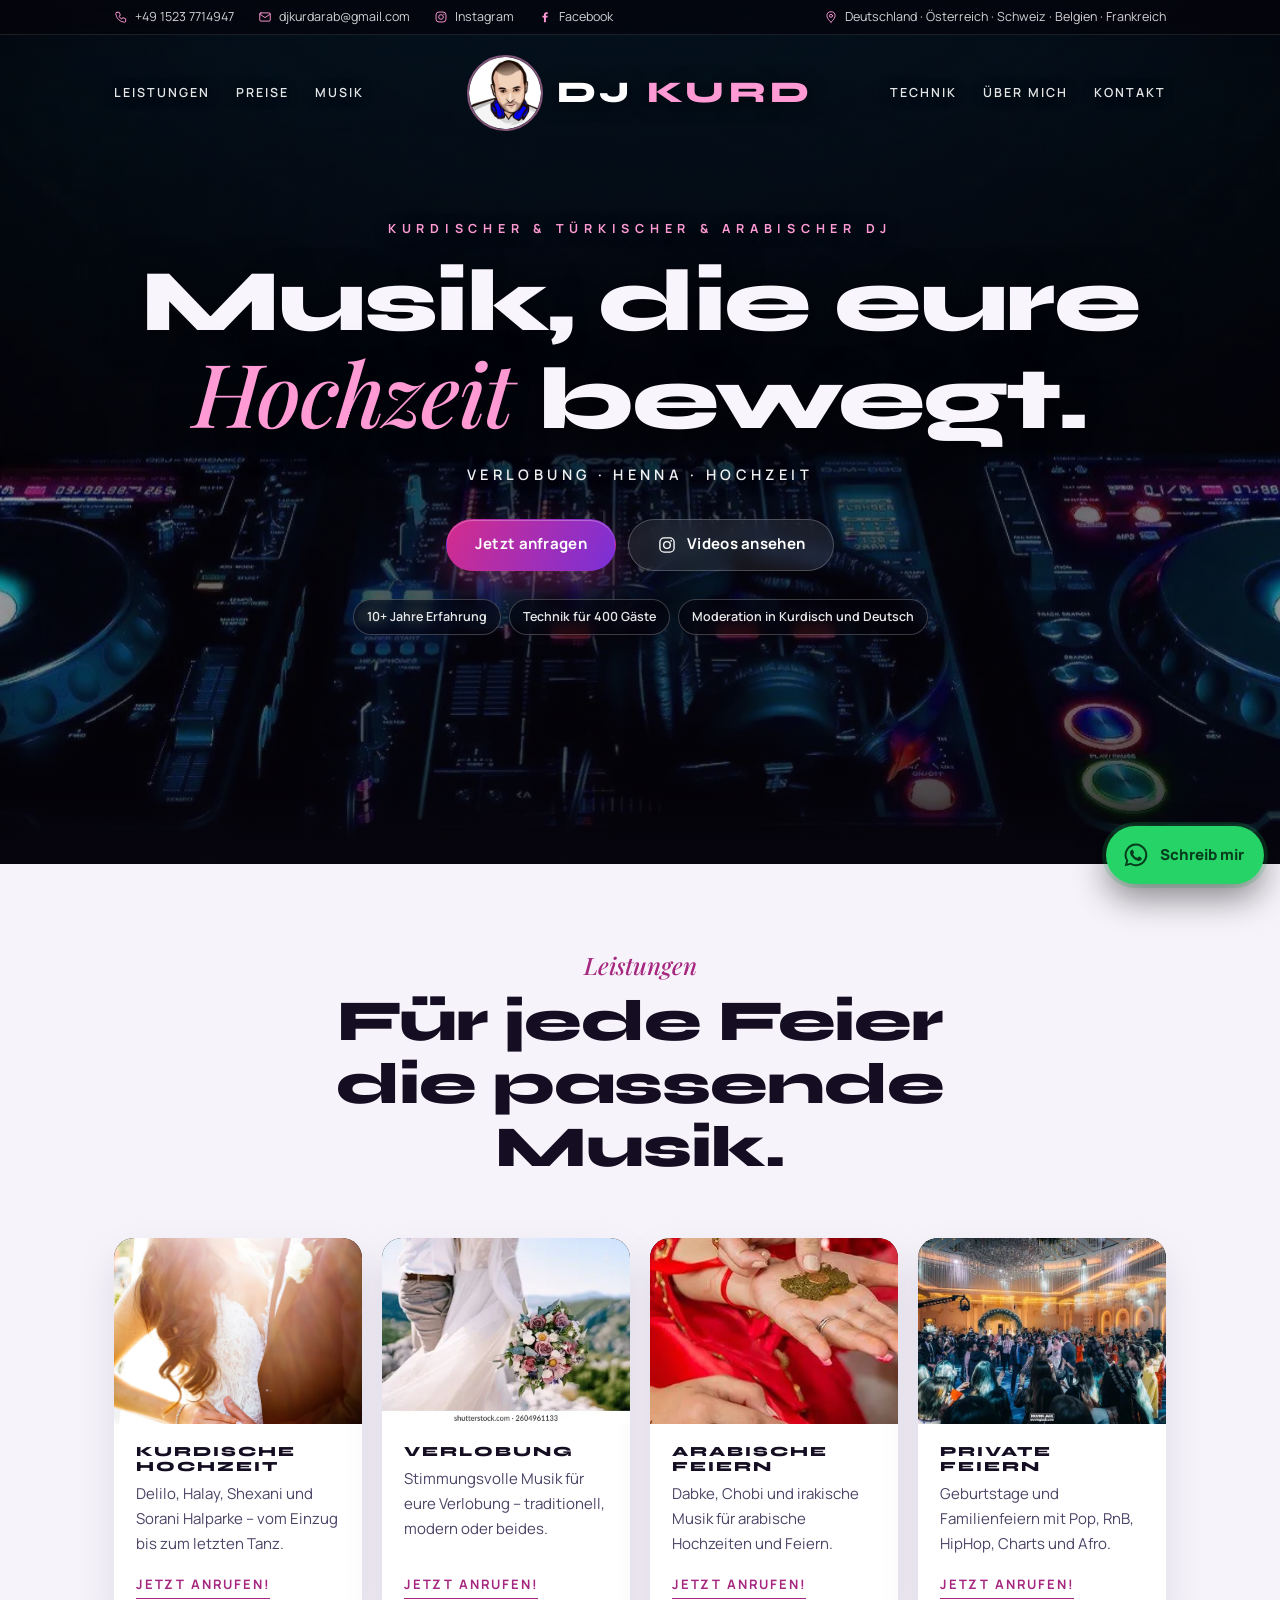
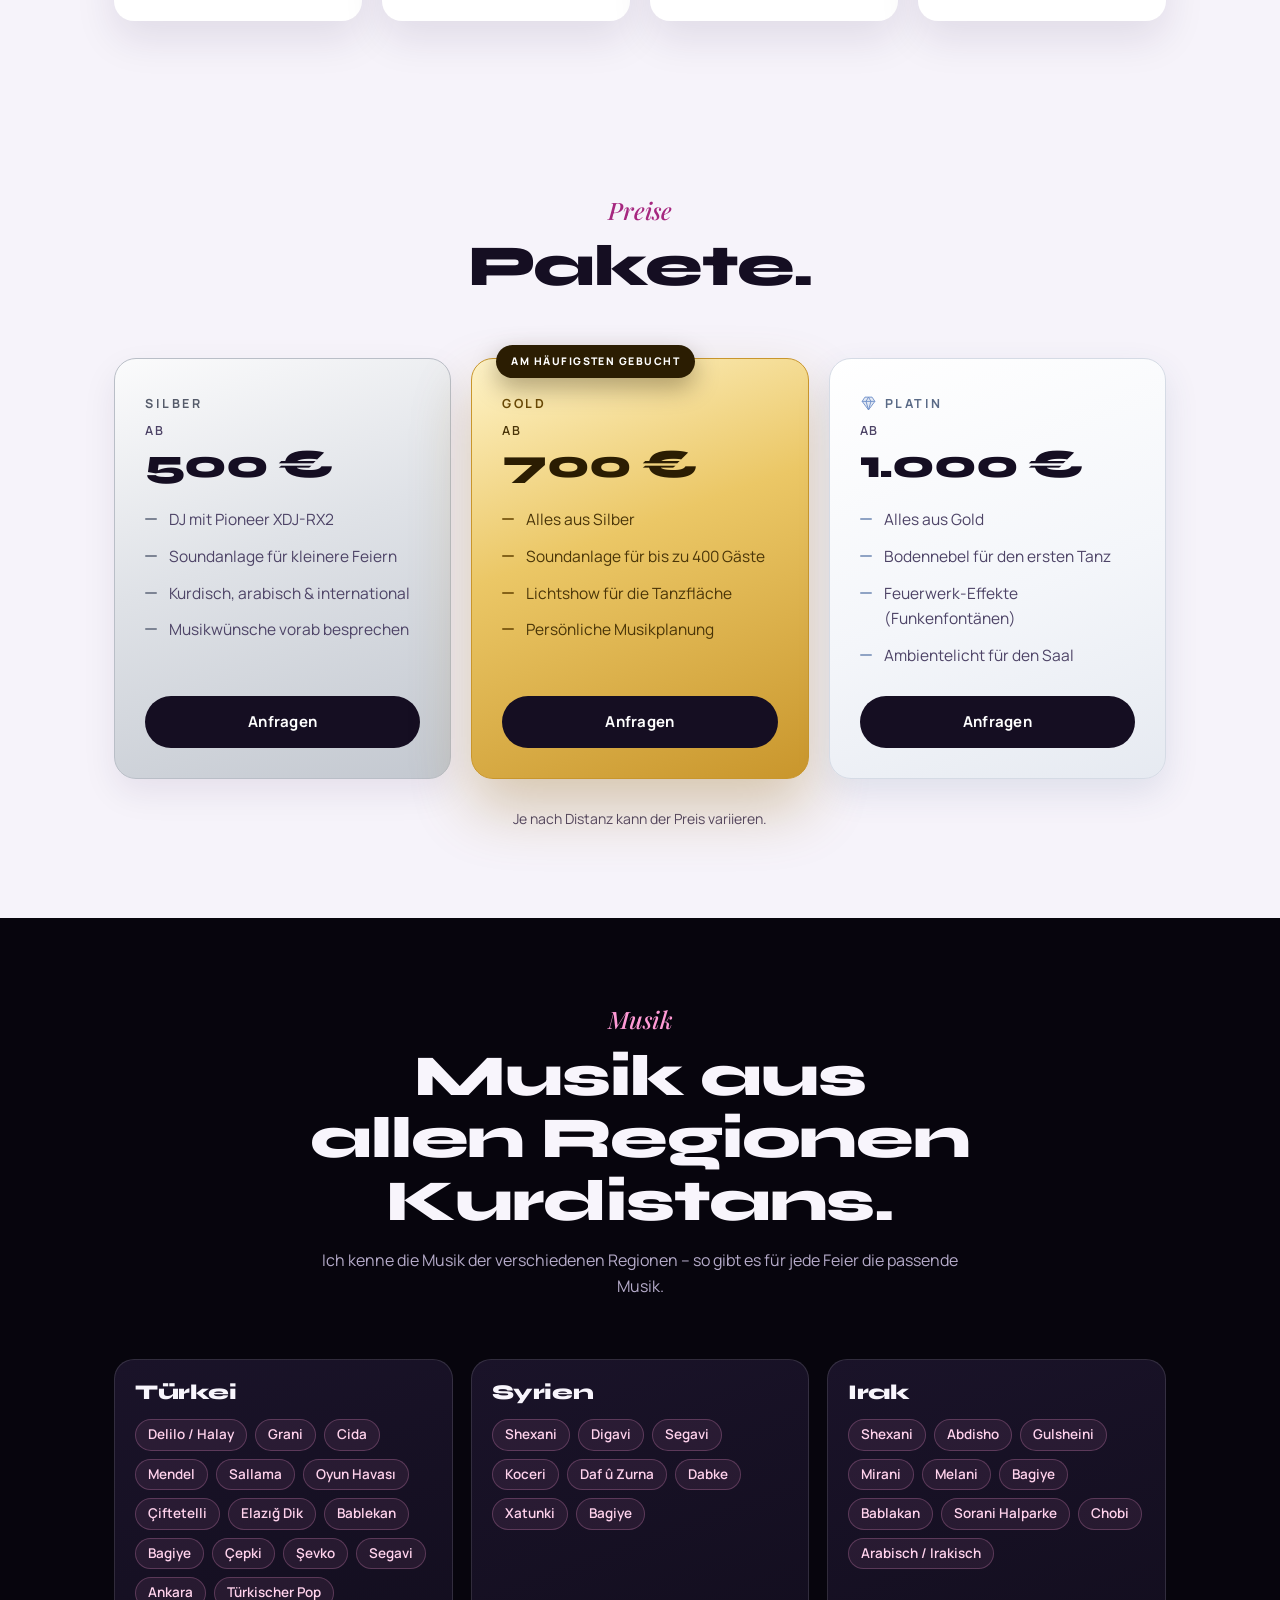
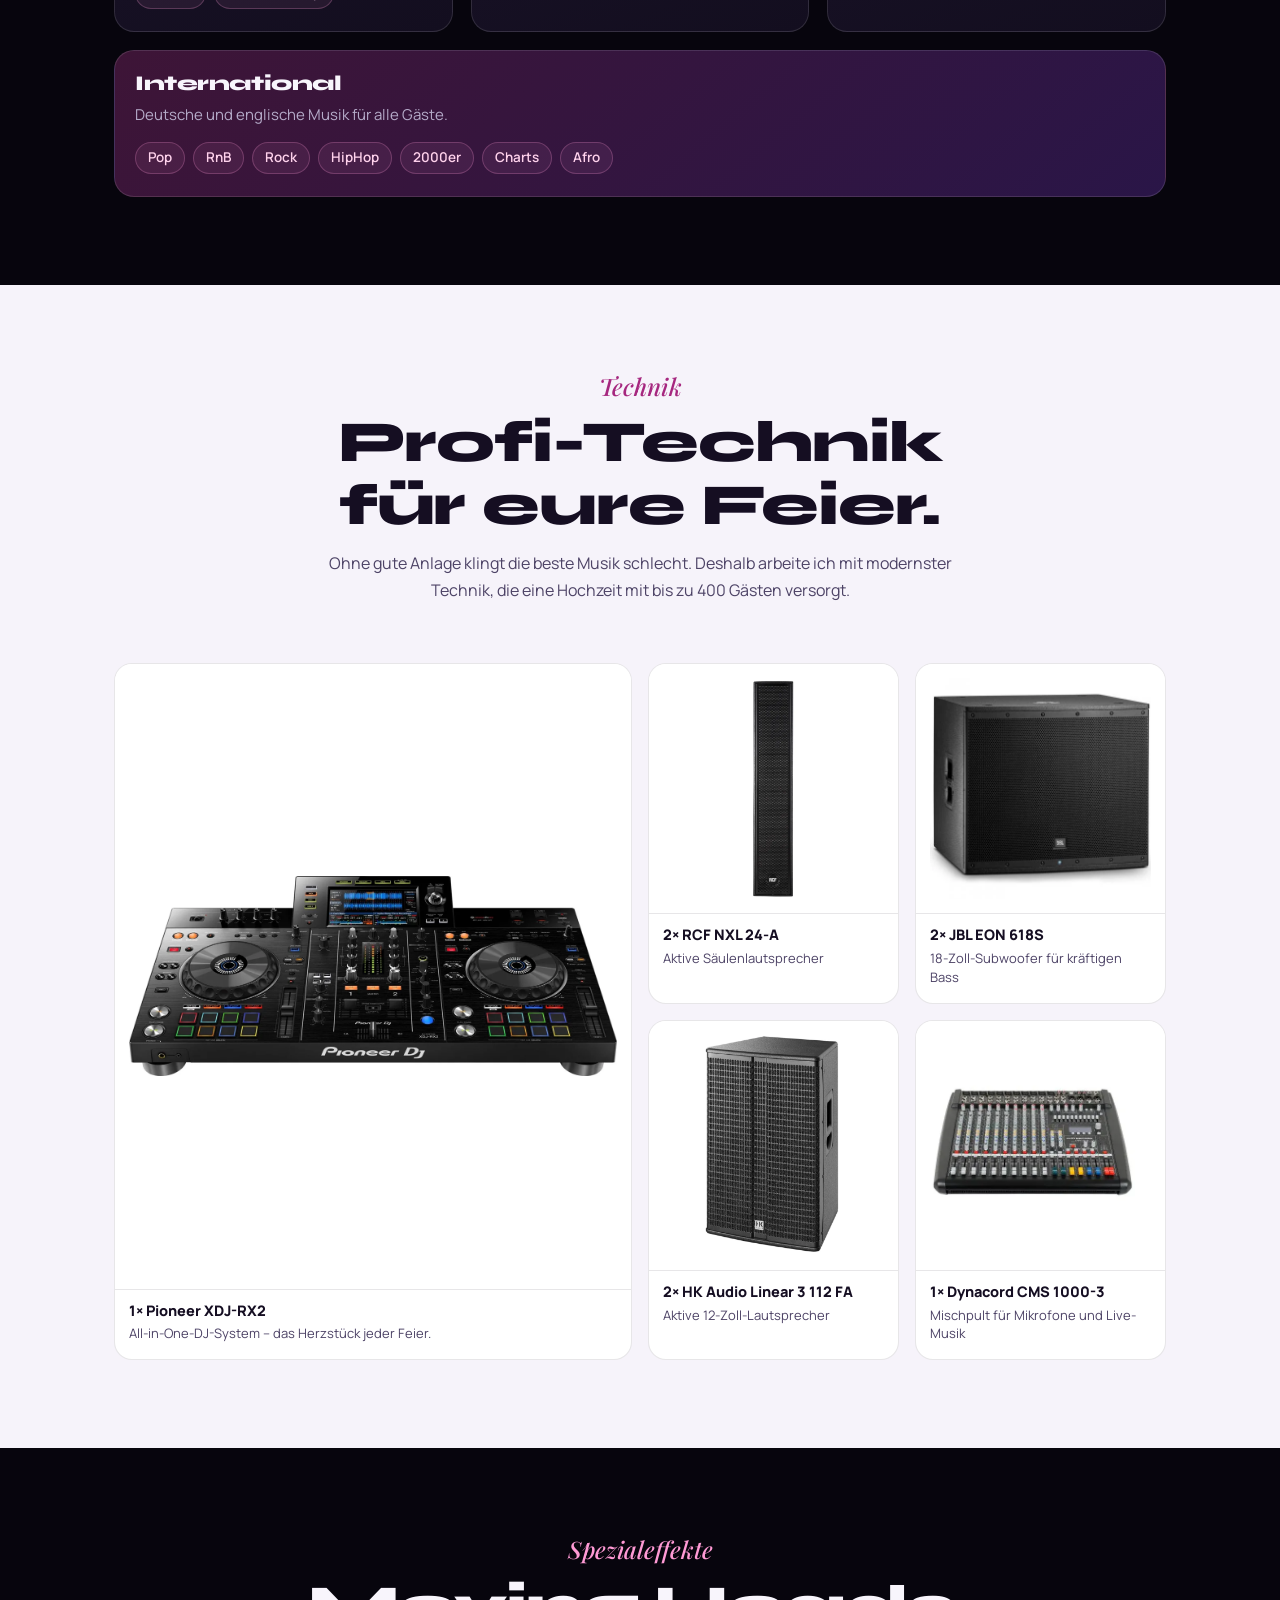
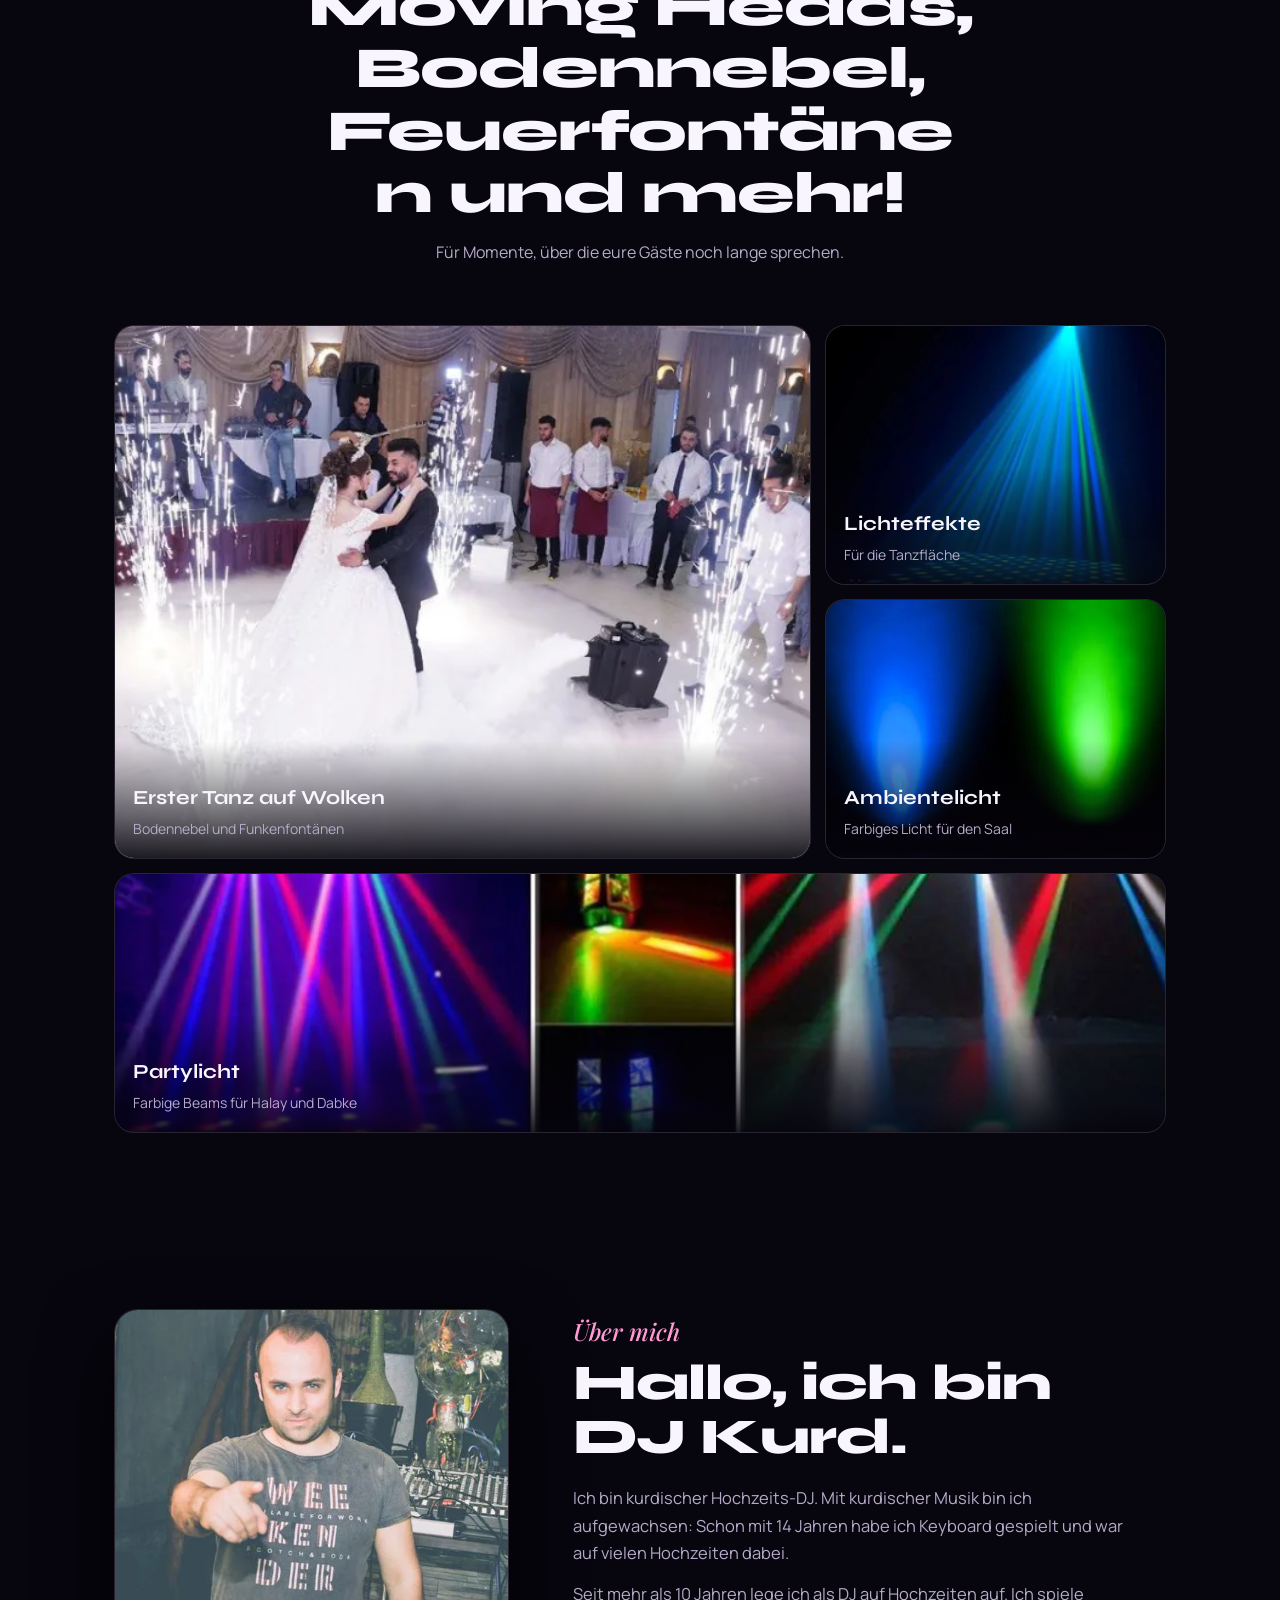
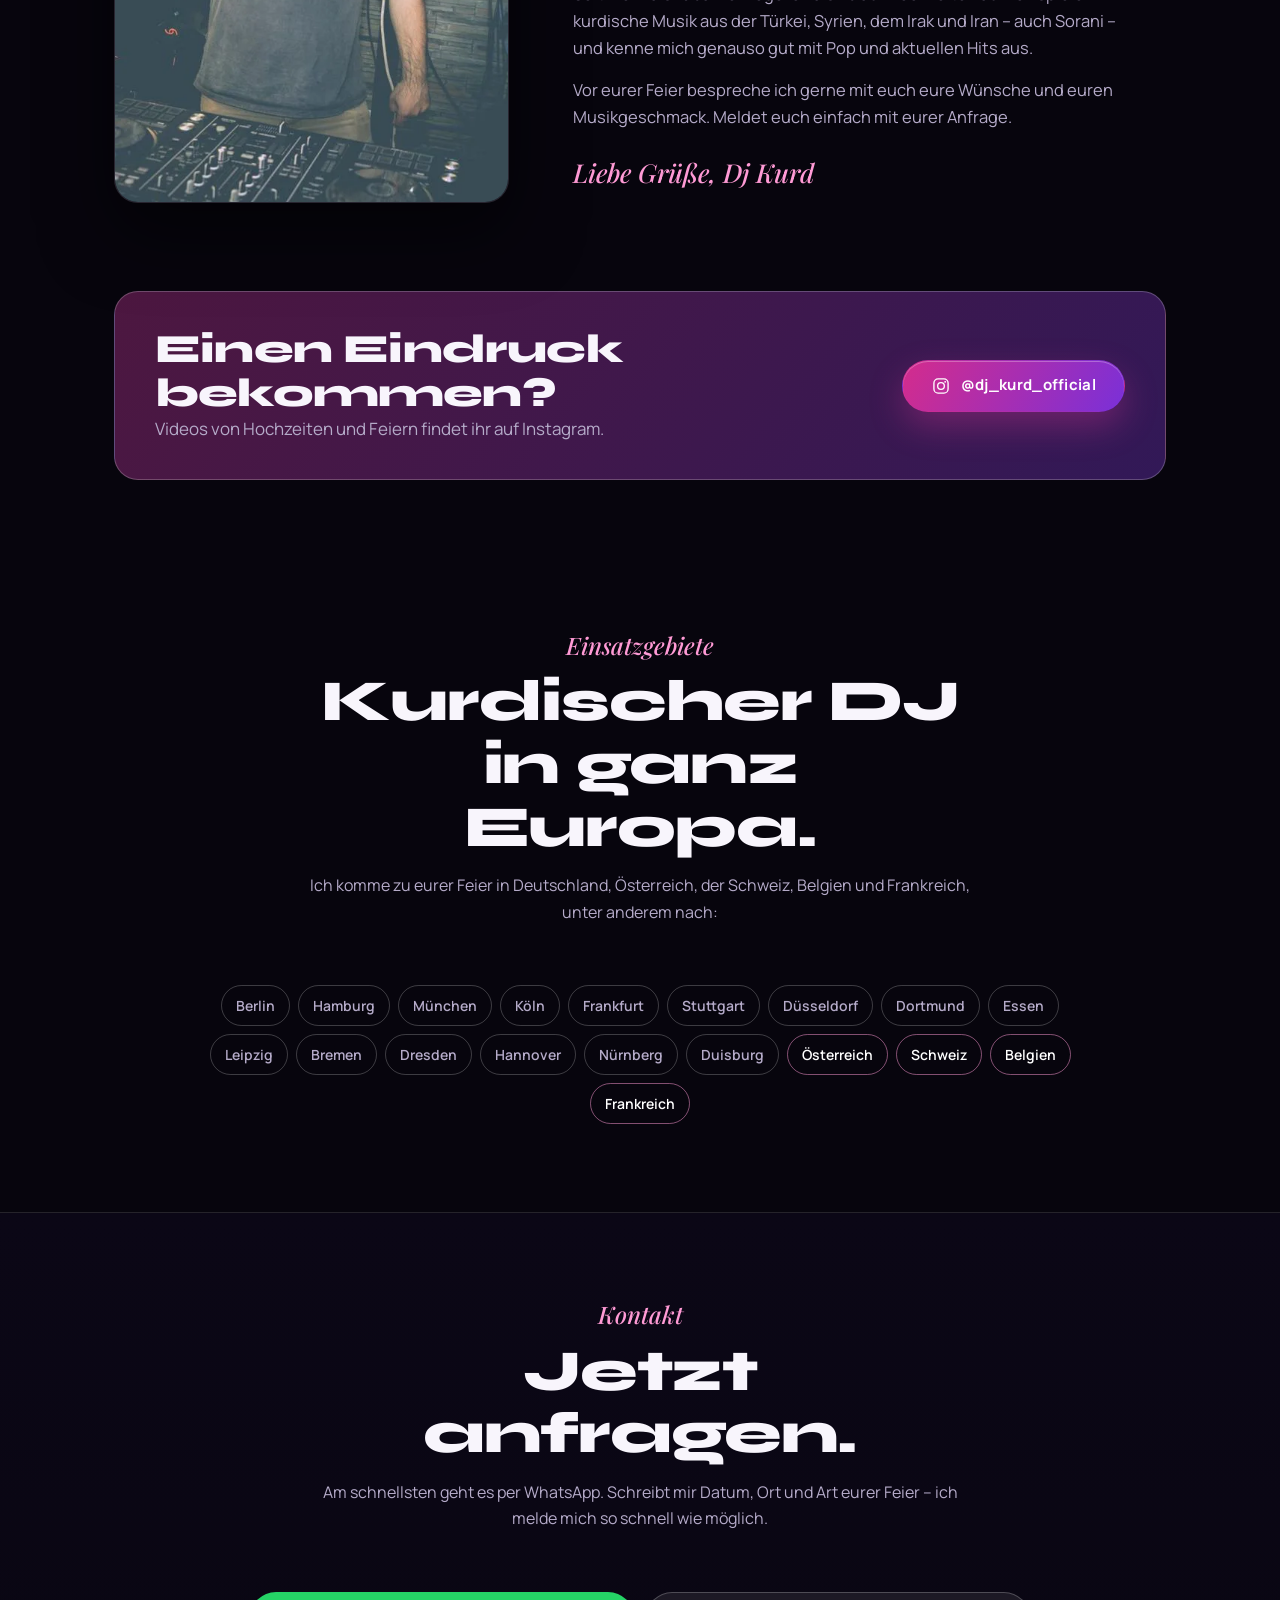
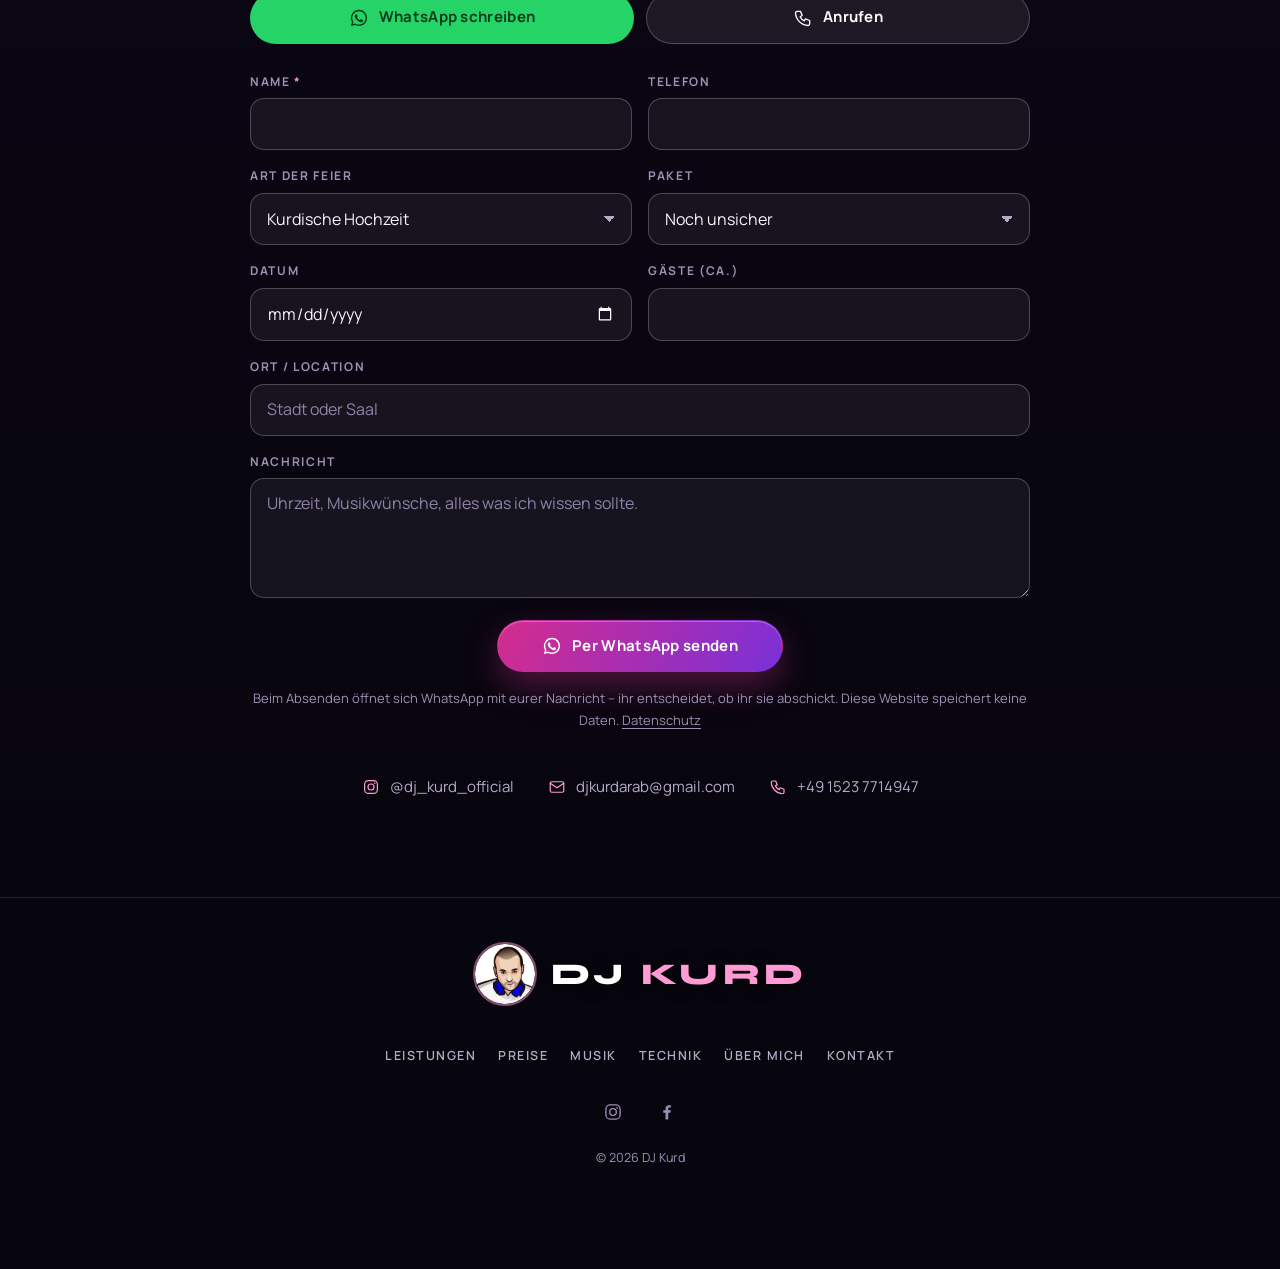
==== index.html @ 434867f6 "Apply client feedback: new images, texts, package tiers - Hero: new DJ photo, bigger logo/header, Tü" ====
<!DOCTYPE html>
<html lang="de" dir="ltr">
<head>
<meta charset="utf-8">
<meta name="viewport" content="width=device-width, initial-scale=1, viewport-fit=cover">
<!-- PREVIEW: vor dem Livegang entfernen -->
<meta name="robots" content="noindex, nofollow">
<title>Kurdischer, Türkischer &amp; Arabischer DJ – DJ Kurd | Verlobung, Henna &amp; Hochzeit</title>
<meta name="description" content="DJ Kurd – kurdischer, türkischer und arabischer Hochzeits-DJ. Über 10 Jahre Erfahrung, Moderation in Kurdisch und Deutsch, Moving Heads, Bodennebel und Feuerfontänen. Deutschland, Österreich, Schweiz, Belgien und Frankreich.">
<link rel="canonical" href="https://www.djkurd.de/">
<!-- Weitere Sprachen: einkommentieren, sobald /tr/ und /ar/ online sind.
<link rel="alternate" hreflang="de" href="https://www.djkurd.de/">
<link rel="alternate" hreflang="tr" href="https://www.djkurd.de/tr/">
<link rel="alternate" hreflang="ar" href="https://www.djkurd.de/ar/">
<link rel="alternate" hreflang="x-default" href="https://www.djkurd.de/">
-->
<meta property="og:title" content="DJ Kurd – Kurdischer, Türkischer &amp; Arabischer Hochzeits-DJ">
<meta property="og:description" content="Verlobung, Henna und Hochzeit in Deutschland, Österreich, der Schweiz, Belgien und Frankreich.">
<meta property="og:type" content="website">
<meta property="og:locale" content="de_DE">
<meta property="og:url" content="https://www.djkurd.de/">
<meta property="og:image" content="https://www.djkurd.de/assets/img/og-image.jpg">
<meta name="theme-color" content="#07050d">
<link rel="icon" href="favicon.ico" sizes="any">
<link rel="apple-touch-icon" href="apple-touch-icon.png">
<link rel="preload" href="assets/fonts/syne-latin.woff2" as="font" type="font/woff2" crossorigin>
<link rel="preload" href="assets/fonts/manrope-latin.woff2" as="font" type="font/woff2" crossorigin>
<link rel="stylesheet" href="assets/site.css">
<script type="application/ld+json">
{"@context":"https://schema.org","@type":"EntertainmentBusiness","name":"DJ Kurd","alternateName":"Kurdischer DJ","description":"Kurdischer, türkischer und arabischer Hochzeits-DJ","url":"https://www.djkurd.de/","image":"https://www.djkurd.de/assets/img/og-image.jpg","logo":"https://www.djkurd.de/assets/img/icon-512.png","telephone":"+4915237714947","email":"djkurdarab@gmail.com","address":{"@type":"PostalAddress","addressCountry":"DE"},"areaServed":[{"@type":"Country","name":"Deutschland"},{"@type":"Country","name":"Österreich"},{"@type":"Country","name":"Schweiz"},{"@type":"Country","name":"Belgien"},{"@type":"Country","name":"Frankreich"}],"knowsLanguage":["de","ku","ar","tr"],"sameAs":["https://www.instagram.com/dj_kurd_official","https://www.facebook.com/DJKURDIM"]}
</script>
</head>
<body>
<a class="skip" href="#main">Zum Inhalt springen</a>
<svg style="display:none" aria-hidden="true">
  <symbol id="i-ig" viewBox="0 0 24 24"><g fill="none" stroke="currentColor" stroke-width="1.6"><rect x="3.5" y="3.5" width="17" height="17" rx="5"/><circle cx="12" cy="12" r="4"/><circle cx="17" cy="7" r="1.1" fill="currentColor" stroke="none"/></g></symbol>
  <symbol id="i-fb" viewBox="0 0 24 24"><path fill="currentColor" d="M13.5 21v-8h2.7l.4-3h-3.1V8.2c0-.9.3-1.5 1.5-1.5h1.7V4c-.3 0-1.3-.1-2.4-.1-2.4 0-4.1 1.5-4.1 4.2V10H7.5v3h2.7v8z"/></symbol>
  <symbol id="i-phone" viewBox="0 0 24 24"><path fill="none" stroke="currentColor" stroke-width="1.6" stroke-linecap="round" stroke-linejoin="round" d="M5 4h4l2 5-2.5 1.5a11 11 0 0 0 5 5L15 13l5 2v4a2 2 0 0 1-2 2A16 16 0 0 1 3 6a2 2 0 0 1 2-2z"/></symbol>
  <symbol id="i-mail" viewBox="0 0 24 24"><g fill="none" stroke="currentColor" stroke-width="1.6" stroke-linecap="round" stroke-linejoin="round"><rect x="3" y="5" width="18" height="14" rx="2"/><path d="M3 7l9 6 9-6"/></g></symbol>
  <symbol id="i-pin" viewBox="0 0 24 24"><g fill="none" stroke="currentColor" stroke-width="1.6" stroke-linecap="round" stroke-linejoin="round"><path d="M12 21s7-6.3 7-11a7 7 0 1 0-14 0c0 4.7 7 11 7 11z"/><circle cx="12" cy="10" r="2.6"/></g></symbol>
  <symbol id="i-wa" viewBox="0 0 24 24"><path fill="currentColor" d="M12 2.2A9.7 9.7 0 0 0 3.6 16.8L2.3 21.7l5-1.3A9.7 9.7 0 1 0 12 2.2zm0 17.7c-1.5 0-2.9-.4-4.1-1.1l-.3-.2-3 .8.8-2.9-.2-.3A8 8 0 1 1 12 19.9z"/><path fill="currentColor" d="M16.4 14.1c-.2-.1-1.4-.7-1.7-.8-.2-.1-.4-.1-.5.1l-.8.9c-.1.2-.3.2-.5.1a6.6 6.6 0 0 1-3.3-2.9c-.2-.4.2-.4.7-1.3.1-.2 0-.3 0-.4l-.8-1.8c-.2-.5-.4-.4-.5-.4h-.5a.9.9 0 0 0-.7.3 2.8 2.8 0 0 0-.9 2.1c0 1.2.9 2.4 1 2.6.1.2 1.8 2.7 4.3 3.8 1.6.7 2.2.7 3 .6.5-.1 1.4-.6 1.6-1.1.2-.6.2-1 .1-1.1l-.5-.3z"/></symbol>
  <symbol id="i-ms" viewBox="0 0 24 24"><path fill="currentColor" d="M12 2.2C6.5 2.2 2.2 6.3 2.2 11.7c0 2.8 1.2 5.3 3.1 7v3.1l2.9-1.6c1.2.3 2.4.5 3.8.5 5.5 0 9.8-4.1 9.8-9.5S17.5 2.2 12 2.2zm1 12.8-2.5-2.7-4.9 2.7 5.4-5.7 2.6 2.7 4.8-2.7L13 15z"/></symbol>
  <symbol id="i-x" viewBox="0 0 24 24"><path fill="none" stroke="currentColor" stroke-width="2.2" stroke-linecap="round" d="M6 6l12 12M18 6L6 18"/></symbol>
</svg>

<div class="top">
  <div class="topbar">
    <div class="wrap">
      <a href="tel:+4915237714947"><svg><use href="#i-phone"/></svg>+49 1523 7714947</a>
      <a href="mailto:djkurdarab@gmail.com"><svg><use href="#i-mail"/></svg>djkurdarab@gmail.com</a>
      <a href="https://www.instagram.com/dj_kurd_official" rel="noopener" target="_blank"><svg><use href="#i-ig"/></svg>Instagram</a>
      <a href="https://www.facebook.com/DJKURDIM" rel="noopener" target="_blank"><svg><use href="#i-fb"/></svg>Facebook</a>
      <span class="end"><svg><use href="#i-pin"/></svg>Deutschland · Österreich · Schweiz · Belgien · Frankreich</span>
    </div>
  </div>
  <header class="nav">
    <div class="wrap">
      <a class="brand" href="#start" aria-label="DJ Kurd, Startseite"><img src="apple-touch-icon.png" alt="" width="64" height="64">DJ <b>KURD</b></a>
      <input type="checkbox" id="menu" class="menu-check" aria-label="Menü öffnen">
      <div class="nav-end">
        <a class="icon-btn" href="tel:+4915237714947" aria-label="Anrufen"><svg><use href="#i-phone"/></svg></a>
        <label for="menu" class="icon-btn menu-btn" aria-hidden="true"><span></span><span></span></label>
      </div>
      <div class="nav-menu">
        <nav class="nav-start" aria-label="Hauptmenü">
          <a href="#leistungen">Leistungen</a>
          <a href="#preise">Preise</a>
          <a href="#musik">Musik</a>
        </nav>
        <nav class="nav-end-links" aria-label="Weitere Seiten">
          <a href="#technik">Technik</a>
          <a href="#ueber-mich">Über mich</a>
          <a href="#kontakt">Kontakt</a>
        </nav>
        <a class="btn btn-wa" href="https://wa.me/4915237714947?text=Hallo%20DJ%20Kurd%2C%20ich%20interessiere%20mich%20f%C3%BCr%20eine%20Buchung." rel="noopener" target="_blank"><svg><use href="#i-wa"/></svg>WhatsApp schreiben</a>
        <!-- Sprachwahl: "hidden" entfernen, sobald weitere Sprachen online sind -->
        <div class="lang" hidden>
          <a href="/" hreflang="de" lang="de" aria-current="true">DE</a>
          <a href="/tr/" hreflang="tr" lang="tr">TR</a>
          <a href="/ar/" hreflang="ar" lang="ar">AR</a>
        </div>
      </div>
    </div>
  </header>
</div>

<main id="main">

<section class="hero" id="start" aria-labelledby="hero-h">
  <div class="hero-art" aria-hidden="true">
    <img class="stage" src="assets/img/hero-dj.webp" alt="" width="1259" height="736" fetchpriority="high">
  </div>
  <div class="wrap">
    <p class="eyebrow">Kurdischer &amp; Türkischer &amp; Arabischer DJ</p>
    <h1 id="hero-h">Musik, die eure <em>Hochzeit</em> bewegt.</h1>
    <p class="sub">Verlobung · Henna · Hochzeit</p>
    <div class="hero-actions">
      <a class="btn btn-pink" href="#kontakt">Jetzt anfragen</a>
      <a class="btn btn-ghost" href="https://www.instagram.com/dj_kurd_official" rel="noopener" target="_blank"><svg><use href="#i-ig"/></svg>Videos ansehen</a>
    </div>
    <ul class="trust">
      <li>10+ Jahre Erfahrung</li>
      <li>Technik für 400 Gäste</li>
      <li>Moderation in Kurdisch und Deutsch</li>
    </ul>
  </div>
</section>

<section class="sec paper services" id="leistungen" aria-labelledby="leistungen-h">
  <div class="wrap">
    <div class="head">
      <h2 id="leistungen-h"><span class="script">Leistungen</span>Für jede Feier die passende Musik.</h2>
    </div>
    <div class="svc-grid">
      <article class="svc">
        <div class="shot"><img src="assets/img/svc-hochzeit.webp" alt="Brautpaar Hand in Hand im Gegenlicht" width="1000" height="1500" loading="lazy"></div>
        <div class="body">
          <h3>Kurdische Hochzeit</h3>
          <p>Delilo, Halay, Shexani und Sorani Halparke – vom Einzug bis zum letzten Tanz.</p>
          <a class="link" href="tel:+4915237714947"><span>Jetzt anrufen!</span></a>
        </div>
      </article>
      <article class="svc">
        <div class="shot"><img src="assets/img/svc-verlobung.webp" alt="Brautpaar mit Blumenstrauß" width="390" height="280" loading="lazy"></div>
        <div class="body">
          <h3>Verlobung</h3>
          <p>Stimmungsvolle Musik für eure Verlobung – traditionell, modern oder beides.</p>
          <a class="link" href="tel:+4915237714947"><span>Jetzt anrufen!</span></a>
        </div>
      </article>
      <article class="svc">
        <div class="shot"><img src="assets/img/svc-henna.webp" alt="Henna-Zeremonie mit rotem Kleid" width="330" height="440" loading="lazy"></div>
        <div class="body">
          <h3>Arabische Feiern</h3>
          <p>Dabke, Chobi und irakische Musik für arabische Hochzeiten und Feiern.</p>
          <a class="link" href="tel:+4915237714947"><span>Jetzt anrufen!</span></a>
        </div>
      </article>
      <article class="svc">
        <div class="shot"><img src="assets/img/svc-feier.webp" alt="Gäste tanzen im festlichen Saal" width="640" height="480" loading="lazy"></div>
        <div class="body">
          <h3>Private Feiern</h3>
          <p>Geburtstage und Familienfeiern mit Pop, RnB, HipHop, Charts und Afro.</p>
          <a class="link" href="tel:+4915237714947"><span>Jetzt anrufen!</span></a>
        </div>
      </article>
    </div>
  </div>
</section>

<section class="sec paper pricing" id="preise" aria-labelledby="preise-h">
  <div class="wrap">
    <div class="head">
      <h2 id="preise-h"><span class="script">Preise</span>Pakete.</h2>
    </div>
    <div class="price-grid">
      <article class="pk silver">
        <h3>Silber</h3>
        <p class="amount"><small>ab</small>500 €</p>
        <ul>
          <li>DJ mit Pioneer XDJ-RX2</li>
          <li>Soundanlage für kleinere Feiern</li>
          <li>Kurdisch, arabisch &amp; international</li>
          <li>Musikwünsche vorab besprechen</li>
        </ul>
        <a class="btn btn-ink" href="#kontakt" data-paket="Silber">Anfragen</a>
      </article>
      <article class="pk gold featured">
        <span class="badge">Am häufigsten gebucht</span>
        <h3>Gold</h3>
        <p class="amount"><small>ab</small>700 €</p>
        <ul>
          <li>Alles aus Silber</li>
          <li>Soundanlage für bis zu 400 Gäste</li>
          <li>Lichtshow für die Tanzfläche</li>
          <li>Persönliche Musikplanung</li>
        </ul>
        <a class="btn btn-ink" href="#kontakt" data-paket="Gold">Anfragen</a>
      </article>
      <article class="pk platinum">
        <h3><svg class="gem" viewBox="0 0 24 24" aria-hidden="true"><path d="M7 3h10l4 6-9 12L3 9z" fill="currentColor" fill-opacity=".18"/><path d="M7 3h10l4 6-9 12L3 9zM3 9h18M12 21 8.5 9 12 3l3.5 6L12 21" fill="none" stroke="currentColor" stroke-width="1.3" stroke-linejoin="round"/></svg>Platin</h3>
        <p class="amount"><small>ab</small>1.000 €</p>
        <ul>
          <li>Alles aus Gold</li>
          <li>Bodennebel für den ersten Tanz</li>
          <li>Feuerwerk-Effekte (Funkenfontänen)</li>
          <li>Ambientelicht für den Saal</li>
        </ul>
        <a class="btn btn-ink" href="#kontakt" data-paket="Platin">Anfragen</a>
      </article>
    </div>
    <p class="note">Je nach Distanz kann der Preis variieren.</p>
  </div>
</section>

<section class="sec" id="musik" aria-labelledby="musik-h">
  <div class="wrap">
    <div class="head">
      <h2 id="musik-h"><span class="script">Musik</span>Musik aus allen Regionen Kurdistans.</h2>
      <p>Ich kenne die Musik der verschiedenen Regionen – so gibt es für jede Feier die passende Musik.</p>
    </div>
    <div class="region-grid">
      <article class="region">
        <h3>Türkei</h3>
        <ul class="chips">
          <li>Delilo / Halay</li><li>Grani</li><li>Cida</li><li>Mendel</li><li>Sallama</li><li>Oyun Havası</li><li>Çiftetelli</li><li>Elazığ Dik</li><li>Bablekan</li><li>Bagiye</li><li>Çepki</li><li>Şevko</li><li>Segavi</li><li>Ankara</li><li>Türkischer Pop</li>
        </ul>
      </article>
      <article class="region">
        <h3>Syrien</h3>
        <ul class="chips">
          <li>Shexani</li><li>Digavi</li><li>Segavi</li><li>Koceri</li><li>Daf û Zurna</li><li>Dabke</li><li>Xatunki</li><li>Bagiye</li>
        </ul>
      </article>
      <article class="region">
        <h3>Irak</h3>
        <ul class="chips">
          <li>Shexani</li><li>Abdisho</li><li>Gulsheini</li><li>Mirani</li><li>Melani</li><li>Bagiye</li><li>Bablakan</li><li>Sorani Halparke</li><li>Chobi</li><li>Arabisch / Irakisch</li>
        </ul>
      </article>
      <article class="region wide">
        <h3>International</h3>
        <p>Deutsche und englische Musik für alle Gäste.</p>
        <ul class="chips">
          <li>Pop</li><li>RnB</li><li>Rock</li><li>HipHop</li><li>2000er</li><li>Charts</li><li>Afro</li>
        </ul>
      </article>
    </div>
  </div>
</section>

<section class="sec paper" id="technik" aria-labelledby="technik-h">
  <div class="wrap">
    <div class="head">
      <h2 id="technik-h"><span class="script">Technik</span>Profi-Technik für eure Feier.</h2>
      <p>Ohne gute Anlage klingt die beste Musik schlecht. Deshalb arbeite ich mit modernster Technik, die eine Hochzeit mit bis zu 400 Gästen versorgt.</p>
    </div>
    <div class="gear-grid">
      <article class="gear lead">
        <div class="pic"><img src="assets/img/pioneer-xdj-rx2.webp" alt="Pioneer XDJ-RX2 DJ-System" width="1200" height="491" loading="lazy"></div>
        <div class="body"><h3>1× Pioneer XDJ-RX2</h3><p>All-in-One-DJ-System – das Herzstück jeder Feier.</p></div>
      </article>
      <article class="gear">
        <div class="pic"><img src="assets/img/lautsprecher.webp" alt="RCF NXL 24-A Säulenlautsprecher" width="182" height="811" loading="lazy"></div>
        <div class="body"><h3>2× RCF NXL 24-A</h3><p>Aktive Säulenlautsprecher</p></div>
      </article>
      <article class="gear">
        <div class="pic"><img src="assets/img/subwoofer.webp" alt="JBL EON 618S Subwoofer" width="450" height="450" loading="lazy"></div>
        <div class="body"><h3>2× JBL EON 618S</h3><p>18-Zoll-Subwoofer für kräftigen Bass</p></div>
      </article>
      <article class="gear">
        <div class="pic"><img src="assets/img/monitore.webp" alt="HK Audio Linear 3 112 FA Lautsprecher" width="549" height="760" loading="lazy"></div>
        <div class="body"><h3>2× HK Audio Linear 3 112 FA</h3><p>Aktive 12-Zoll-Lautsprecher</p></div>
      </article>
      <article class="gear">
        <div class="pic"><img src="assets/img/mixer.webp" alt="Dynacord CMS 1000-3 Mischpult" width="466" height="329" loading="lazy"></div>
        <div class="body"><h3>1× Dynacord CMS 1000-3</h3><p>Mischpult für Mikrofone und Live-Musik</p></div>
      </article>
    </div>
  </div>
</section>

<section class="sec" id="effekte" aria-labelledby="effekte-h">
  <div class="wrap">
    <div class="head">
      <h2 id="effekte-h"><span class="script">Spezialeffekte</span>Moving Heads, Bodennebel, Feuerfontänen und mehr!</h2>
      <p>Für Momente, über die eure Gäste noch lange sprechen.</p>
    </div>
    <div class="fx-grid">
      <figure class="fx hero-fx">
        <img src="assets/img/bodennebel.webp" alt="Brautpaar beim ersten Tanz mit Bodennebel und Funkenfontänen" width="583" height="439" loading="lazy">
        <figcaption><b>Erster Tanz auf Wolken</b><span>Bodennebel und Funkenfontänen</span></figcaption>
      </figure>
      <figure class="fx">
        <img src="assets/img/licht-1.webp" alt="Lichteffekt mit Lichtpunkten auf der Tanzfläche" width="402" height="400" loading="lazy">
        <figcaption><b>Lichteffekte</b><span>Für die Tanzfläche</span></figcaption>
      </figure>
      <figure class="fx">
        <img src="assets/img/licht-3.webp" alt="Blaues und grünes Ambientelicht" width="550" height="400" loading="lazy">
        <figcaption><b>Ambientelicht</b><span>Farbiges Licht für den Saal</span></figcaption>
      </figure>
      <figure class="fx wide">
        <img src="assets/img/licht-2.webp" alt="Bunte Lichtstrahlen einer Partylichtanlage" width="1009" height="400" loading="lazy">
        <figcaption><b>Partylicht</b><span>Farbige Beams für Halay und Dabke</span></figcaption>
      </figure>
    </div>
  </div>
</section>

<section class="sec about" id="ueber-mich" aria-labelledby="about-h">
  <div class="wrap about-wrap">
    <div class="portrait"><img src="assets/img/dj-kurd-portrait.webp" alt="DJ Kurd am DJ-Pult" width="526" height="789" loading="lazy"></div>
    <div>
      <h2 id="about-h"><span class="script">Über mich</span>Hallo, ich bin DJ Kurd.</h2>
      <p>Ich bin kurdischer Hochzeits-DJ. Mit kurdischer Musik bin ich aufgewachsen: Schon mit 14 Jahren habe ich Keyboard gespielt und war auf vielen Hochzeiten dabei.</p>
      <p>Seit mehr als 10 Jahren lege ich als DJ auf Hochzeiten auf. Ich spiele kurdische Musik aus der Türkei, Syrien, dem Irak und Iran – auch Sorani – und kenne mich genauso gut mit Pop und aktuellen Hits aus.</p>
      <p>Vor eurer Feier bespreche ich gerne mit euch eure Wünsche und euren Musikgeschmack. Meldet euch einfach mit eurer Anfrage.</p>
      <p class="sign">Liebe Grüße, Dj Kurd</p>
    </div>
  </div>
</section>

<section class="insta" aria-labelledby="insta-h">
  <div class="wrap">
    <div class="insta-card">
      <div>
        <h2 id="insta-h">Einen Eindruck bekommen?</h2>
        <p>Videos von Hochzeiten und Feiern findet ihr auf Instagram.</p>
      </div>
      <a class="btn btn-pink" href="https://www.instagram.com/dj_kurd_official" rel="noopener" target="_blank"><svg><use href="#i-ig"/></svg>@dj_kurd_official</a>
    </div>
  </div>
</section>

<section class="sec areas" id="einsatzgebiete" aria-labelledby="areas-h">
  <div class="wrap">
    <div class="head">
      <h2 id="areas-h"><span class="script">Einsatzgebiete</span>Kurdischer DJ in ganz Europa.</h2>
      <p>Ich komme zu eurer Feier in Deutschland, Österreich, der Schweiz, Belgien und Frankreich, unter anderem nach:</p>
    </div>
    <ul class="city-list">
      <li>Berlin</li><li>Hamburg</li><li>München</li><li>Köln</li><li>Frankfurt</li><li>Stuttgart</li><li>Düsseldorf</li><li>Dortmund</li><li>Essen</li><li>Leipzig</li><li>Bremen</li><li>Dresden</li><li>Hannover</li><li>Nürnberg</li><li>Duisburg</li><li class="country">Österreich</li><li class="country">Schweiz</li><li class="country">Belgien</li><li class="country">Frankreich</li>
    </ul>
  </div>
</section>

<section class="sec contact" id="kontakt" aria-labelledby="kontakt-h">
  <div class="wrap">
    <div class="head">
      <h2 id="kontakt-h"><span class="script">Kontakt</span>Jetzt anfragen.</h2>
      <p>Am schnellsten geht es per WhatsApp. Schreibt mir Datum, Ort und Art eurer Feier – ich melde mich so schnell wie möglich.</p>
    </div>
    <div class="quick">
      <a class="btn btn-wa" href="https://wa.me/4915237714947?text=Hallo%20DJ%20Kurd%2C%20ich%20interessiere%20mich%20f%C3%BCr%20eine%20Buchung." rel="noopener" target="_blank"><svg><use href="#i-wa"/></svg>WhatsApp schreiben</a>
      <a class="btn btn-ghost" href="tel:+4915237714947"><svg><use href="#i-phone"/></svg>Anrufen</a>
    </div>
    <form class="form" id="booking-form" novalidate>
      <div class="field"><label for="f-name">Name <i>*</i></label><input id="f-name" name="Name" autocomplete="name" required></div>
      <div class="field"><label for="f-phone">Telefon</label><input id="f-phone" name="Telefon" type="tel" autocomplete="tel" inputmode="tel"></div>
      <div class="field"><label for="f-type">Art der Feier</label>
        <select id="f-type" name="Art der Feier">
          <option>Kurdische Hochzeit</option><option>Arabische Hochzeit / Feier</option><option>Verlobung</option><option>Geburtstag / Private Feier</option><option>Sonstiges</option>
        </select>
      </div>
      <div class="field"><label for="f-pkg">Paket</label>
        <select id="f-pkg" name="Paket">
          <option>Noch unsicher</option><option>Silber</option><option>Gold</option><option>Platin</option>
        </select>
      </div>
      <div class="field"><label for="f-date">Datum</label><input id="f-date" name="Datum" type="date"></div>
      <div class="field"><label for="f-guests">Gäste (ca.)</label><input id="f-guests" name="Gäste" type="number" min="1" inputmode="numeric"></div>
      <div class="field full"><label for="f-loc">Ort / Location</label><input id="f-loc" name="Ort" placeholder="Stadt oder Saal"></div>
      <div class="field full"><label for="f-msg">Nachricht</label><textarea id="f-msg" name="Nachricht" placeholder="Uhrzeit, Musikwünsche, alles was ich wissen sollte."></textarea></div>
      <button class="btn btn-pink" type="submit"><svg><use href="#i-wa"/></svg>Per WhatsApp senden</button>
      <small>Beim Absenden öffnet sich WhatsApp mit eurer Nachricht – ihr entscheidet, ob ihr sie abschickt. Diese Website speichert keine Daten. <a href="datenschutz.html">Datenschutz</a></small>
      <p class="form-done" id="form-done" role="status" hidden>WhatsApp wurde geöffnet. Falls nicht, ruft mich an: <a href="tel:+4915237714947">+49 1523 7714947</a></p>
    </form>
    <div class="direct">
      <a href="https://www.instagram.com/dj_kurd_official" rel="noopener" target="_blank"><svg><use href="#i-ig"/></svg>@dj_kurd_official</a>
      <a href="mailto:djkurdarab@gmail.com"><svg><use href="#i-mail"/></svg>djkurdarab@gmail.com</a>
      <a href="tel:+4915237714947"><svg><use href="#i-phone"/></svg>+49 1523 7714947</a>
    </div>
  </div>
</section>

</main>

<footer class="site">
  <div class="wrap">
    <a class="brand" href="#start"><img src="apple-touch-icon.png" alt="" width="64" height="64">DJ <b>KURD</b></a>
    <nav aria-label="Footer">
      <a href="#leistungen">Leistungen</a>
      <a href="#preise">Preise</a>
      <a href="#musik">Musik</a>
      <a href="#technik">Technik</a>
      <a href="#ueber-mich">Über mich</a>
      <a href="#kontakt">Kontakt</a>
    </nav>
    <div class="social">
      <a href="https://www.instagram.com/dj_kurd_official" rel="noopener" target="_blank" aria-label="Instagram"><svg><use href="#i-ig"/></svg></a>
      <a href="https://www.facebook.com/DJKURDIM" rel="noopener" target="_blank" aria-label="Facebook"><svg><use href="#i-fb"/></svg></a>
    </div>
    <small>© 2026 DJ Kurd</small>
  </div>
</footer>

<details class="chat" id="chat">
  <summary aria-label="Chat öffnen"><svg class="open-ic"><use href="#i-wa"/></svg><svg class="x"><use href="#i-x"/></svg><span class="open-ic">Schreib mir</span></summary>
  <div class="chat-menu">
    <p><b>Hallo! 👋</b>Wie möchtet ihr mich erreichen?</p>
    <a class="wa" href="https://wa.me/4915237714947?text=Hallo%20DJ%20Kurd%2C%20ich%20interessiere%20mich%20f%C3%BCr%20eine%20Buchung." rel="noopener" target="_blank"><svg><use href="#i-wa"/></svg><span>WhatsApp<small>Meist schnellste Antwort</small></span></a>
    <a class="ms" href="https://m.me/DJKURDIM" rel="noopener" target="_blank"><svg><use href="#i-ms"/></svg><span>Messenger<small>Über Facebook</small></span></a>
  </div>
</details>

<script>
(function () {
  var WA = '4915237714947';
  var form = document.getElementById('booking-form');
  var menu = document.getElementById('menu');
  var chat = document.getElementById('chat');

  // Close the mobile menu after choosing a link.
  document.querySelectorAll('.nav-menu a').forEach(function (a) {
    a.addEventListener('click', function () { menu.checked = false; });
  });

  // "Anfragen" buttons preselect the event type or package in the form.
  document.querySelectorAll('[data-typ],[data-paket]').forEach(function (a) {
    a.addEventListener('click', function () {
      if (a.dataset.typ) form.elements['Art der Feier'].value = a.dataset.typ;
      if (a.dataset.paket) form.elements['Paket'].value = a.dataset.paket;
    });
  });

  // Close the chat popup when tapping elsewhere or pressing Escape.
  document.addEventListener('click', function (e) { if (chat.open && !chat.contains(e.target)) chat.open = false; });
  document.addEventListener('keydown', function (e) { if (e.key === 'Escape') chat.open = false; });

  // The form has no server: it opens WhatsApp with the request pre-filled.
  form.addEventListener('submit', function (e) {
    e.preventDefault();
    if (!form.checkValidity()) { form.reportValidity(); return; }
    var lines = ['Hallo DJ Kurd, ich habe eine Anfrage:', ''];
    Array.prototype.forEach.call(form.elements, function (el) {
      if (!el.name || !el.value.trim()) return;
      var v = el.value.trim();
      if (el.type === 'date') v = v.split('-').reverse().join('.');
      lines.push(el.name === 'Nachricht' ? '\n' + v : el.name + ': ' + v);
    });
    var url = 'https://wa.me/' + WA + '?text=' + encodeURIComponent(lines.join('\n'));
    var w = window.open(url, '_blank');
    if (w) w.opener = null; else location.href = url;
    document.getElementById('form-done').hidden = false;
  });
})();
</script>
</body>
</html>
---- assets/site.css ----
/* DJ Kurd — shared styles. Mobile-first: base = phones, min-width queries enhance.
   Logical properties (inline/block) are used so an RTL copy (dir="rtl") works unchanged. */
@import url("fonts.css");

:root{
  --bg:#07050d;--surface:#130e1f;--surface-2:#1a1329;--steel:#9a8fb4;
  --text:#f8f5fc;--muted:#b5abc9;--dim:#9d92b6;
  --line:rgba(255,255,255,.12);--line-2:rgba(255,255,255,.22);
  --violet:#7b3fe4;--pink:#e5399b;--pink-2:#ff9ad5;--pink-ink:#a6277f;
  --paper:#f6f3fa;--ink:#150e22;--ink-2:#4d4366;--paper-line:rgba(21,14,34,.1);
  --wa:#25d366;--wa-ink:#063d1c;--ms:#0a7cff;
  --display:"Syne",sans-serif;--body:"Manrope",system-ui,sans-serif;--script:"Playfair Display",Georgia,serif;
  --grad:linear-gradient(120deg,#d42c8c,#7a30d8);
  --grad-badge:linear-gradient(120deg,#c02780,#6d2fc4);
  --pad:max(16px,env(safe-area-inset-left));--wrap:1180px;--head-h:78px;
  color-scheme:dark;
}
@media (prefers-color-scheme:dark){:root:not([data-theme="light"]){--bg:#07050d;--text:#f8f5fc;color-scheme:dark}}
:root[data-theme="dark"],:root[data-theme="light"]{--bg:#07050d;--text:#f8f5fc;color-scheme:dark}

*{box-sizing:border-box}
html{-webkit-text-size-adjust:100%;scroll-behavior:smooth;scroll-padding-top:calc(var(--head-h) + 12px)}
body{margin:0;background:var(--bg);color:var(--text);font-family:var(--body);font-size:16px;line-height:1.65;-webkit-font-smoothing:antialiased;overflow-x:hidden}
img,svg{display:block;max-width:100%}
img{height:auto}
a{color:inherit;text-decoration:none}
p{margin:0}
ul{margin:0;padding:0;list-style:none}
h1,h2,h3{font-family:var(--display);font-weight:800;letter-spacing:-.02em;margin:0;line-height:1.08;overflow-wrap:break-word;hyphens:auto}
:focus-visible{outline:2px solid var(--pink-2);outline-offset:3px;border-radius:6px}
.skip{position:absolute;inset-inline-start:-999px;top:12px;background:var(--pink);color:#fff;padding:10px 16px;border-radius:999px;font-weight:700;z-index:200}
.skip:focus{inset-inline-start:12px}
.wrap{max-width:var(--wrap);margin:0 auto;padding-inline:var(--pad)}
.sec{padding:64px 0}
.todo{background:#ffe27a;color:#3b2a00;padding:0 .3em;border-radius:4px;font-weight:700}

/* Buttons */
.btn{display:inline-flex;align-items:center;justify-content:center;gap:10px;min-height:52px;padding:14px 28px;border-radius:999px;font-weight:700;font-size:15px;letter-spacing:.02em;line-height:1.1;border:1px solid transparent;cursor:pointer;font-family:inherit;text-align:center}
.btn svg{width:20px;height:20px;flex:none}
.btn-pink{background:var(--grad);color:#fff;box-shadow:0 14px 34px rgba(229,57,155,.32),inset 0 1px 0 rgba(255,255,255,.28)}
.btn-pink:hover{filter:brightness(1.1)}
.btn-ghost{background:rgba(255,255,255,.08);border-color:var(--line-2);color:#fff;backdrop-filter:blur(8px);-webkit-backdrop-filter:blur(8px)}
.btn-ghost:hover{background:rgba(255,255,255,.15);border-color:rgba(255,255,255,.4)}
.btn-ink{background:var(--ink);color:#fff}
.btn-ink:hover{background:#231738}
.btn-wa{background:var(--wa);color:var(--wa-ink)}
.btn-wa:hover{filter:brightness(1.06)}
.btn-block{width:100%}
.link{display:inline-flex;align-items:center;gap:8px;min-height:44px;font-weight:700;font-size:13px;letter-spacing:.14em;text-transform:uppercase;color:var(--pink-2)}
.link span{border-bottom:1px solid currentColor;padding-bottom:3px}
.link:hover{color:#fff}

/* Section headings */
.script{display:block;font-family:var(--script);font-style:italic;font-weight:500;font-size:21px;line-height:1.1;letter-spacing:0;color:var(--pink-2);margin-bottom:12px}
.head{text-align:center;max-width:680px;margin:0 auto 36px}
.head h2{font-size:clamp(30px,8vw,58px)}
.head p{color:var(--muted);font-size:16px;margin-top:14px}
.paper{background:var(--paper);color:var(--ink)}
.paper h2,.paper h3{color:var(--ink)}
.paper .head p{color:var(--ink-2)}
.paper .script{color:var(--pink-ink)}
.paper .link{color:var(--pink-ink)}
.paper .link:hover{color:var(--ink)}

/* Header — mobile: fixed compact bar; desktop: over the hero */
.top{position:fixed;inset-block-start:0;inset-inline:0;z-index:50}
.topbar{display:none}
.nav{background:rgba(7,5,13,.82);backdrop-filter:blur(12px);-webkit-backdrop-filter:blur(12px);border-bottom:1px solid var(--line);padding-top:env(safe-area-inset-top)}
.nav .wrap{position:relative;display:flex;align-items:center;justify-content:space-between;gap:16px;height:var(--head-h)}
.brand{display:inline-flex;align-items:center;gap:12px;font-family:var(--display);font-weight:800;font-size:22px;letter-spacing:.14em;color:#fff;white-space:nowrap}
.brand img{width:52px;height:52px;border-radius:50%;border:2px solid rgba(255,154,213,.5)}
.brand b{color:var(--pink-2);font-weight:800}
.nav-end{display:flex;align-items:center;gap:8px}
.icon-btn{display:inline-flex;align-items:center;justify-content:center;width:44px;height:44px;border-radius:999px;border:1px solid var(--line-2);background:rgba(255,255,255,.06);color:#fff}
.icon-btn svg{width:20px;height:20px}
.menu-check{position:absolute;opacity:0;width:1px;height:1px;pointer-events:none}
.menu-btn{display:flex;flex-direction:column;justify-content:center;align-items:center;gap:5px;cursor:pointer}
.menu-btn span{display:block;width:18px;height:2px;background:#fff;border-radius:2px;transition:transform .2s,opacity .2s}
.menu-check:checked ~ .nav-end .menu-btn span:first-child{transform:translateY(3.5px) rotate(45deg)}
.menu-check:checked ~ .nav-end .menu-btn span:last-child{transform:translateY(-3.5px) rotate(-45deg)}
.menu-check:focus-visible ~ .nav-end .menu-btn{outline:2px solid var(--pink-2);outline-offset:3px}
.nav-menu{display:none;position:absolute;inset-inline:0;top:var(--head-h);max-height:calc(100svh - var(--head-h));overflow-y:auto;padding:6px var(--pad) 24px;background:#0a0713;border-bottom:1px solid var(--line);box-shadow:0 26px 44px rgba(0,0,0,.6)}
.menu-check:checked ~ .nav-menu{display:block}
.nav-menu nav{display:flex;flex-direction:column;font-size:15px;font-weight:600;letter-spacing:.12em;text-transform:uppercase}
.nav-menu nav a{padding:14px 0;border-bottom:1px solid var(--line)}
.nav-menu nav a:hover{color:var(--pink-2)}
.nav-menu .btn{margin-top:18px;width:100%}
.lang{display:flex;gap:8px;margin-top:16px}
.lang[hidden]{display:none}
.lang a{min-width:44px;min-height:36px;display:inline-flex;align-items:center;justify-content:center;border:1px solid var(--line-2);border-radius:999px;font-size:12px;font-weight:700;letter-spacing:.1em}
.lang a[aria-current="true"]{background:#fff;color:var(--ink)}

/* Hero */
.hero{position:relative;overflow:hidden;min-height:100svh;display:flex;align-items:center;justify-content:center;text-align:center;padding:calc(var(--head-h) + 48px) 0 180px}
.hero-art{position:absolute;inset:0;z-index:0}
.hero-art .stage{position:absolute;inset:0;width:100%;height:100%;object-fit:cover;object-position:50% 100%}
.hero::before{content:"";position:absolute;inset:0;z-index:1;background:radial-gradient(ellipse 80% 55% at 50% 44%,rgba(5,3,11,.84),rgba(5,3,11,.4) 60%,rgba(5,3,11,0) 82%)}
.hero::after{content:"";position:absolute;inset:0;z-index:1;background:linear-gradient(180deg,rgba(5,3,11,.7) 0%,rgba(5,3,11,.25) 26%,rgba(5,3,11,.15) 56%,rgba(5,3,11,.72) 92%,#07050d 100%)}
.hero .wrap{position:relative;z-index:2}
.eyebrow{font-size:11.5px;font-weight:700;letter-spacing:.32em;text-transform:uppercase;color:var(--pink-2);text-shadow:0 2px 14px rgba(0,0,0,.6)}
.hero h1{font-size:clamp(38px,11vw,88px);line-height:1.02;margin:18px auto 18px;max-width:14ch;text-shadow:0 6px 40px rgba(0,0,0,.75);hyphens:manual}
.hero h1 em{font-family:var(--script);font-style:italic;font-weight:500;color:var(--pink-2)}
.hero .sub{color:rgba(255,255,255,.94);font-size:13px;font-weight:600;letter-spacing:.22em;text-transform:uppercase;text-shadow:0 2px 16px rgba(0,0,0,.7)}
.hero-actions{display:flex;flex-direction:column;gap:12px;margin:32px auto 0;max-width:340px}
.trust{display:flex;flex-wrap:wrap;justify-content:center;gap:8px;margin-top:28px}
.trust li{padding:7px 13px;border-radius:999px;background:rgba(5,3,11,.55);border:1px solid var(--line-2);font-size:12.5px;font-weight:600;color:rgba(255,255,255,.9);backdrop-filter:blur(6px);-webkit-backdrop-filter:blur(6px)}

/* Leistungen */
.services{padding-bottom:32px}
.svc-grid{display:grid;grid-template-columns:minmax(0,1fr);gap:16px}
.svc{background:#fff;border-radius:20px;overflow:hidden;box-shadow:0 18px 40px rgba(38,16,64,.10);display:flex;flex-direction:column}
.svc .shot{position:relative;aspect-ratio:2/1;background:#0a0713}
.svc .shot img{position:absolute;inset:0;width:100%;height:100%;object-fit:cover}
.svc .body{padding:20px 22px 12px;display:flex;flex-direction:column;gap:8px;flex:1}
.svc h3{font-size:14px;letter-spacing:.14em;text-transform:uppercase}
.svc p{font-size:15px;color:var(--ink-2);flex:1}
.svc .link{align-self:flex-start}

/* Preise */
.pricing{padding-top:32px}
.price-grid{display:grid;grid-template-columns:minmax(0,1fr);gap:28px;max-width:480px;margin:0 auto}
.pk{position:relative;padding:34px 24px 26px;border-radius:22px;background:#fff;border:1px solid var(--paper-line);display:flex;flex-direction:column;box-shadow:0 14px 34px rgba(38,16,64,.08)}
.pk h3{font-size:12.5px;letter-spacing:.2em;text-transform:uppercase;color:var(--ink-2);font-family:var(--body);font-weight:700}
.pk .amount{font-family:var(--display);font-weight:800;font-size:40px;letter-spacing:-.03em;line-height:1.05;margin:14px 0 22px;color:var(--ink)}
.pk .amount small{display:block;font-family:var(--body);font-size:12.5px;font-weight:600;letter-spacing:.14em;text-transform:uppercase;color:var(--ink-2);margin-bottom:6px}
.pk ul{display:grid;gap:11px;margin-bottom:28px;flex:1;align-content:start;font-size:15.5px;color:var(--ink-2)}
.pk li{padding-inline-start:24px;position:relative}
.pk li::before{content:"";position:absolute;inset-inline-start:0;top:11px;width:12px;height:2px;border-radius:2px;background:var(--pink-ink);opacity:.55}
.pk .btn{width:100%}
.pk.featured{background:linear-gradient(165deg,#241239,#100a1d);border-color:transparent;box-shadow:0 30px 60px rgba(38,16,64,.3)}
.pk.featured h3{color:var(--pink-2)}
.pk.featured .amount{color:#fff}
.pk.featured .amount small{color:rgba(255,255,255,.72)}
.pk.featured ul{color:rgba(255,255,255,.88)}
.pk.featured li::before{background:var(--pink-2);opacity:1}
.pk.silver{background:linear-gradient(160deg,#fbfbfc 0%,#dfe2e7 45%,#c3c8d0 100%);border-color:#b9bec7}
.pk.silver h3{color:#565c6b}
.pk.silver li::before{background:#7d8494;opacity:1}
.pk.gold{background:linear-gradient(160deg,#fff4c9 0%,#ebc766 42%,#c9962c 100%);border-color:#c9962c;box-shadow:0 30px 60px rgba(150,105,20,.32)}
.pk.gold h3{color:#6b4a06}
.pk.gold .amount{color:#2b1d02}
.pk.gold .amount small,.pk.gold ul{color:#4a3508}
.pk.gold li::before{background:#6b4a06;opacity:.8}
.pk.gold .badge{background:#2b1d02;box-shadow:0 10px 24px rgba(43,29,2,.35)}
.pk.platinum{background:linear-gradient(160deg,#ffffff 0%,#f4f6fa 55%,#e6eaf1 100%);border-color:#d5dbe5;box-shadow:0 14px 34px rgba(60,80,120,.12)}
.pk.platinum h3{color:#5a6a86;display:flex;align-items:center;gap:8px}
.pk.platinum li::before{background:#8fa3c4;opacity:1}
.gem{width:17px;height:17px;margin-block:-4px;color:#6f8fc9;flex:none}
.badge{position:absolute;top:-14px;inset-inline-start:24px;padding:8px 15px;border-radius:999px;background:var(--grad-badge);color:#fff;font-size:10.5px;font-weight:800;letter-spacing:.14em;text-transform:uppercase;box-shadow:0 10px 24px rgba(229,57,155,.4)}
.note{text-align:center;color:var(--ink-2);font-size:14px;margin:28px auto 0;max-width:560px}
.note a{text-decoration:underline;text-underline-offset:3px}

/* Musik */
.region-grid{display:grid;grid-template-columns:minmax(0,1fr);gap:14px}
.region{padding:22px 20px;border-radius:20px;background:linear-gradient(160deg,var(--surface-2),var(--surface));border:1px solid var(--line)}
.region h3{font-size:21px;display:flex;align-items:baseline;justify-content:space-between;gap:12px}
.region h3 small{font-family:var(--body);font-size:11.5px;font-weight:700;letter-spacing:.16em;text-transform:uppercase;color:var(--dim);white-space:nowrap}
.region p{color:var(--muted);font-size:15px;margin-top:8px}
.chips{display:flex;flex-wrap:wrap;gap:8px;margin-top:14px}
.chips li{padding:6px 12px;border-radius:999px;background:rgba(255,154,213,.08);border:1px solid rgba(255,154,213,.24);color:#ffd2ec;font-size:13.5px;font-weight:600;line-height:1.3}
.region.wide{background:linear-gradient(140deg,rgba(212,44,140,.22),rgba(122,48,216,.22)),var(--surface)}

/* Technik */
.stats{display:grid;grid-template-columns:repeat(2,minmax(0,1fr));gap:12px;margin:0 auto 28px;max-width:560px}
.stat{padding:18px 16px;border-radius:18px;background:#fff;border:1px solid var(--paper-line);text-align:center}
.stat b{display:block;font-family:var(--display);font-size:30px;line-height:1.1;color:var(--pink-ink)}
.stat span{font-size:13px;font-weight:600;color:var(--ink-2)}
.gear-grid{display:grid;grid-template-columns:repeat(2,minmax(0,1fr));gap:12px}
.gear{background:#fff;border-radius:18px;border:1px solid var(--paper-line);overflow:hidden;display:flex;flex-direction:column}
.gear .pic{position:relative;aspect-ratio:1;background:#fff}
.gear .pic img{position:absolute;inset:14px;width:calc(100% - 28px);height:calc(100% - 28px);object-fit:contain}
.gear .body{padding:12px 14px 16px;border-top:1px solid var(--paper-line)}
.gear h3{font-family:var(--body);font-size:14.5px;font-weight:800;letter-spacing:0;line-height:1.3}
.gear p{font-size:13px;color:var(--ink-2);margin-top:4px;line-height:1.45}
.gear.lead{grid-column:1/-1}
.gear.lead .pic{aspect-ratio:2/1}

/* Effekte */
.fx-grid{display:grid;grid-template-columns:minmax(0,1fr);gap:14px}
.fx{position:relative;border-radius:20px;overflow:hidden;background:#0a0713;border:1px solid var(--line);min-height:220px}
.fx img{position:absolute;inset:0;width:100%;height:100%;object-fit:cover}
.fx figcaption{position:absolute;inset-inline:0;bottom:0;padding:40px 18px 16px;background:linear-gradient(180deg,rgba(5,3,11,0),rgba(5,3,11,.9));}
.fx figcaption b{display:block;font-family:var(--display);font-size:20px}
.fx figcaption span{font-size:14px;color:var(--muted)}
.fx.hero-fx{min-height:340px}
.fx.hero-fx img{object-position:50% 70%}
figure{margin:0}

/* Über mich */
.about-wrap{display:grid;grid-template-columns:minmax(0,1fr);gap:32px;align-items:center}
.portrait{position:relative;aspect-ratio:4/5;border-radius:24px;overflow:hidden;background:#0a0713;border:1px solid var(--line);box-shadow:0 30px 70px rgba(0,0,0,.55);max-width:420px;width:100%;margin:0 auto}
.portrait img{position:absolute;inset:0;width:100%;height:100%;object-fit:cover;object-position:50% 20%}
.about h2{font-size:clamp(30px,8vw,50px);margin-bottom:20px}
.about p{color:var(--muted);max-width:56ch;font-size:16.5px}
.about p + p{margin-top:14px}
.about .sign{font-family:var(--script);font-style:italic;font-size:26px;color:var(--pink-2);margin-top:22px}

/* Instagram band */
.insta{padding:0 0 64px}
.insta-card{display:grid;gap:18px;padding:28px 22px;border-radius:24px;background:linear-gradient(130deg,rgba(212,44,140,.3),rgba(122,48,216,.3)),var(--surface);border:1px solid var(--line-2);text-align:center}
.insta-card h2{font-size:clamp(26px,7vw,40px)}
.insta-card p{color:var(--muted)}

/* Einsatzgebiete */
.areas{padding-top:0}
.city-list{display:flex;flex-wrap:wrap;justify-content:center;gap:8px;max-width:900px;margin:0 auto}
.city-list li{padding:8px 14px;border-radius:999px;border:1px solid var(--line-2);font-size:14px;font-weight:600;color:var(--muted)}
.city-list li.country{color:#fff;border-color:rgba(255,154,213,.5)}

/* Kontakt */
.contact{border-top:1px solid var(--line);background:linear-gradient(180deg,#0b0716,#07050d);padding-bottom:110px}
.quick{display:grid;gap:12px;max-width:780px;margin:0 auto 28px}
.divider{display:flex;align-items:center;gap:14px;max-width:780px;margin:0 auto 22px;color:var(--dim);font-size:13px;font-weight:600;letter-spacing:.12em;text-transform:uppercase}
.divider::before,.divider::after{content:"";flex:1;height:1px;background:var(--line)}
.form{display:grid;grid-template-columns:minmax(0,1fr);gap:14px;max-width:780px;margin:0 auto}
.field{display:grid;gap:7px}
.field label{font-size:12px;font-weight:700;letter-spacing:.14em;text-transform:uppercase;color:var(--dim)}
.field label i{font-style:normal;color:var(--pink-2)}
.field input,.field select,.field textarea{width:100%;min-height:52px;padding:14px 16px;background:rgba(255,255,255,.06);border:1px solid var(--line-2);border-radius:14px;color:var(--text);font:inherit;font-size:16px;line-height:1.3;-webkit-appearance:none;appearance:none}
.field select{background-image:linear-gradient(45deg,transparent 50%,var(--muted) 50%),linear-gradient(135deg,var(--muted) 50%,transparent 50%);background-position:calc(100% - 22px) 50%,calc(100% - 16px) 50%;background-size:6px 6px;background-repeat:no-repeat;padding-inline-end:40px}
[dir="rtl"] .field select{background-position:22px 50%,16px 50%}
.field select option{background:#130e1f;color:#fff}
.field input::placeholder,.field textarea::placeholder{color:#8f84a8}
.field input:focus,.field select:focus,.field textarea:focus{outline:2px solid var(--pink-2);border-color:transparent;background-color:rgba(255,255,255,.1)}
.field textarea{resize:vertical;min-height:120px}
.form .btn{margin-top:6px}
.form small{color:var(--dim);font-size:13px;text-align:center}
.form small a{text-decoration:underline;text-underline-offset:3px}
.form-done{padding:14px 16px;border-radius:14px;border:1px solid rgba(255,154,213,.5);background:rgba(229,57,155,.14);color:#ffd2ec;font-size:15px;text-align:center}
.direct{display:flex;flex-direction:column;align-items:center;gap:6px;margin-top:34px;font-size:15px;color:var(--muted)}
.direct a{display:inline-flex;align-items:center;gap:10px;min-height:44px}
.direct a:hover{color:#fff}
.direct svg{width:18px;height:18px;color:var(--pink-2)}

/* Footer */
.site{border-top:1px solid var(--line);padding:44px 0 calc(100px + env(safe-area-inset-bottom));text-align:center}
.site .brand{justify-content:center}
.site nav{display:flex;justify-content:center;gap:4px 22px;flex-wrap:wrap;margin:20px 0 12px;font-size:12.5px;font-weight:600;letter-spacing:.12em;text-transform:uppercase;color:var(--muted)}
.site nav a{min-height:44px;display:inline-flex;align-items:center}
.site nav a:hover{color:#fff}
.site .social{display:flex;justify-content:center;gap:10px;color:var(--steel)}
.site .social a{width:44px;height:44px;display:inline-flex;align-items:center;justify-content:center}
.site .social svg{width:20px;height:20px}
.site .social a:hover{color:var(--pink-2)}
.site .legal-links{font-size:13px;color:var(--dim);margin-top:10px;text-transform:none;letter-spacing:0;font-weight:500}
.site small{display:block;margin-top:14px;color:var(--dim);font-size:12.5px}

/* Chat button (WhatsApp / Messenger) */
.chat{position:fixed;inset-inline-end:max(16px,env(safe-area-inset-right));bottom:max(16px,env(safe-area-inset-bottom));z-index:90}
.chat summary{list-style:none;display:flex;align-items:center;gap:10px;height:58px;padding:0 20px 0 16px;border-radius:999px;background:var(--wa);color:var(--wa-ink);font-weight:800;font-size:15px;cursor:pointer;box-shadow:0 14px 34px rgba(0,0,0,.45),0 0 0 4px rgba(37,211,102,.18)}
.chat summary::-webkit-details-marker{display:none}
.chat summary svg{width:28px;height:28px;flex:none}
.chat summary .x{display:none}
.chat[open] summary{background:#fff;color:var(--ink);box-shadow:0 14px 34px rgba(0,0,0,.45)}
.chat[open] summary .open-ic{display:none}
.chat[open] summary .x{display:block;width:22px;height:22px}
.chat-menu{position:absolute;inset-inline-end:0;bottom:70px;width:min(300px,calc(100vw - 32px));padding:16px;border-radius:20px;background:#fff;color:var(--ink);box-shadow:0 24px 60px rgba(0,0,0,.55);transform-origin:100% 100%;animation:pop .18s ease-out}
.chat-menu p{font-size:14px;color:var(--ink-2);margin:0 4px 12px;line-height:1.45}
.chat-menu p b{display:block;color:var(--ink);font-size:16px}
.chat-menu a{display:flex;align-items:center;gap:12px;min-height:56px;padding:10px 14px;border-radius:14px;font-weight:700;font-size:15px;color:#fff}
.chat-menu a + a{margin-top:8px}
.chat-menu a svg{width:26px;height:26px;flex:none}
.chat-menu a small{display:block;font-weight:500;font-size:12.5px;opacity:.85}
.chat-menu .wa{background:var(--wa);color:var(--wa-ink)}
.chat-menu .ms{background:var(--ms)}
.chat-menu a:hover{filter:brightness(1.06)}
@keyframes pop{from{opacity:0;transform:scale(.92) translateY(8px)}to{opacity:1;transform:none}}

/* Legal pages */
.legal-page .top{position:sticky}
.legal-main{padding:48px 0 40px}
.legal-main .wrap{max-width:820px}
.legal-main h1{font-size:clamp(32px,8vw,52px);margin-bottom:28px}
.legal-main h2{font-size:21px;margin:34px 0 10px;letter-spacing:-.01em}
.legal-main h3{font-family:var(--body);font-size:16px;font-weight:800;letter-spacing:0;margin:22px 0 6px}
.legal-main p,.legal-main li{color:var(--muted);font-size:16px}
.legal-main p + p{margin-top:10px}
.legal-main ul{list-style:disc;padding-inline-start:22px;margin:10px 0}
.legal-main li + li{margin-top:6px}
.legal-main a{color:var(--pink-2);text-decoration:underline;text-underline-offset:3px}
.legal-main address{font-style:normal;color:var(--text);line-height:1.7}
.back{display:inline-flex;align-items:center;gap:8px;min-height:44px;color:var(--pink-2);font-weight:700;font-size:14px;margin-bottom:12px}

/* ≥620px: small tablets */
@media (min-width:620px){
  :root{--pad:clamp(24px,5vw,64px)}
  .sec{padding:88px 0}
  .script{font-size:24px}
  .hero-actions{flex-direction:row;justify-content:center;max-width:none}
  .svc-grid{grid-template-columns:repeat(2,minmax(0,1fr));gap:20px}
  .svc .shot{aspect-ratio:4/3}
  .region-grid{grid-template-columns:repeat(2,minmax(0,1fr))}
  .region.wide,.region:first-child{grid-column:1/-1}
  .stats{grid-template-columns:repeat(4,minmax(0,1fr));max-width:none}
  .gear-grid{grid-template-columns:repeat(4,minmax(0,1fr));gap:16px}
  .gear.lead{grid-column:span 4}
  .fx-grid{grid-template-columns:repeat(2,minmax(0,1fr))}
  .fx.hero-fx{grid-column:1/-1;min-height:420px}
  .fx.wide{grid-column:1/-1}
  .quick{grid-template-columns:repeat(2,minmax(0,1fr))}
  .form{grid-template-columns:repeat(2,minmax(0,1fr));gap:16px}
  .field.full,.form .btn,.form small,.form-done{grid-column:1/-1}
  .form .btn{justify-self:center;padding-inline:44px}
  .direct{flex-direction:row;justify-content:center;flex-wrap:wrap;gap:6px 34px}
  .insta-card{grid-template-columns:1fr auto;align-items:center;text-align:start;padding:36px 40px}
}

/* ≥860px: desktop header over the hero */
@media (min-width:860px){
  :root{--head-h:116px}
  html{scroll-padding-top:20px}
  body{font-size:17px}
  .top{position:absolute}
  .topbar{display:block;background:rgba(5,3,11,.68);border-bottom:1px solid rgba(255,255,255,.1);font-size:12.5px;color:rgba(255,255,255,.82);backdrop-filter:blur(10px);-webkit-backdrop-filter:blur(10px)}
  .topbar .wrap{display:flex;align-items:center;gap:6px 24px;min-height:34px;flex-wrap:wrap}
  .topbar a,.topbar span{display:inline-flex;align-items:center;gap:7px}
  .topbar a:hover{color:#fff}
  .topbar svg{width:14px;height:14px;color:var(--pink-2)}
  .topbar .end{margin-inline-start:auto}
  .nav{background:none;backdrop-filter:none;-webkit-backdrop-filter:none;border:0;padding-top:0}
  .nav .wrap{display:grid;grid-template-columns:minmax(0,1fr) auto minmax(0,1fr);height:var(--head-h)}
  .brand{grid-column:2;grid-row:1;justify-self:center;font-size:30px;gap:14px;text-shadow:0 2px 18px rgba(0,0,0,.6)}
  .nav-end{display:none}
  .nav-menu{display:contents}
  .nav-menu nav{flex-direction:row;align-items:center;gap:26px;font-size:12.5px;letter-spacing:.16em;grid-row:1;text-shadow:0 1px 12px rgba(0,0,0,.55)}
  .nav-menu nav a{padding:10px 0;border:0;color:rgba(255,255,255,.9)}
  .nav-menu .nav-start{grid-column:1}
  .nav-menu .nav-end-links{grid-column:3;justify-content:flex-end}
  .nav-menu .btn,.nav-menu .lang{display:none}
  .brand img{width:76px;height:76px}
  .site .brand img{width:64px;height:64px}
  .hero{min-height:min(96vh,940px);padding:190px 0 200px}
  .eyebrow{font-size:12.5px;letter-spacing:.46em}
  .hero .sub{font-size:14.5px;letter-spacing:.3em}
  .head{margin-bottom:60px}
  .svc-grid{grid-template-columns:repeat(4,minmax(0,1fr))}
  .price-grid{grid-template-columns:repeat(3,minmax(0,1fr));max-width:none;gap:20px}
  .pk{padding:38px 30px 30px}
  .region-grid{grid-template-columns:repeat(3,minmax(0,1fr));gap:18px}
  .region:first-child{grid-column:auto}
  .gear-grid{grid-template-columns:repeat(4,minmax(0,1fr))}
  .gear.lead{grid-column:span 2;grid-row:span 2}
  .gear.lead .pic{flex:1;aspect-ratio:auto;min-height:240px}
  .fx-grid{grid-template-columns:repeat(3,minmax(0,1fr));grid-auto-rows:260px}
  .fx.hero-fx{grid-column:span 2;grid-row:span 2;min-height:0}
  .fx.wide{grid-column:1/-1}
  .fx{min-height:0}
  .about-wrap{grid-template-columns:minmax(0,.8fr) minmax(0,1.2fr);gap:clamp(40px,5vw,72px)}
  .portrait{max-width:none}
  .legal-page .nav{background:rgba(7,5,13,.9)}
  .legal-page .nav .wrap{display:flex}
}

@media (prefers-reduced-motion:reduce){
  html{scroll-behavior:auto}
  *,*::before,*::after{animation:none!important;transition:none!important}
}
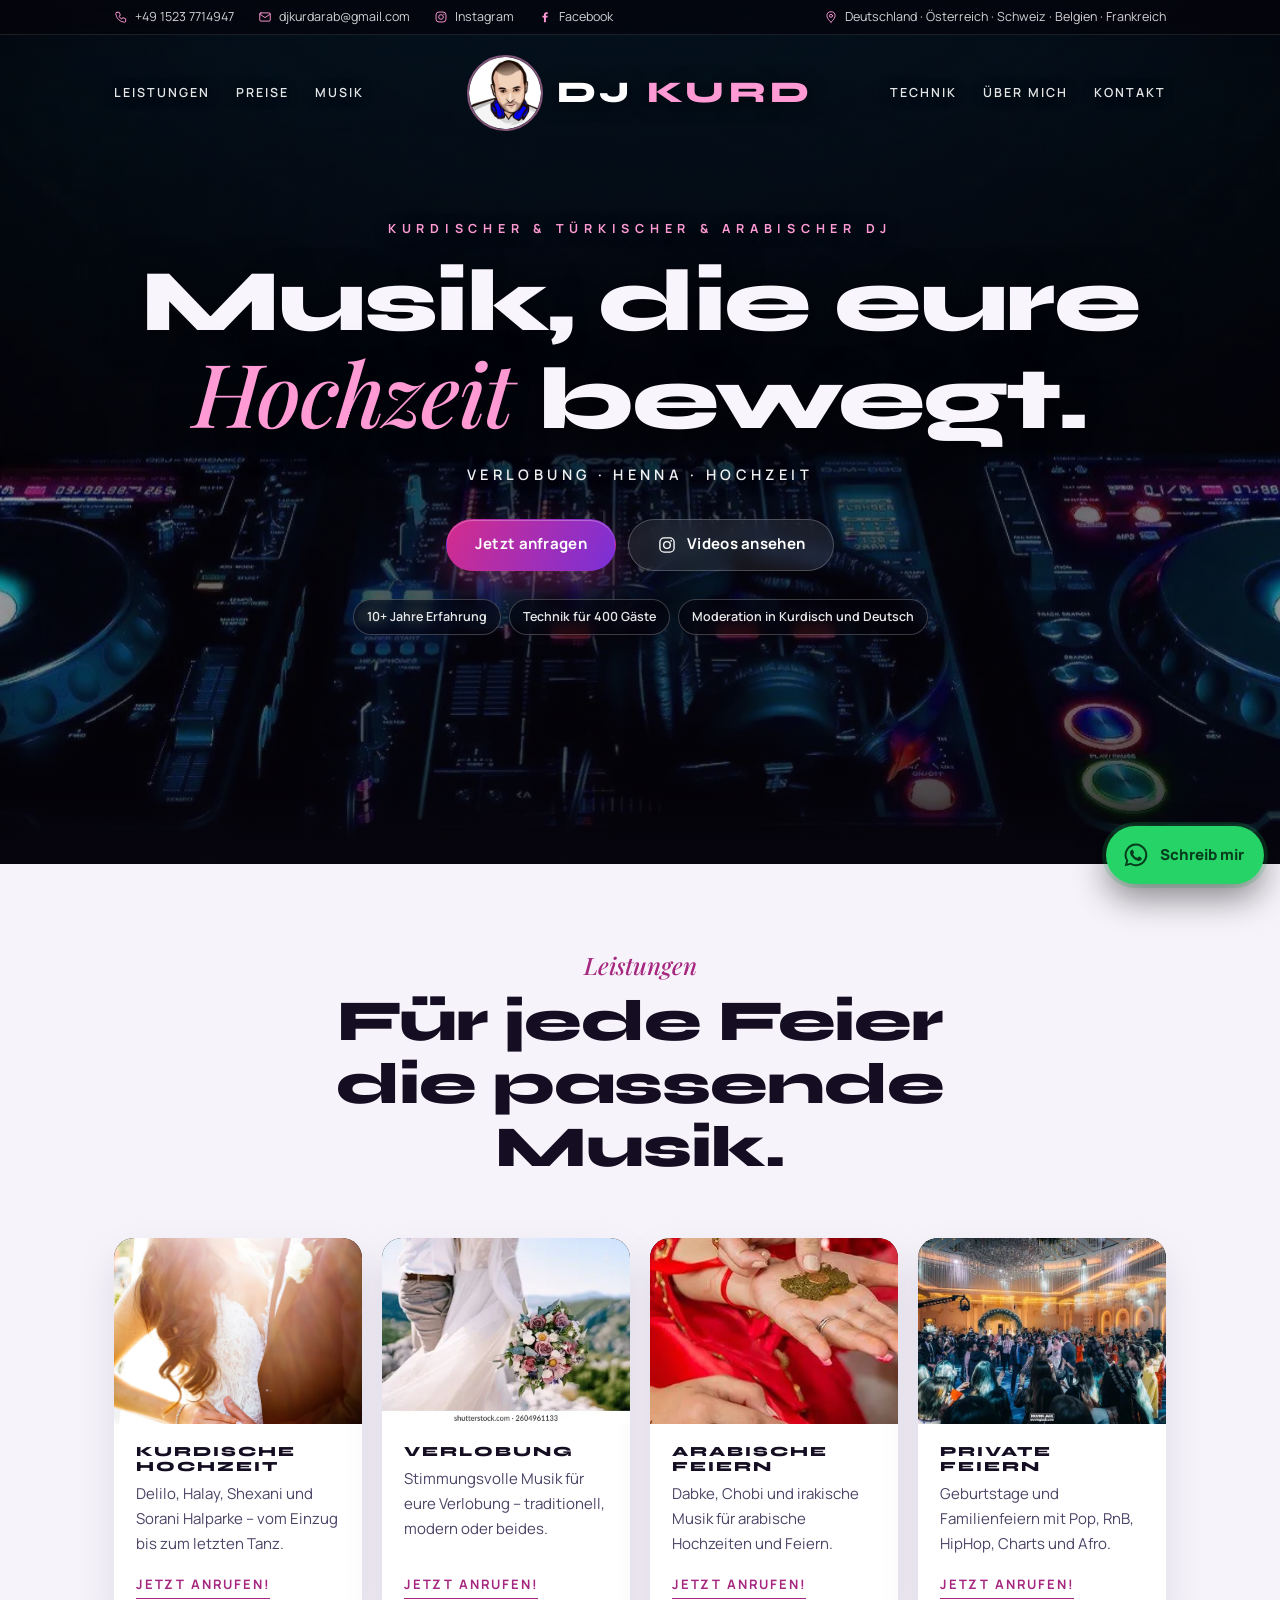
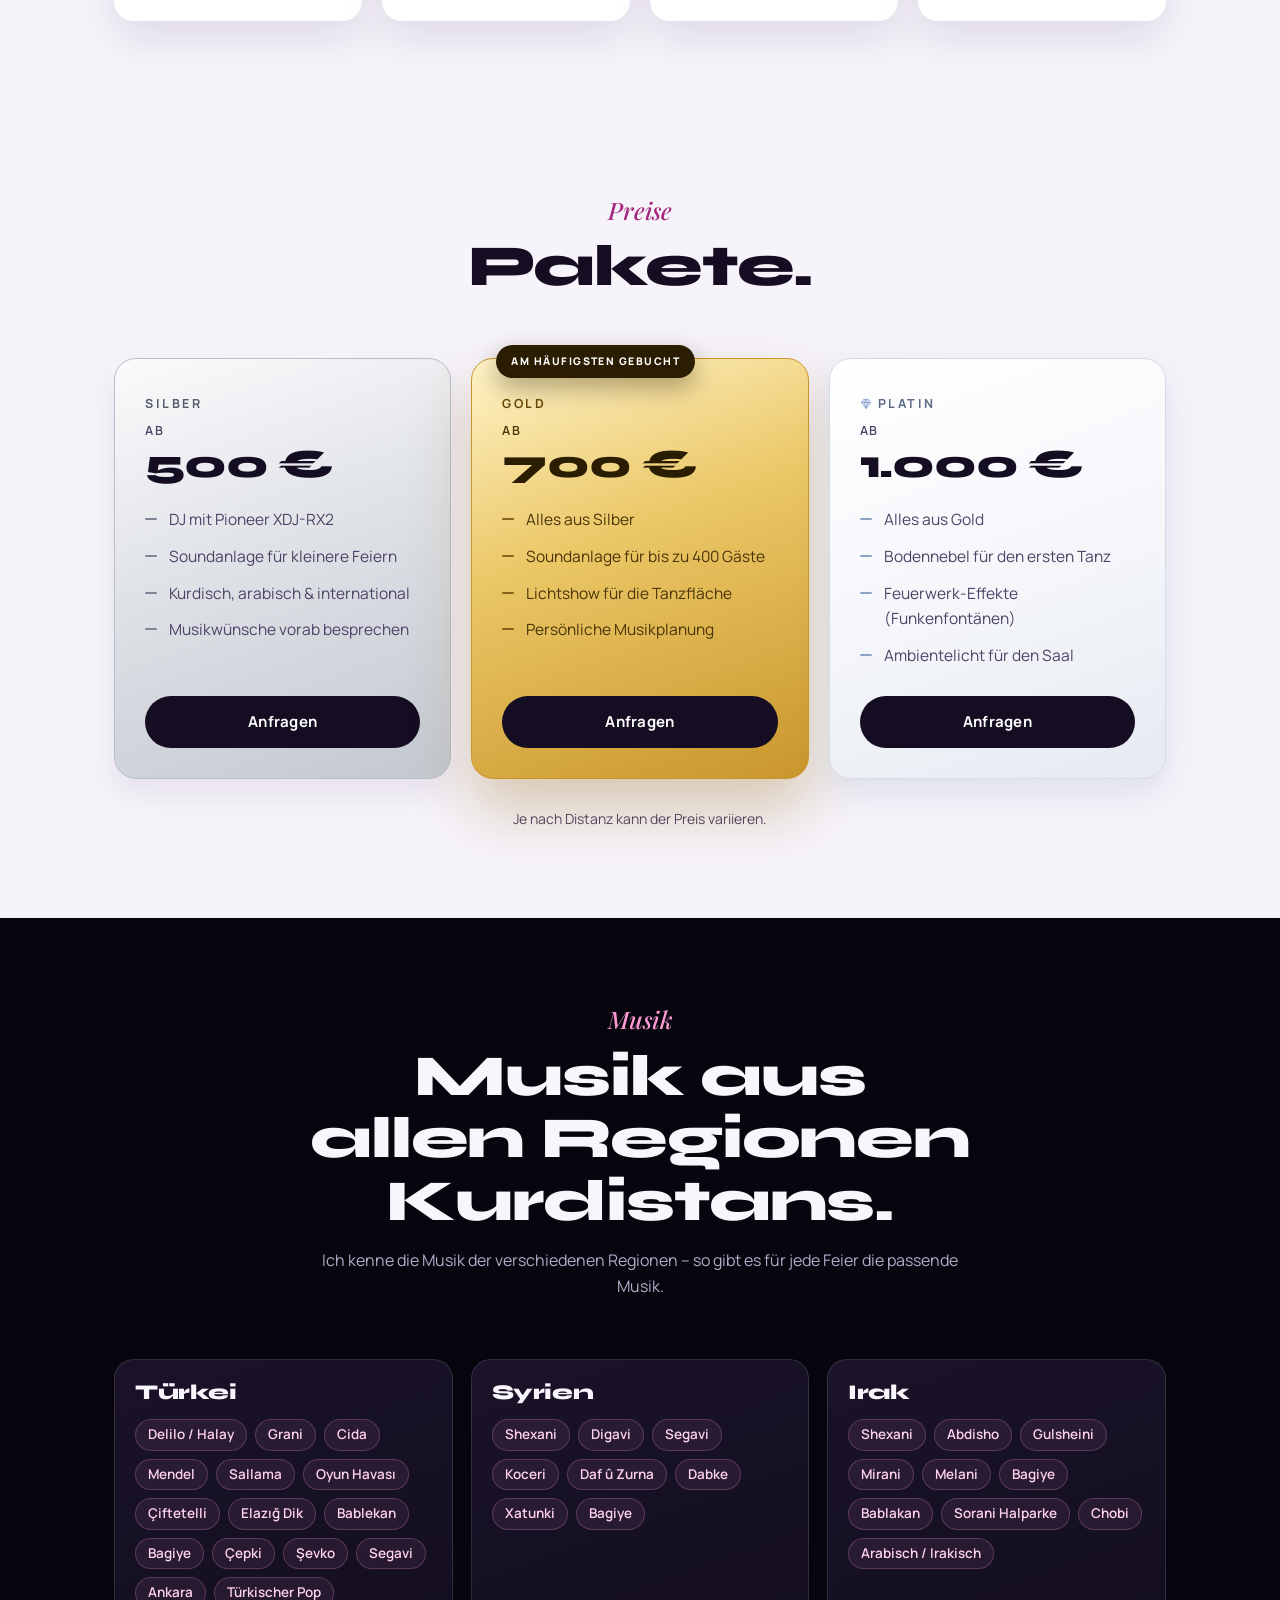
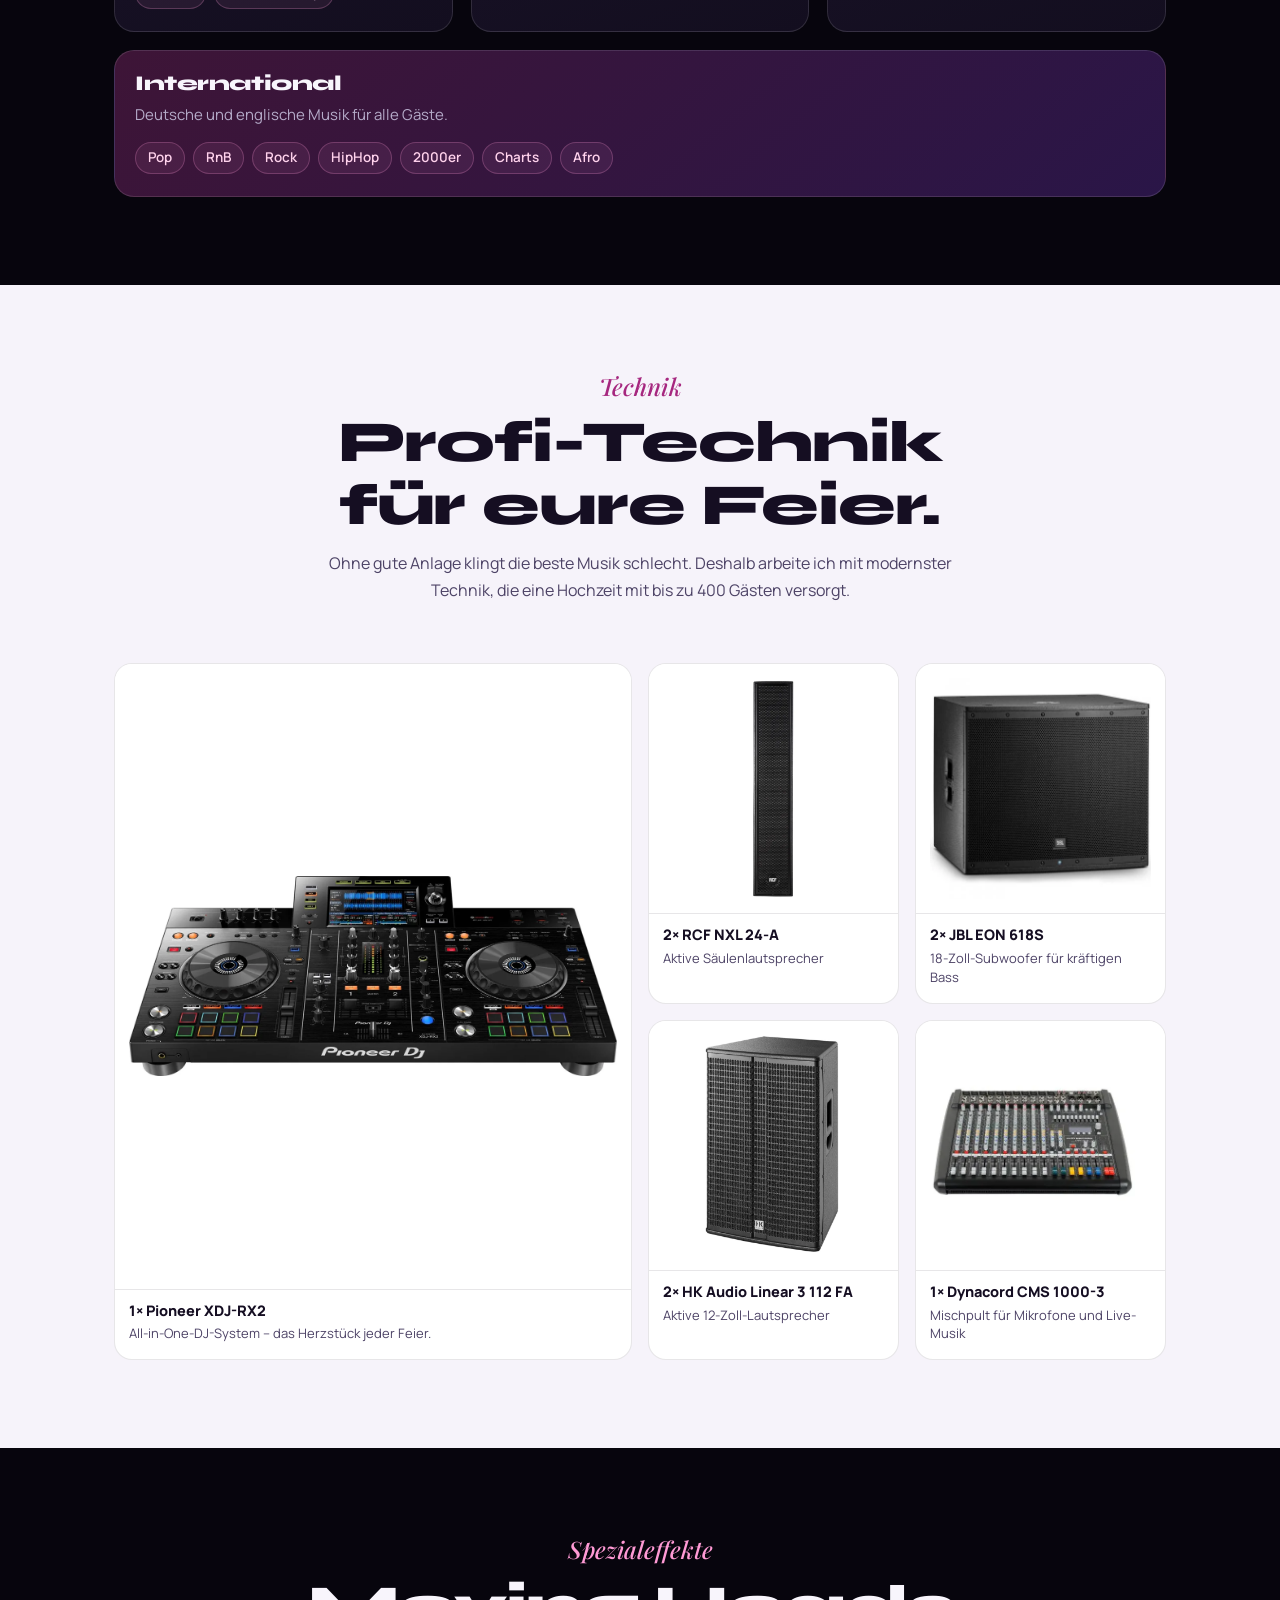
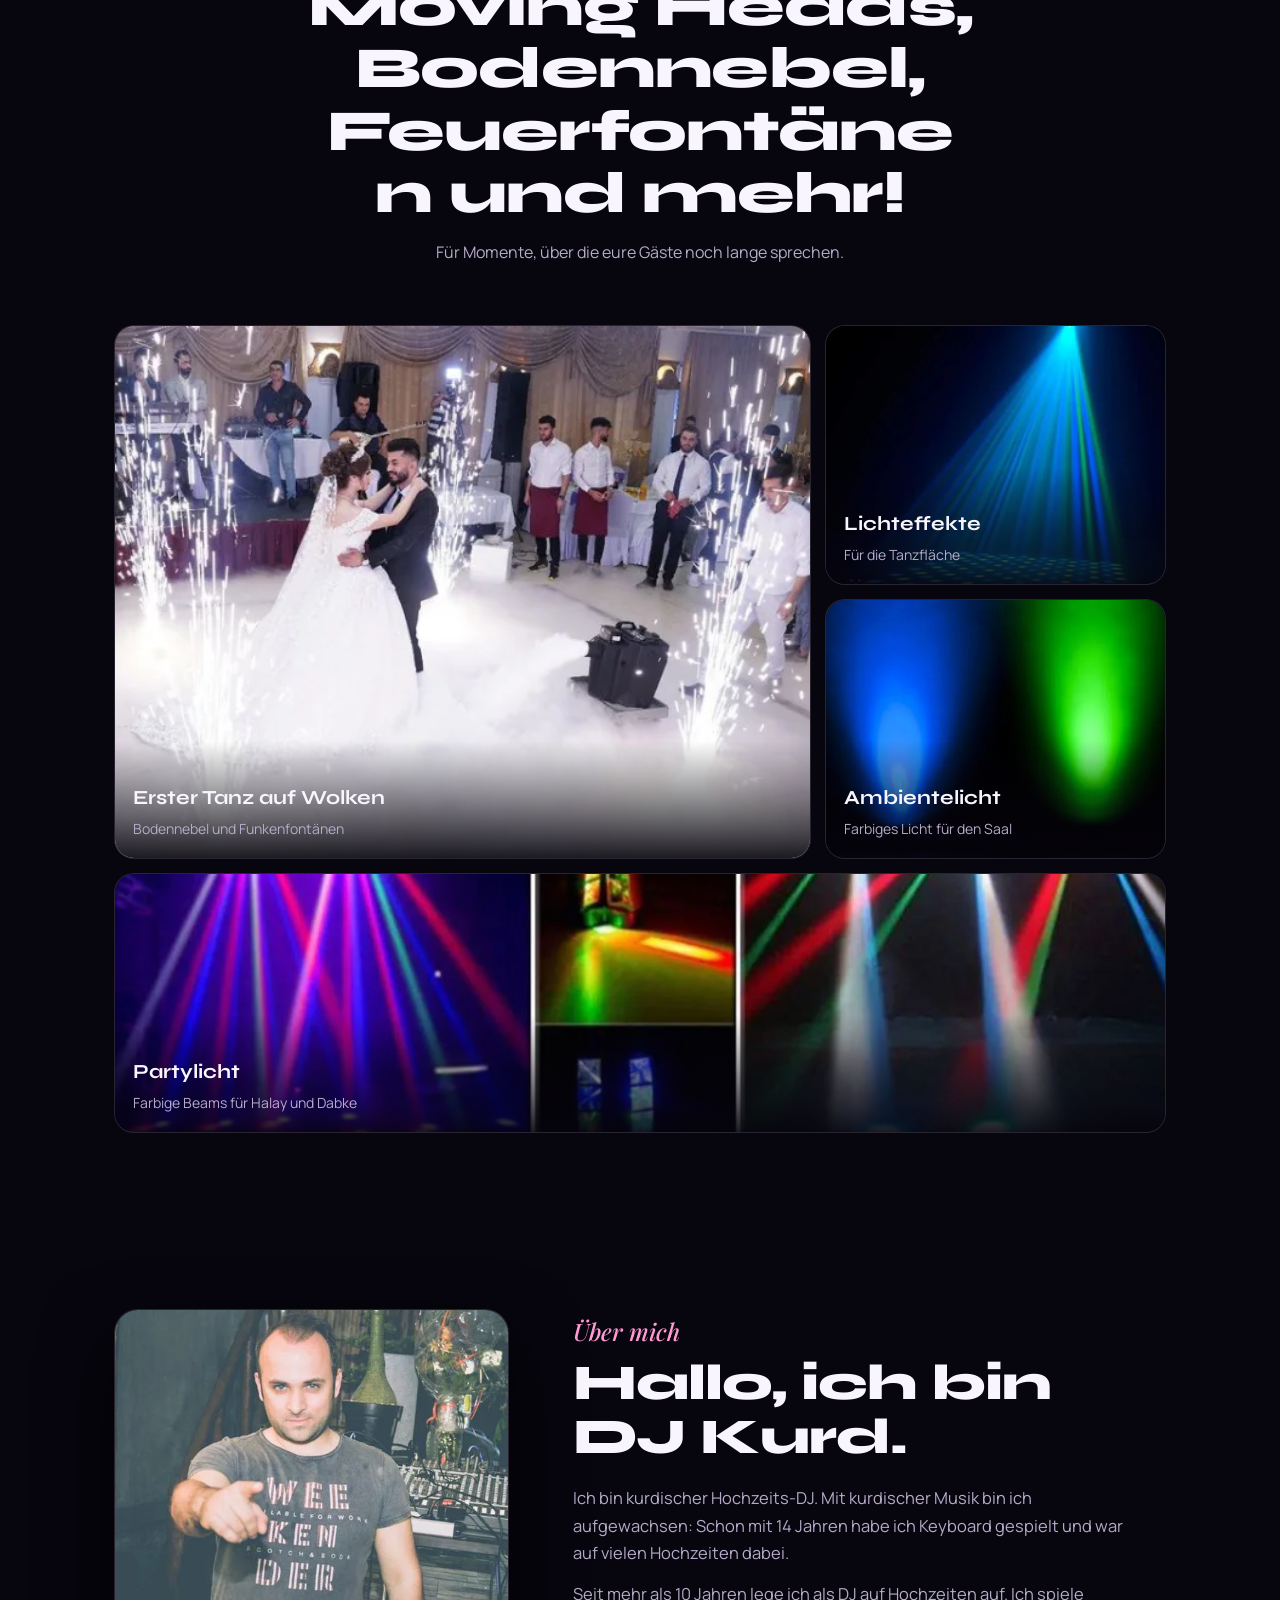
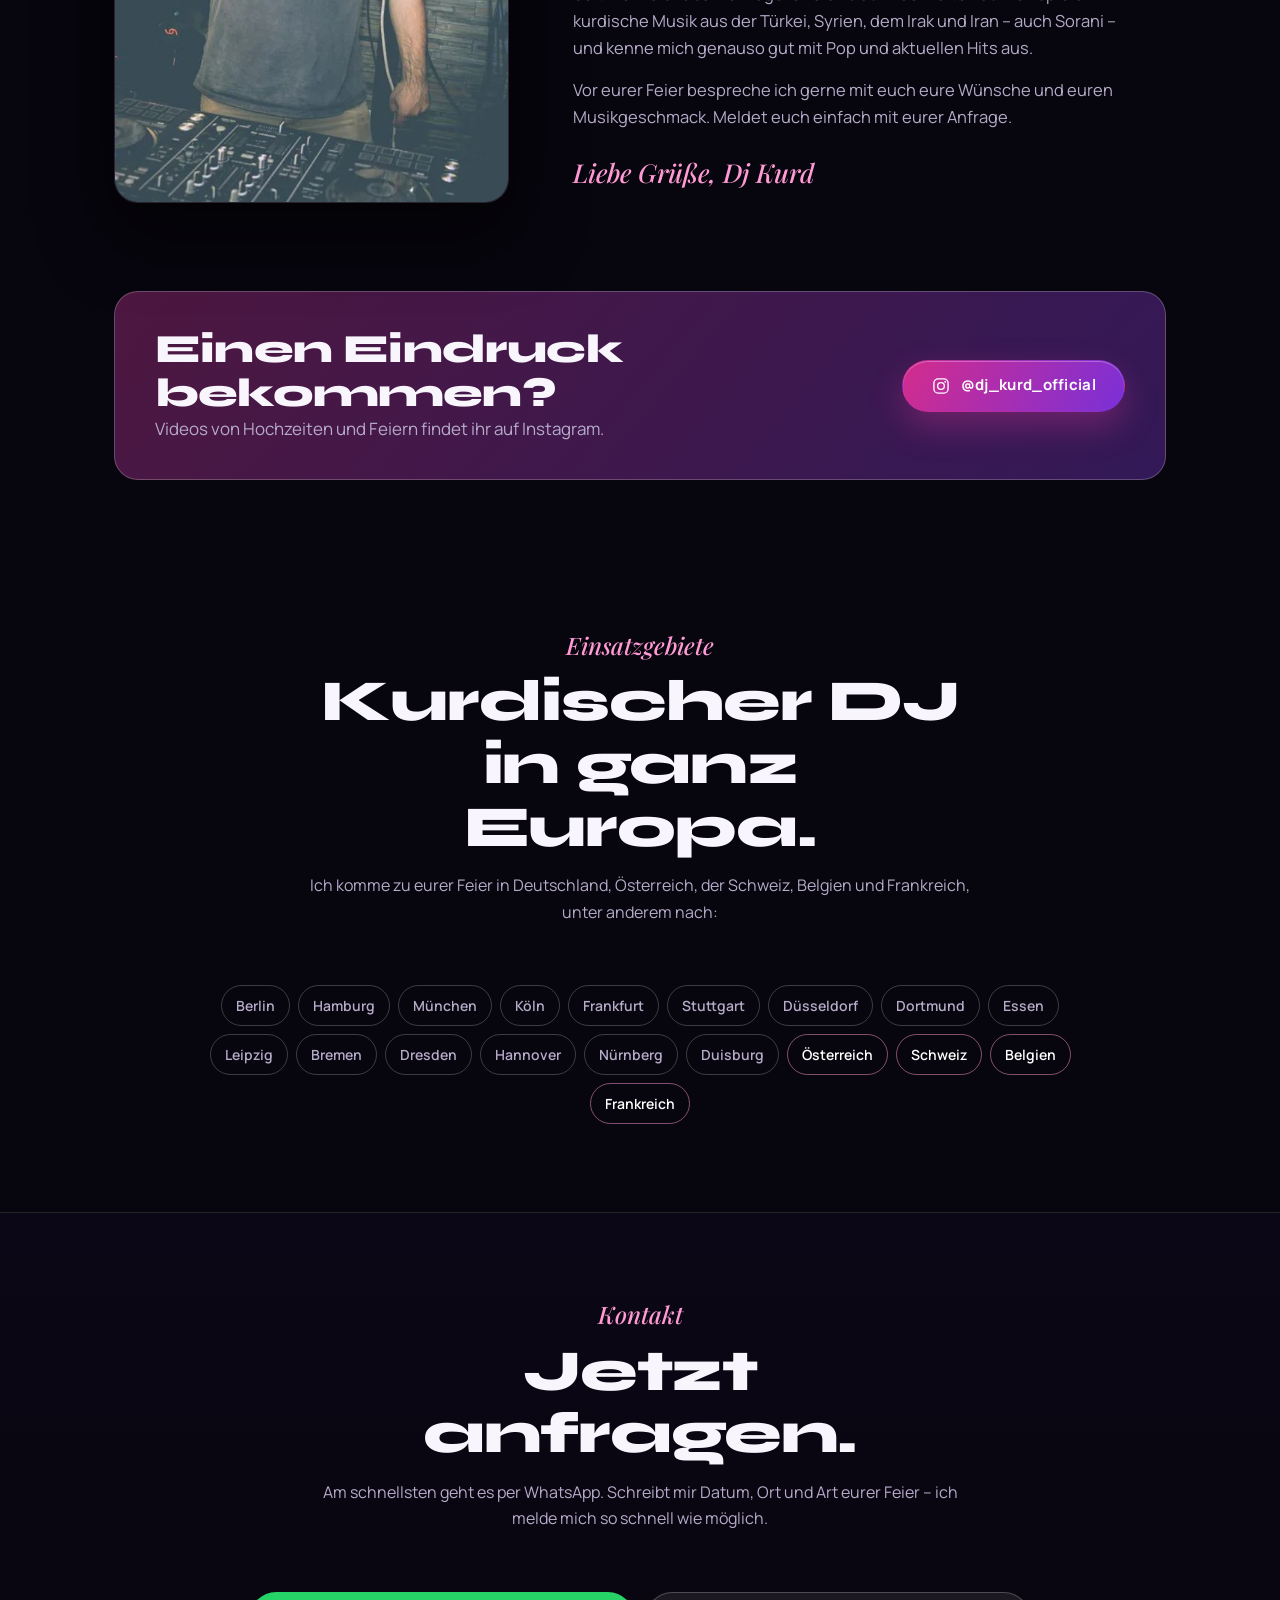
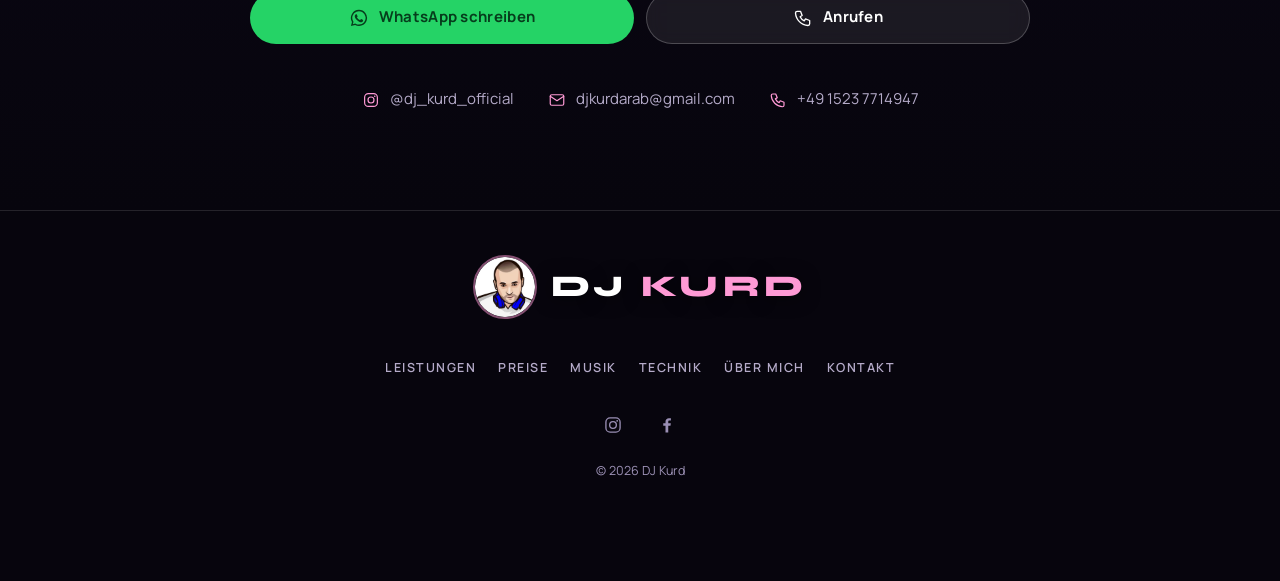
==== commit c7de6c9e: "Remove booking form, shrink platinum diamond icon - Contact section keeps only WhatsApp/call buttons" ====
--- a/index.html
+++ b/index.html
@@ -163,7 +163,7 @@
           <li>Kurdisch, arabisch &amp; international</li>
           <li>Musikwünsche vorab besprechen</li>
         </ul>
-        <a class="btn btn-ink" href="#kontakt" data-paket="Silber">Anfragen</a>
+        <a class="btn btn-ink" href="#kontakt">Anfragen</a>
       </article>
       <article class="pk gold featured">
         <span class="badge">Am häufigsten gebucht</span>
@@ -175,7 +175,7 @@
           <li>Lichtshow für die Tanzfläche</li>
           <li>Persönliche Musikplanung</li>
         </ul>
-        <a class="btn btn-ink" href="#kontakt" data-paket="Gold">Anfragen</a>
+        <a class="btn btn-ink" href="#kontakt">Anfragen</a>
       </article>
       <article class="pk platinum">
         <h3><svg class="gem" viewBox="0 0 24 24" aria-hidden="true"><path d="M7 3h10l4 6-9 12L3 9z" fill="currentColor" fill-opacity=".18"/><path d="M7 3h10l4 6-9 12L3 9zM3 9h18M12 21 8.5 9 12 3l3.5 6L12 21" fill="none" stroke="currentColor" stroke-width="1.3" stroke-linejoin="round"/></svg>Platin</h3>
@@ -186,7 +186,7 @@
           <li>Feuerwerk-Effekte (Funkenfontänen)</li>
           <li>Ambientelicht für den Saal</li>
         </ul>
-        <a class="btn btn-ink" href="#kontakt" data-paket="Platin">Anfragen</a>
+        <a class="btn btn-ink" href="#kontakt">Anfragen</a>
       </article>
     </div>
     <p class="note">Je nach Distanz kann der Preis variieren.</p>
@@ -334,27 +334,6 @@
       <a class="btn btn-wa" href="https://wa.me/4915237714947?text=Hallo%20DJ%20Kurd%2C%20ich%20interessiere%20mich%20f%C3%BCr%20eine%20Buchung." rel="noopener" target="_blank"><svg><use href="#i-wa"/></svg>WhatsApp schreiben</a>
       <a class="btn btn-ghost" href="tel:+4915237714947"><svg><use href="#i-phone"/></svg>Anrufen</a>
     </div>
-    <form class="form" id="booking-form" novalidate>
-      <div class="field"><label for="f-name">Name <i>*</i></label><input id="f-name" name="Name" autocomplete="name" required></div>
-      <div class="field"><label for="f-phone">Telefon</label><input id="f-phone" name="Telefon" type="tel" autocomplete="tel" inputmode="tel"></div>
-      <div class="field"><label for="f-type">Art der Feier</label>
-        <select id="f-type" name="Art der Feier">
-          <option>Kurdische Hochzeit</option><option>Arabische Hochzeit / Feier</option><option>Verlobung</option><option>Geburtstag / Private Feier</option><option>Sonstiges</option>
-        </select>
-      </div>
-      <div class="field"><label for="f-pkg">Paket</label>
-        <select id="f-pkg" name="Paket">
-          <option>Noch unsicher</option><option>Silber</option><option>Gold</option><option>Platin</option>
-        </select>
-      </div>
-      <div class="field"><label for="f-date">Datum</label><input id="f-date" name="Datum" type="date"></div>
-      <div class="field"><label for="f-guests">Gäste (ca.)</label><input id="f-guests" name="Gäste" type="number" min="1" inputmode="numeric"></div>
-      <div class="field full"><label for="f-loc">Ort / Location</label><input id="f-loc" name="Ort" placeholder="Stadt oder Saal"></div>
-      <div class="field full"><label for="f-msg">Nachricht</label><textarea id="f-msg" name="Nachricht" placeholder="Uhrzeit, Musikwünsche, alles was ich wissen sollte."></textarea></div>
-      <button class="btn btn-pink" type="submit"><svg><use href="#i-wa"/></svg>Per WhatsApp senden</button>
-      <small>Beim Absenden öffnet sich WhatsApp mit eurer Nachricht – ihr entscheidet, ob ihr sie abschickt. Diese Website speichert keine Daten. <a href="datenschutz.html">Datenschutz</a></small>
-      <p class="form-done" id="form-done" role="status" hidden>WhatsApp wurde geöffnet. Falls nicht, ruft mich an: <a href="tel:+4915237714947">+49 1523 7714947</a></p>
-    </form>
     <div class="direct">
       <a href="https://www.instagram.com/dj_kurd_official" rel="noopener" target="_blank"><svg><use href="#i-ig"/></svg>@dj_kurd_official</a>
       <a href="mailto:djkurdarab@gmail.com"><svg><use href="#i-mail"/></svg>djkurdarab@gmail.com</a>
@@ -395,8 +374,6 @@
 
 <script>
 (function () {
-  var WA = '4915237714947';
-  var form = document.getElementById('booking-form');
   var menu = document.getElementById('menu');
   var chat = document.getElementById('chat');
 
@@ -405,34 +382,9 @@
     a.addEventListener('click', function () { menu.checked = false; });
   });
 
-  // "Anfragen" buttons preselect the event type or package in the form.
-  document.querySelectorAll('[data-typ],[data-paket]').forEach(function (a) {
-    a.addEventListener('click', function () {
-      if (a.dataset.typ) form.elements['Art der Feier'].value = a.dataset.typ;
-      if (a.dataset.paket) form.elements['Paket'].value = a.dataset.paket;
-    });
-  });
-
   // Close the chat popup when tapping elsewhere or pressing Escape.
   document.addEventListener('click', function (e) { if (chat.open && !chat.contains(e.target)) chat.open = false; });
   document.addEventListener('keydown', function (e) { if (e.key === 'Escape') chat.open = false; });
-
-  // The form has no server: it opens WhatsApp with the request pre-filled.
-  form.addEventListener('submit', function (e) {
-    e.preventDefault();
-    if (!form.checkValidity()) { form.reportValidity(); return; }
-    var lines = ['Hallo DJ Kurd, ich habe eine Anfrage:', ''];
-    Array.prototype.forEach.call(form.elements, function (el) {
-      if (!el.name || !el.value.trim()) return;
-      var v = el.value.trim();
-      if (el.type === 'date') v = v.split('-').reverse().join('.');
-      lines.push(el.name === 'Nachricht' ? '\n' + v : el.name + ': ' + v);
-    });
-    var url = 'https://wa.me/' + WA + '?text=' + encodeURIComponent(lines.join('\n'));
-    var w = window.open(url, '_blank');
-    if (w) w.opener = null; else location.href = url;
-    document.getElementById('form-done').hidden = false;
-  });
 })();
 </script>
 </body>
--- a/assets/site.css
+++ b/assets/site.css
@@ -143,9 +143,9 @@
 .pk.gold li::before{background:#6b4a06;opacity:.8}
 .pk.gold .badge{background:#2b1d02;box-shadow:0 10px 24px rgba(43,29,2,.35)}
 .pk.platinum{background:linear-gradient(160deg,#ffffff 0%,#f4f6fa 55%,#e6eaf1 100%);border-color:#d5dbe5;box-shadow:0 14px 34px rgba(60,80,120,.12)}
-.pk.platinum h3{color:#5a6a86;display:flex;align-items:center;gap:8px}
+.pk.platinum h3{color:#5a6a86;display:flex;align-items:center;gap:6px}
 .pk.platinum li::before{background:#8fa3c4;opacity:1}
-.gem{width:17px;height:17px;margin-block:-4px;color:#6f8fc9;flex:none}
+.gem{width:12px;height:12px;color:#6f8fc9;flex:none}
 .badge{position:absolute;top:-14px;inset-inline-start:24px;padding:8px 15px;border-radius:999px;background:var(--grad-badge);color:#fff;font-size:10.5px;font-weight:800;letter-spacing:.14em;text-transform:uppercase;box-shadow:0 10px 24px rgba(229,57,155,.4)}
 .note{text-align:center;color:var(--ink-2);font-size:14px;margin:28px auto 0;max-width:560px}
 .note a{text-decoration:underline;text-underline-offset:3px}
@@ -210,23 +210,6 @@
 /* Kontakt */
 .contact{border-top:1px solid var(--line);background:linear-gradient(180deg,#0b0716,#07050d);padding-bottom:110px}
 .quick{display:grid;gap:12px;max-width:780px;margin:0 auto 28px}
-.divider{display:flex;align-items:center;gap:14px;max-width:780px;margin:0 auto 22px;color:var(--dim);font-size:13px;font-weight:600;letter-spacing:.12em;text-transform:uppercase}
-.divider::before,.divider::after{content:"";flex:1;height:1px;background:var(--line)}
-.form{display:grid;grid-template-columns:minmax(0,1fr);gap:14px;max-width:780px;margin:0 auto}
-.field{display:grid;gap:7px}
-.field label{font-size:12px;font-weight:700;letter-spacing:.14em;text-transform:uppercase;color:var(--dim)}
-.field label i{font-style:normal;color:var(--pink-2)}
-.field input,.field select,.field textarea{width:100%;min-height:52px;padding:14px 16px;background:rgba(255,255,255,.06);border:1px solid var(--line-2);border-radius:14px;color:var(--text);font:inherit;font-size:16px;line-height:1.3;-webkit-appearance:none;appearance:none}
-.field select{background-image:linear-gradient(45deg,transparent 50%,var(--muted) 50%),linear-gradient(135deg,var(--muted) 50%,transparent 50%);background-position:calc(100% - 22px) 50%,calc(100% - 16px) 50%;background-size:6px 6px;background-repeat:no-repeat;padding-inline-end:40px}
-[dir="rtl"] .field select{background-position:22px 50%,16px 50%}
-.field select option{background:#130e1f;color:#fff}
-.field input::placeholder,.field textarea::placeholder{color:#8f84a8}
-.field input:focus,.field select:focus,.field textarea:focus{outline:2px solid var(--pink-2);border-color:transparent;background-color:rgba(255,255,255,.1)}
-.field textarea{resize:vertical;min-height:120px}
-.form .btn{margin-top:6px}
-.form small{color:var(--dim);font-size:13px;text-align:center}
-.form small a{text-decoration:underline;text-underline-offset:3px}
-.form-done{padding:14px 16px;border-radius:14px;border:1px solid rgba(255,154,213,.5);background:rgba(229,57,155,.14);color:#ffd2ec;font-size:15px;text-align:center}
 .direct{display:flex;flex-direction:column;align-items:center;gap:6px;margin-top:34px;font-size:15px;color:var(--muted)}
 .direct a{display:inline-flex;align-items:center;gap:10px;min-height:44px}
 .direct a:hover{color:#fff}
@@ -298,9 +281,6 @@
   .fx.hero-fx{grid-column:1/-1;min-height:420px}
   .fx.wide{grid-column:1/-1}
   .quick{grid-template-columns:repeat(2,minmax(0,1fr))}
-  .form{grid-template-columns:repeat(2,minmax(0,1fr));gap:16px}
-  .field.full,.form .btn,.form small,.form-done{grid-column:1/-1}
-  .form .btn{justify-self:center;padding-inline:44px}
   .direct{flex-direction:row;justify-content:center;flex-wrap:wrap;gap:6px 34px}
   .insta-card{grid-template-columns:1fr auto;align-items:center;text-align:start;padding:36px 40px}
 }
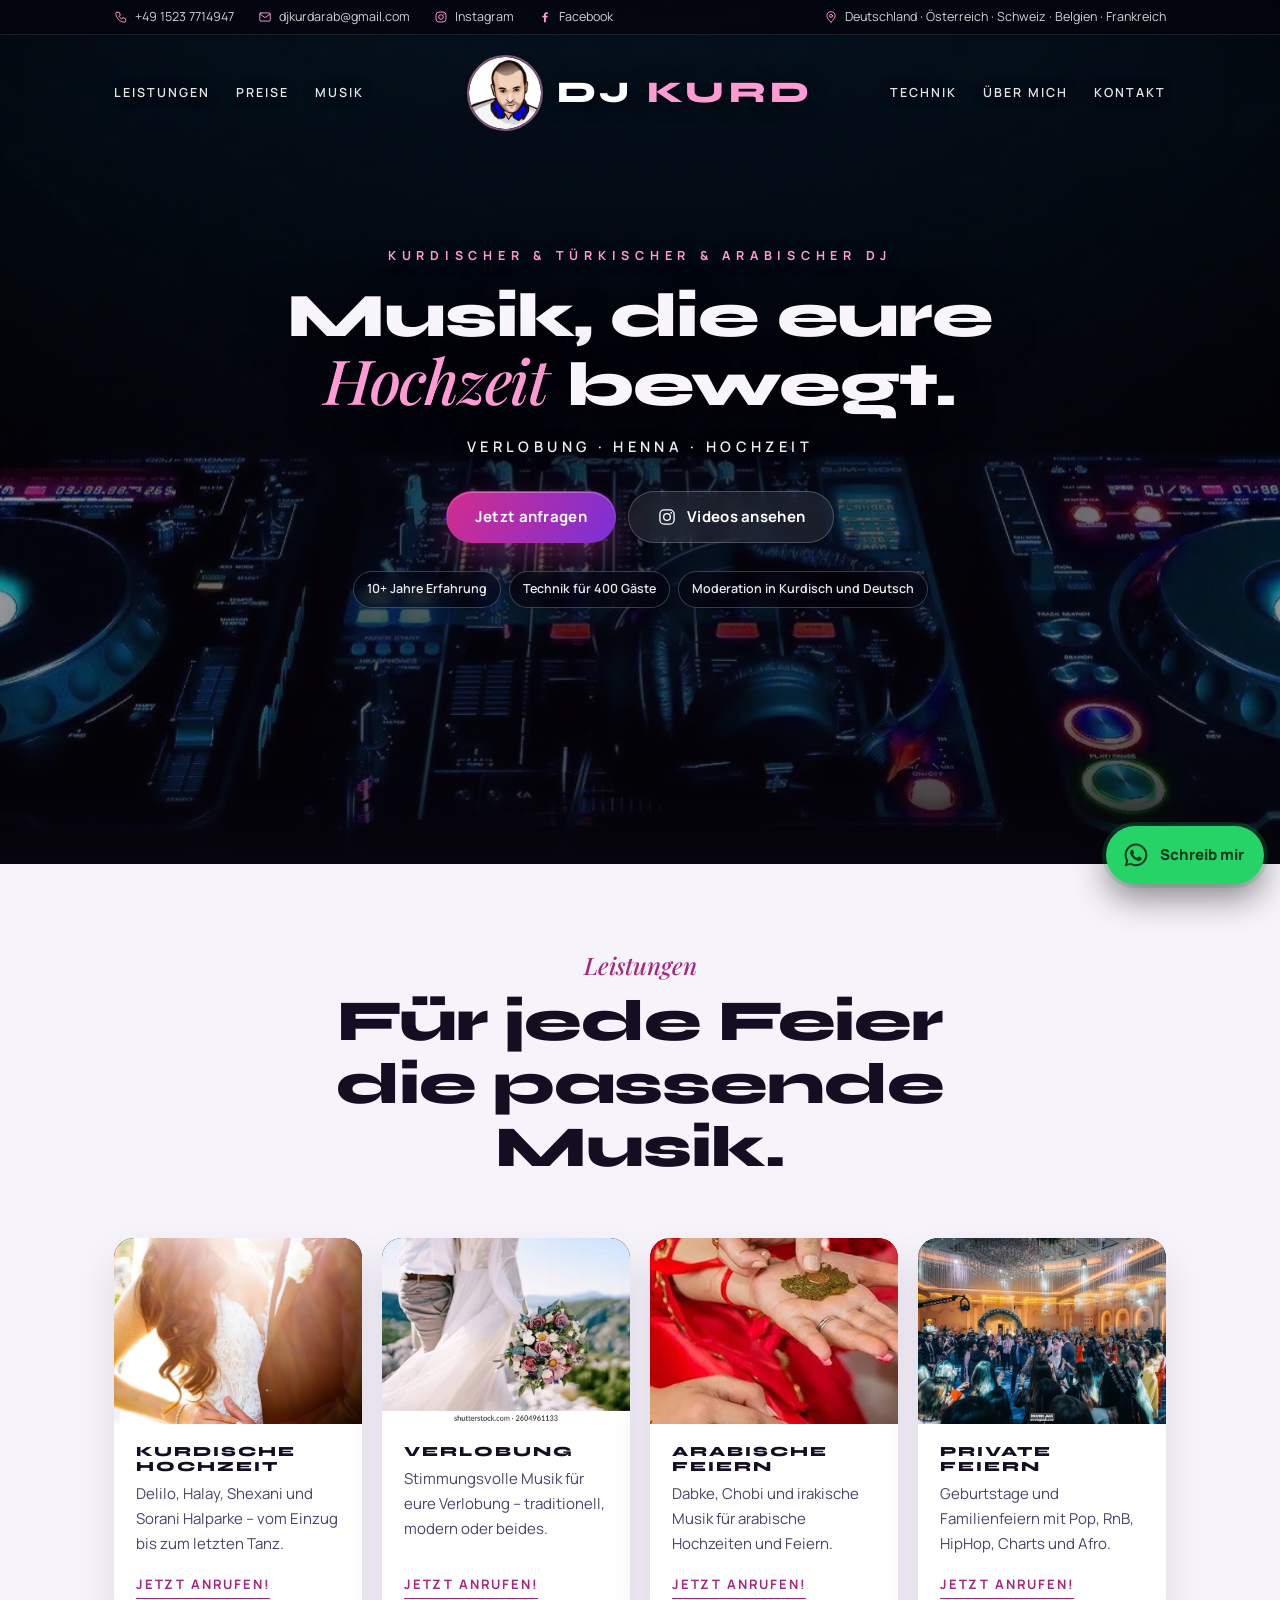
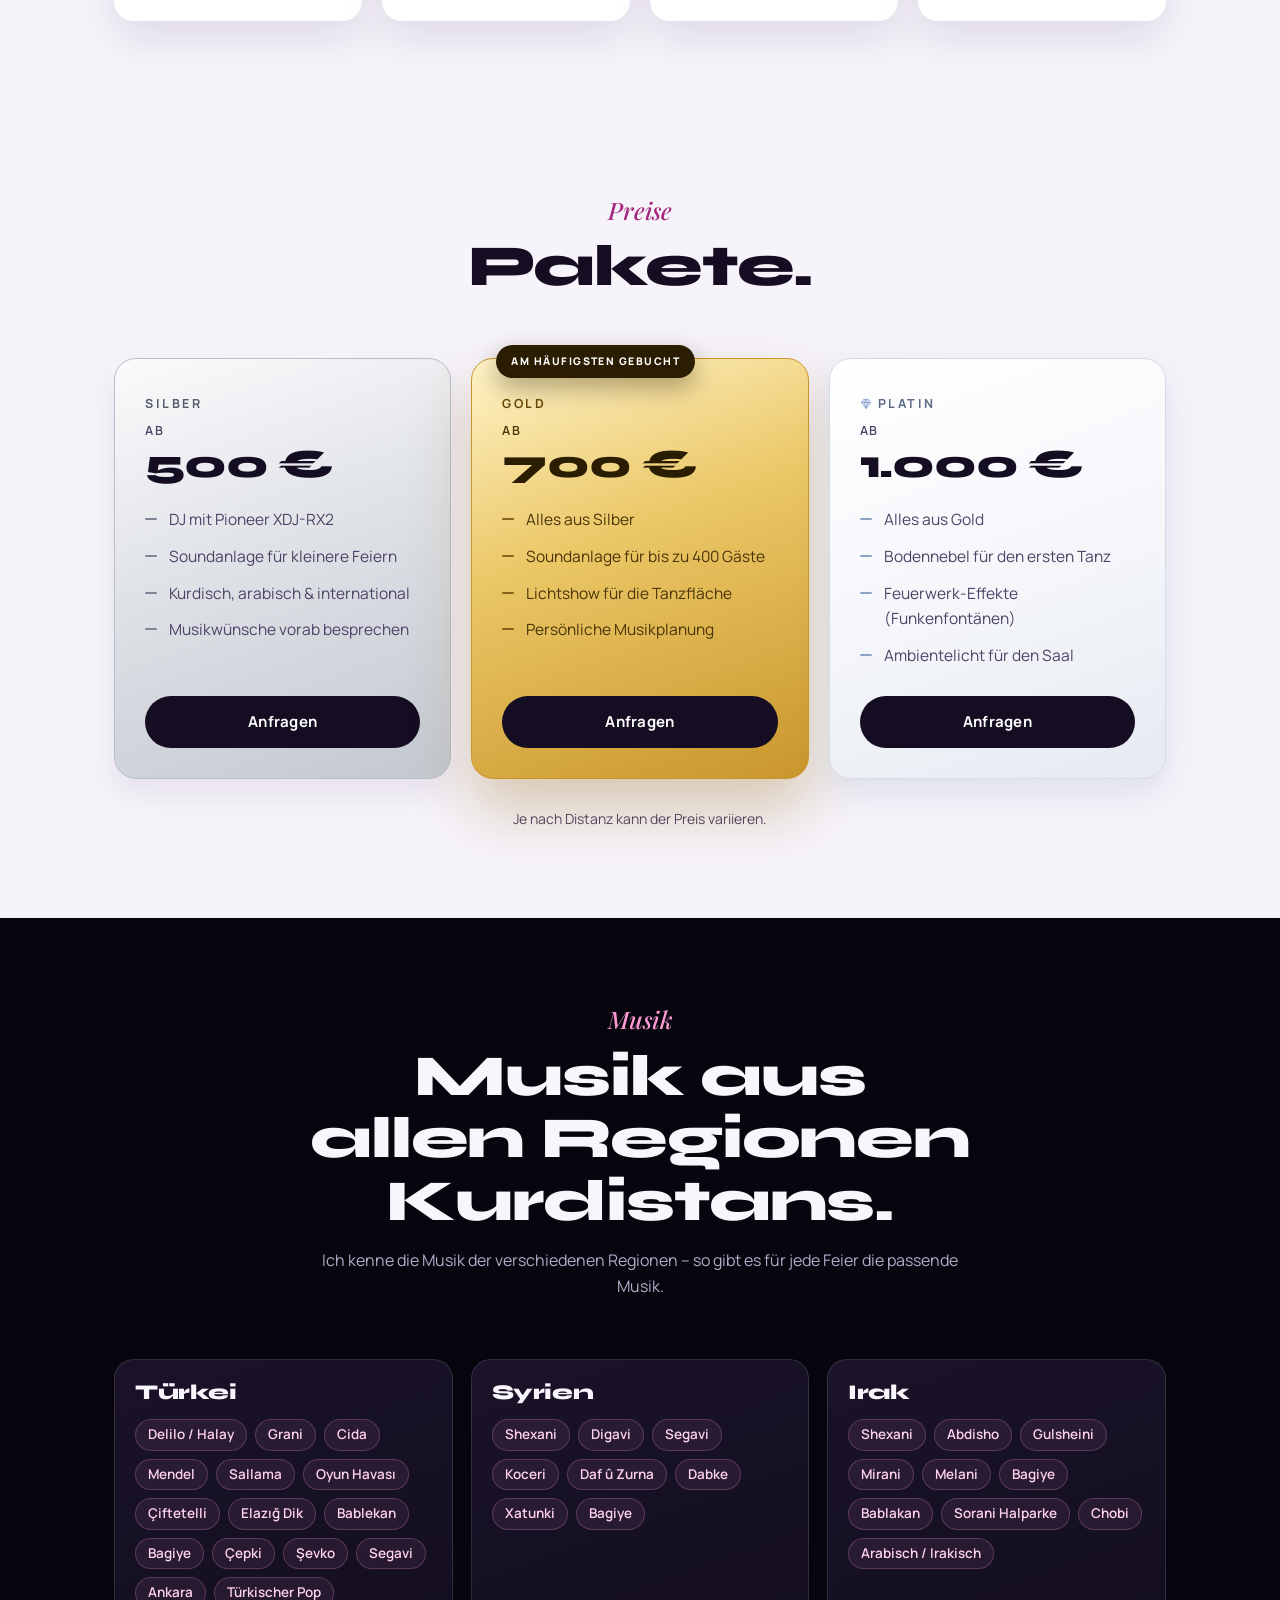
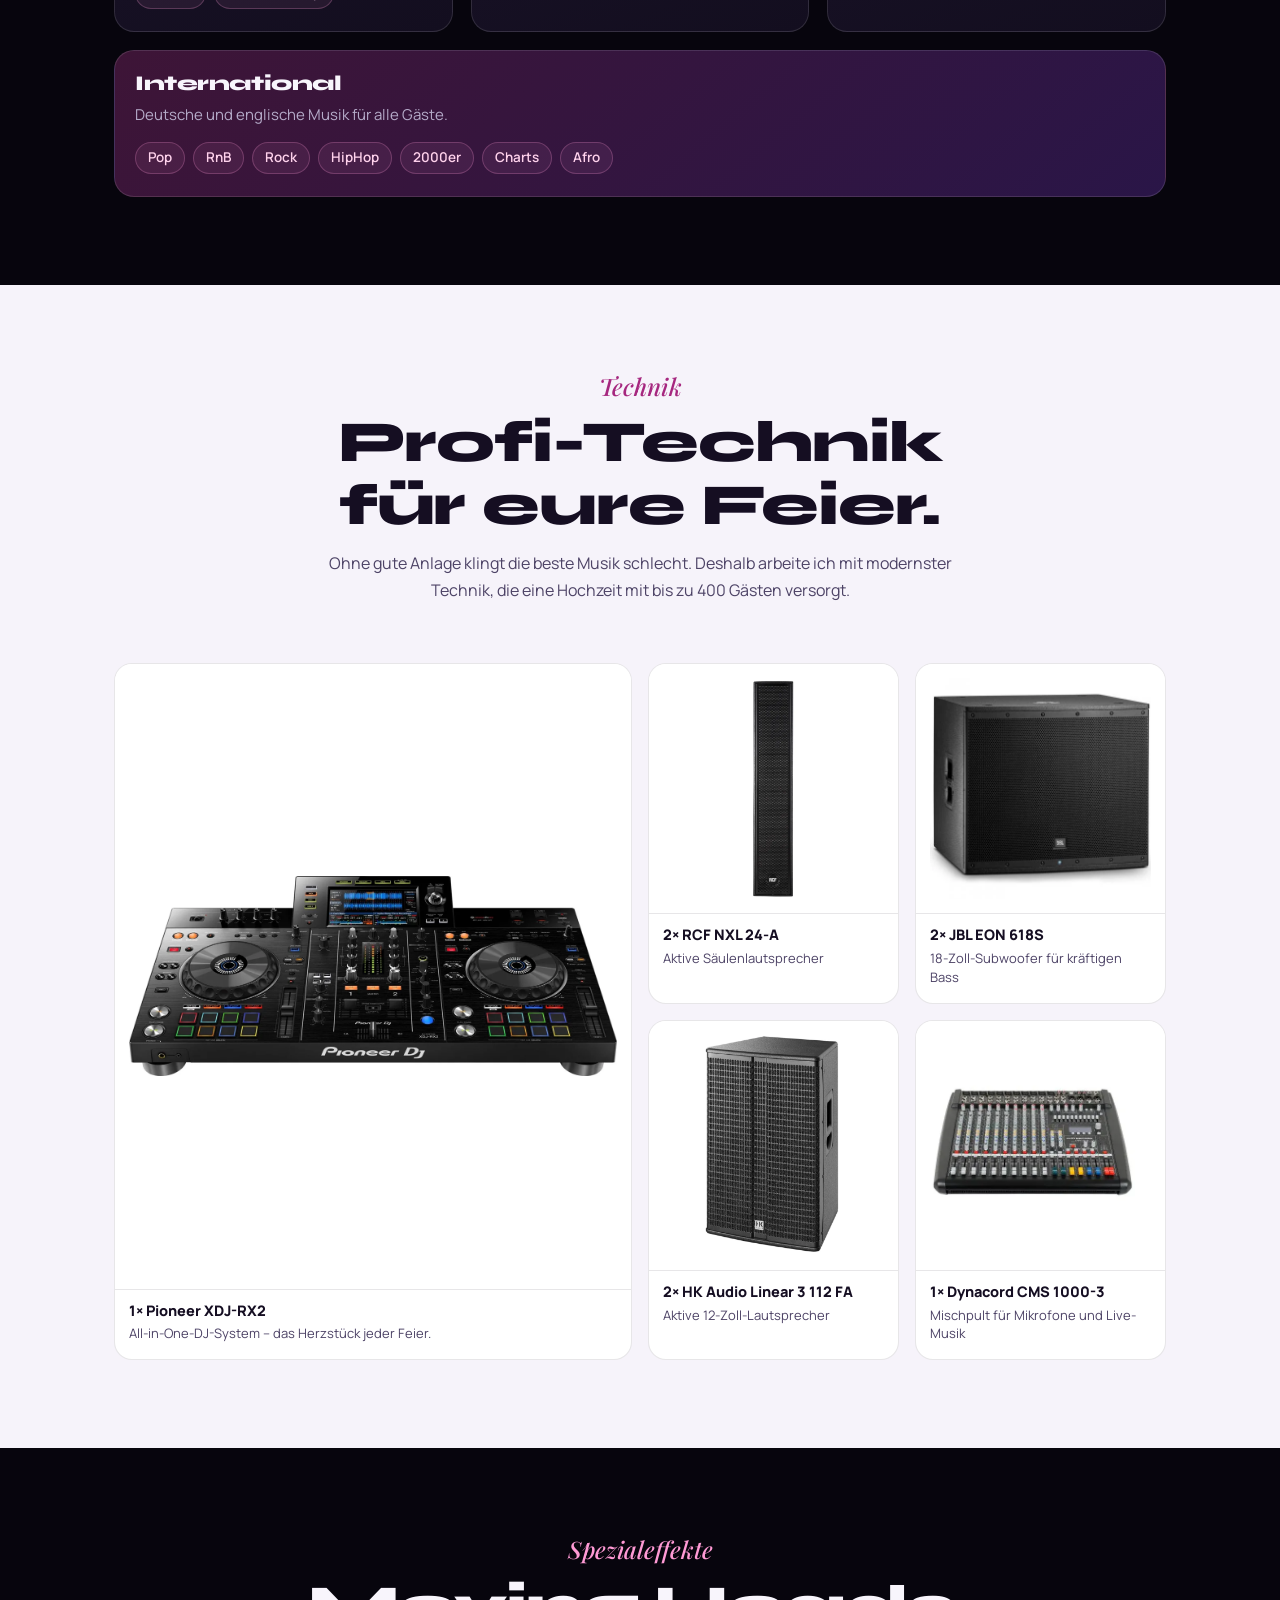
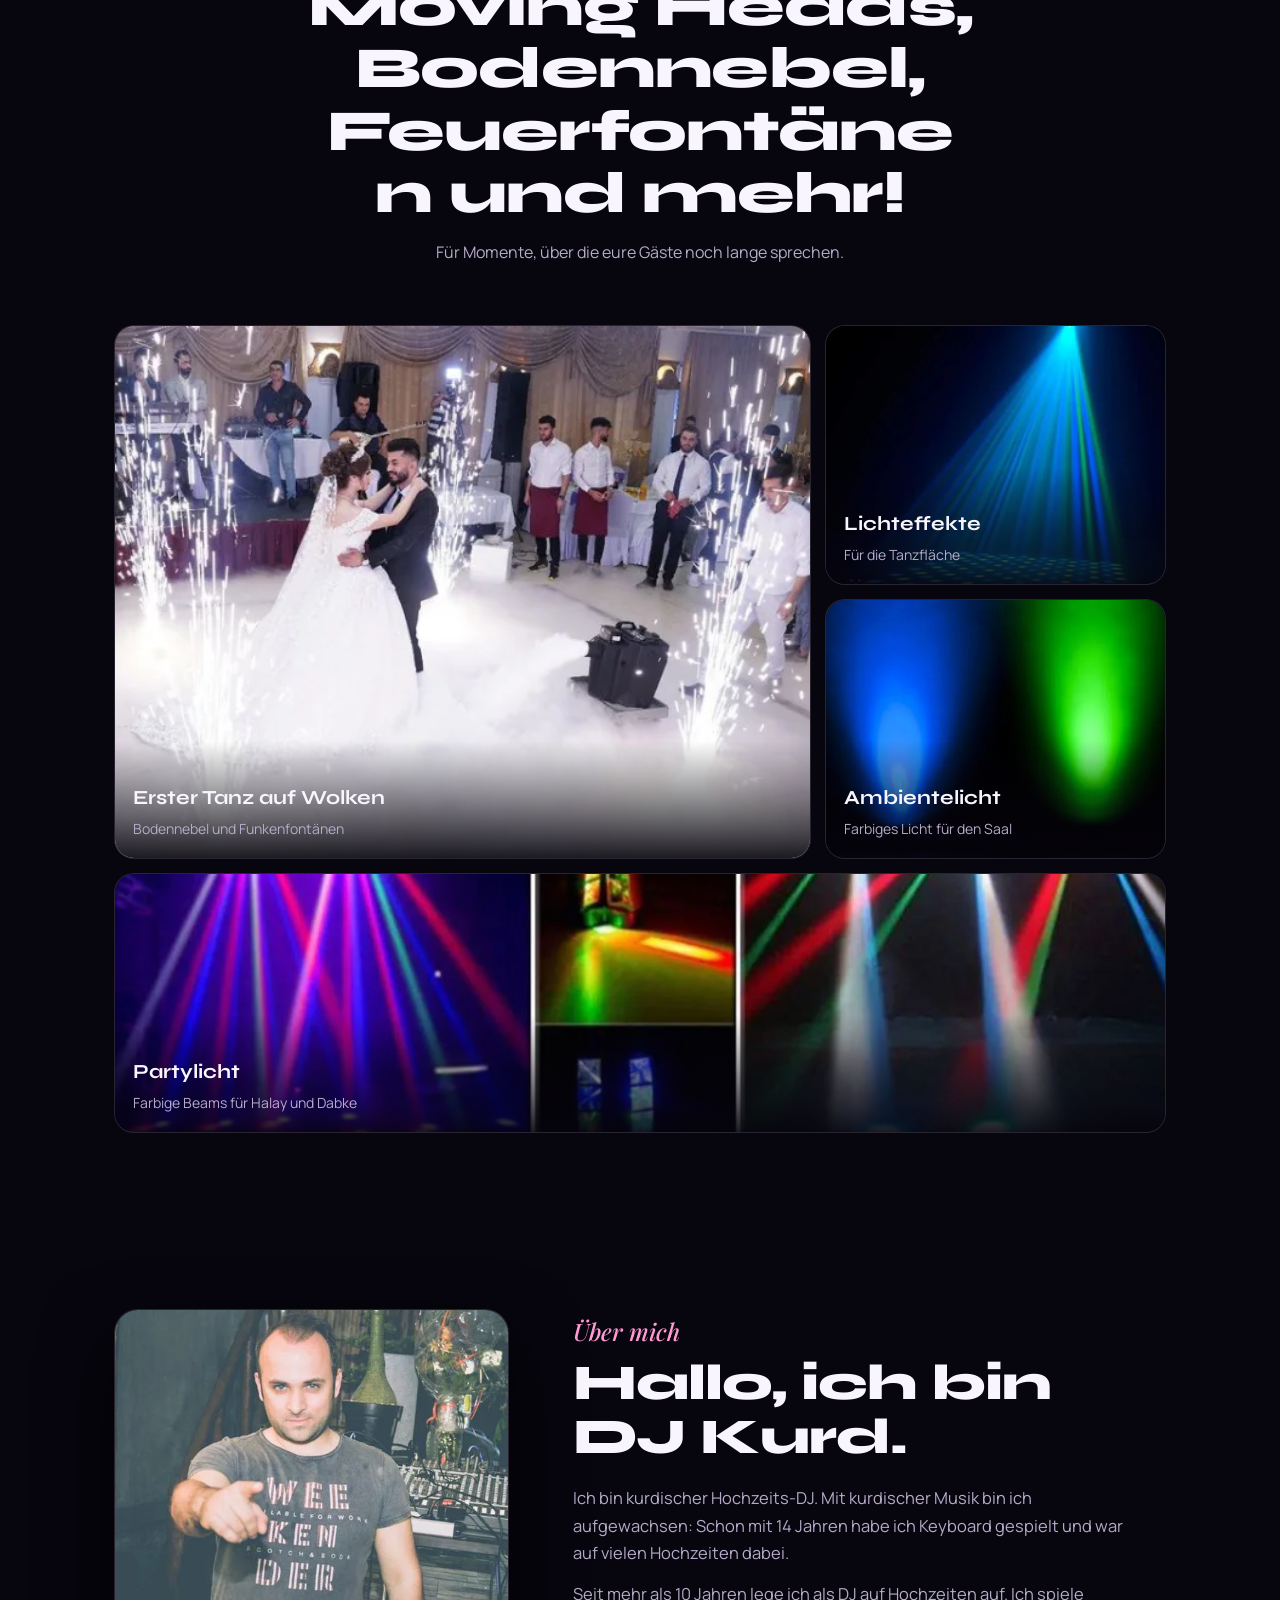
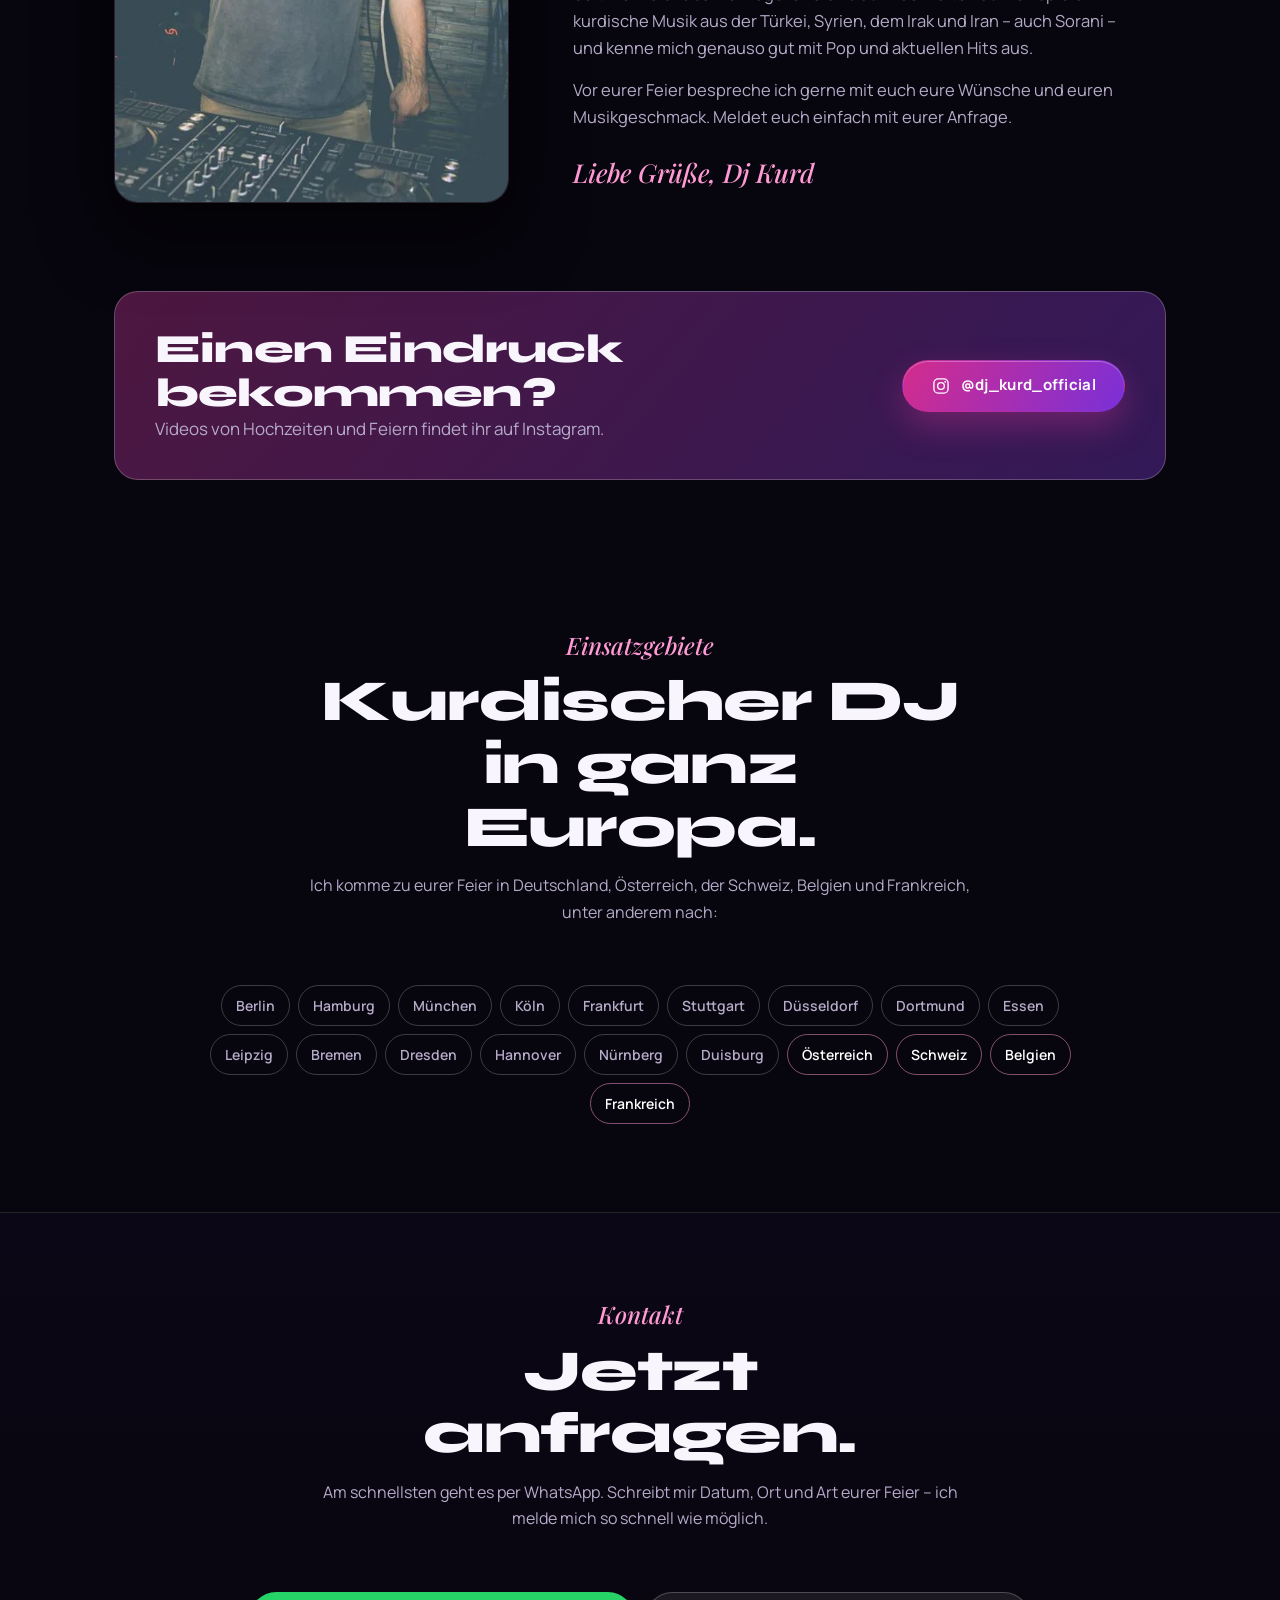
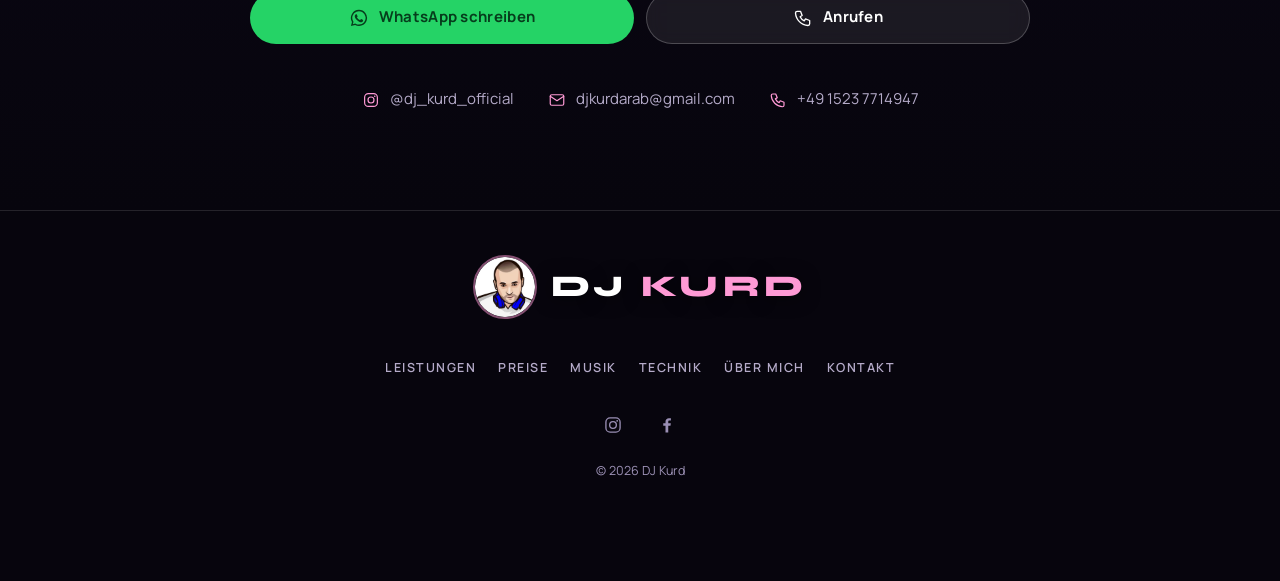
==== commit e744c9c3: "Make hero headline smaller Co-Authored-By: Claude Opus 5 (1M context) <noreply@anthropic.com>" ====
--- a/index.html
+++ b/index.html
@@ -25,7 +25,7 @@
 <link rel="apple-touch-icon" href="apple-touch-icon.png">
 <link rel="preload" href="assets/fonts/syne-latin.woff2" as="font" type="font/woff2" crossorigin>
 <link rel="preload" href="assets/fonts/manrope-latin.woff2" as="font" type="font/woff2" crossorigin>
-<link rel="stylesheet" href="assets/site.css">
+<link rel="stylesheet" href="assets/site.css?v=4">
 <script type="application/ld+json">
 {"@context":"https://schema.org","@type":"EntertainmentBusiness","name":"DJ Kurd","alternateName":"Kurdischer DJ","description":"Kurdischer, türkischer und arabischer Hochzeits-DJ","url":"https://www.djkurd.de/","image":"https://www.djkurd.de/assets/img/og-image.jpg","logo":"https://www.djkurd.de/assets/img/icon-512.png","telephone":"+4915237714947","email":"djkurdarab@gmail.com","address":{"@type":"PostalAddress","addressCountry":"DE"},"areaServed":[{"@type":"Country","name":"Deutschland"},{"@type":"Country","name":"Österreich"},{"@type":"Country","name":"Schweiz"},{"@type":"Country","name":"Belgien"},{"@type":"Country","name":"Frankreich"}],"knowsLanguage":["de","ku","ar","tr"],"sameAs":["https://www.instagram.com/dj_kurd_official","https://www.facebook.com/DJKURDIM"]}
 </script>
@@ -178,7 +178,7 @@
         <a class="btn btn-ink" href="#kontakt">Anfragen</a>
       </article>
       <article class="pk platinum">
-        <h3><svg class="gem" viewBox="0 0 24 24" aria-hidden="true"><path d="M7 3h10l4 6-9 12L3 9z" fill="currentColor" fill-opacity=".18"/><path d="M7 3h10l4 6-9 12L3 9zM3 9h18M12 21 8.5 9 12 3l3.5 6L12 21" fill="none" stroke="currentColor" stroke-width="1.3" stroke-linejoin="round"/></svg>Platin</h3>
+        <h3><svg class="gem" width="12" height="12" viewBox="0 0 24 24" aria-hidden="true"><path d="M7 3h10l4 6-9 12L3 9z" fill="currentColor" fill-opacity=".18"/><path d="M7 3h10l4 6-9 12L3 9zM3 9h18M12 21 8.5 9 12 3l3.5 6L12 21" fill="none" stroke="currentColor" stroke-width="1.3" stroke-linejoin="round"/></svg>Platin</h3>
         <p class="amount"><small>ab</small>1.000 €</p>
         <ul>
           <li>Alles aus Gold</li>
--- a/assets/site.css
+++ b/assets/site.css
@@ -98,7 +98,7 @@
 .hero::after{content:"";position:absolute;inset:0;z-index:1;background:linear-gradient(180deg,rgba(5,3,11,.7) 0%,rgba(5,3,11,.25) 26%,rgba(5,3,11,.15) 56%,rgba(5,3,11,.72) 92%,#07050d 100%)}
 .hero .wrap{position:relative;z-index:2}
 .eyebrow{font-size:11.5px;font-weight:700;letter-spacing:.32em;text-transform:uppercase;color:var(--pink-2);text-shadow:0 2px 14px rgba(0,0,0,.6)}
-.hero h1{font-size:clamp(38px,11vw,88px);line-height:1.02;margin:18px auto 18px;max-width:14ch;text-shadow:0 6px 40px rgba(0,0,0,.75);hyphens:manual}
+.hero h1{font-size:clamp(30px,8vw,62px);line-height:1.02;margin:18px auto 18px;max-width:14ch;text-shadow:0 6px 40px rgba(0,0,0,.75);hyphens:manual}
 .hero h1 em{font-family:var(--script);font-style:italic;font-weight:500;color:var(--pink-2)}
 .hero .sub{color:rgba(255,255,255,.94);font-size:13px;font-weight:600;letter-spacing:.22em;text-transform:uppercase;text-shadow:0 2px 16px rgba(0,0,0,.7)}
 .hero-actions{display:flex;flex-direction:column;gap:12px;margin:32px auto 0;max-width:340px}
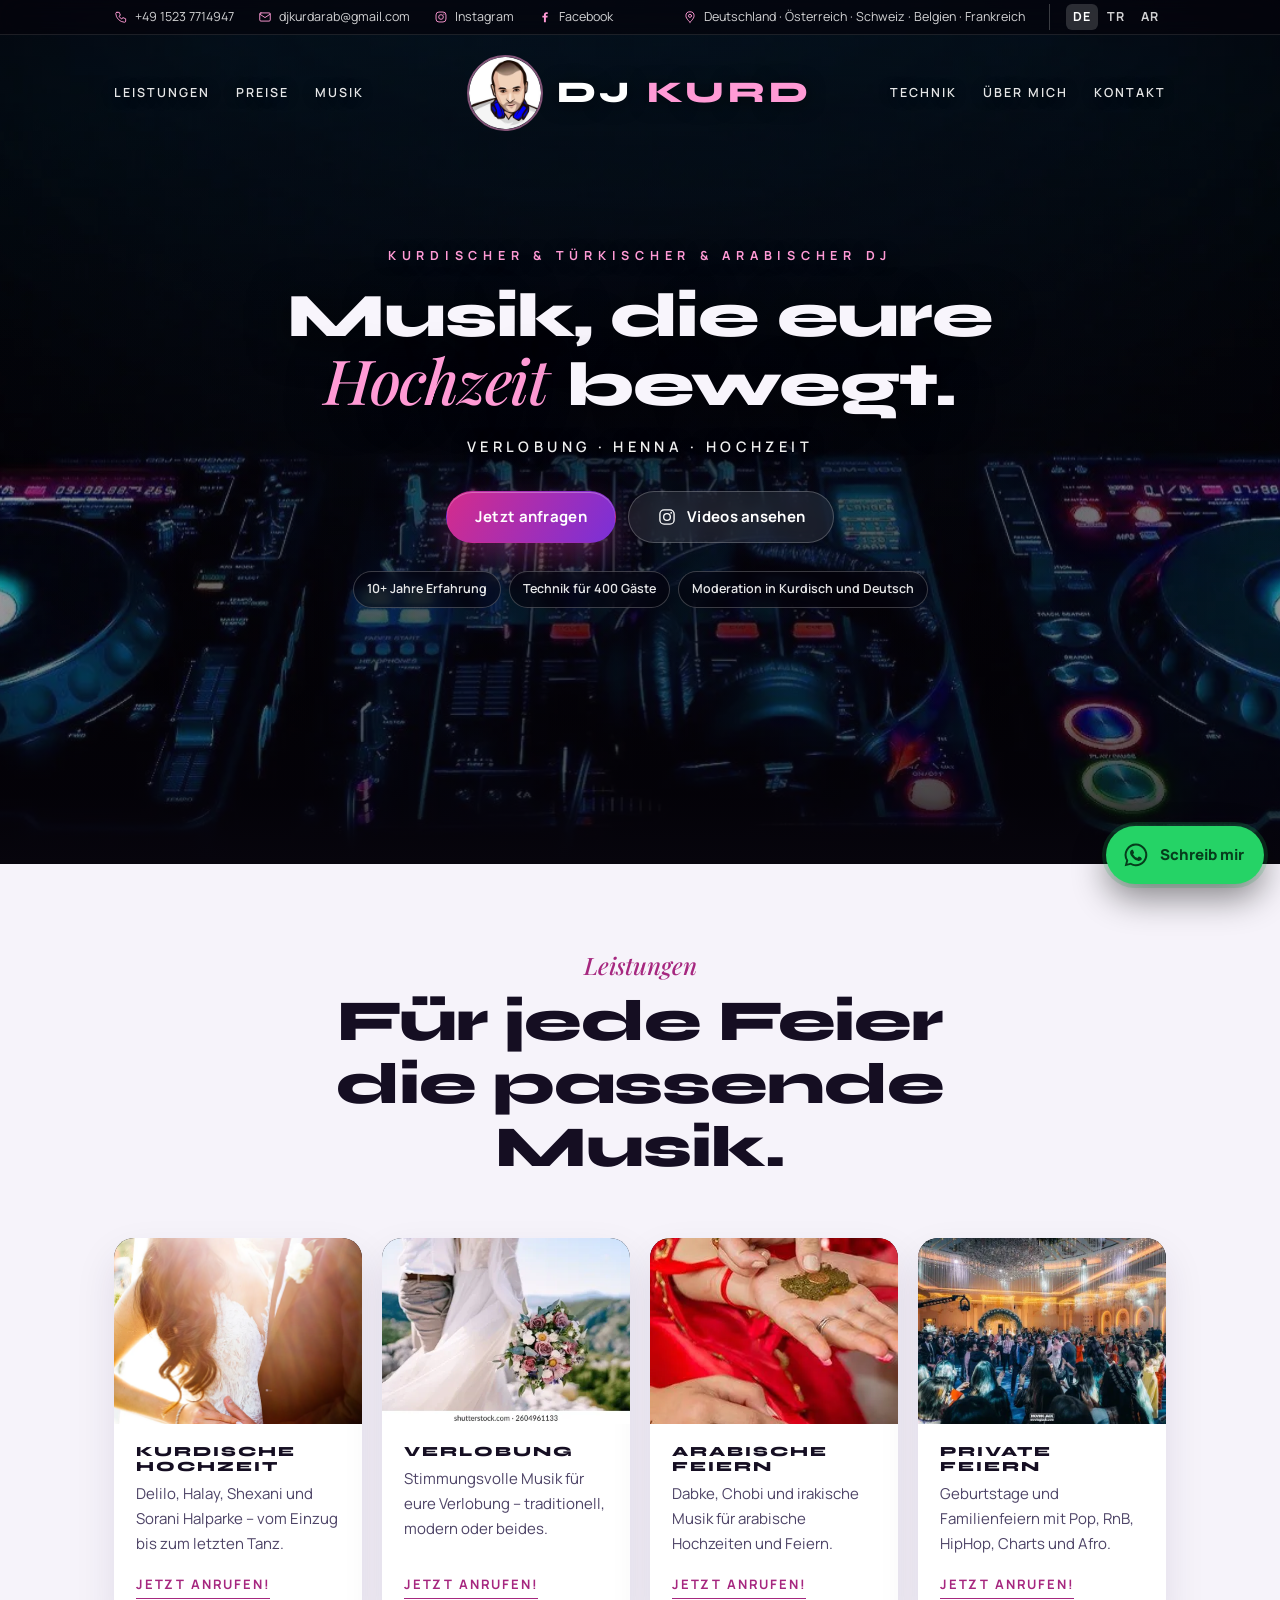
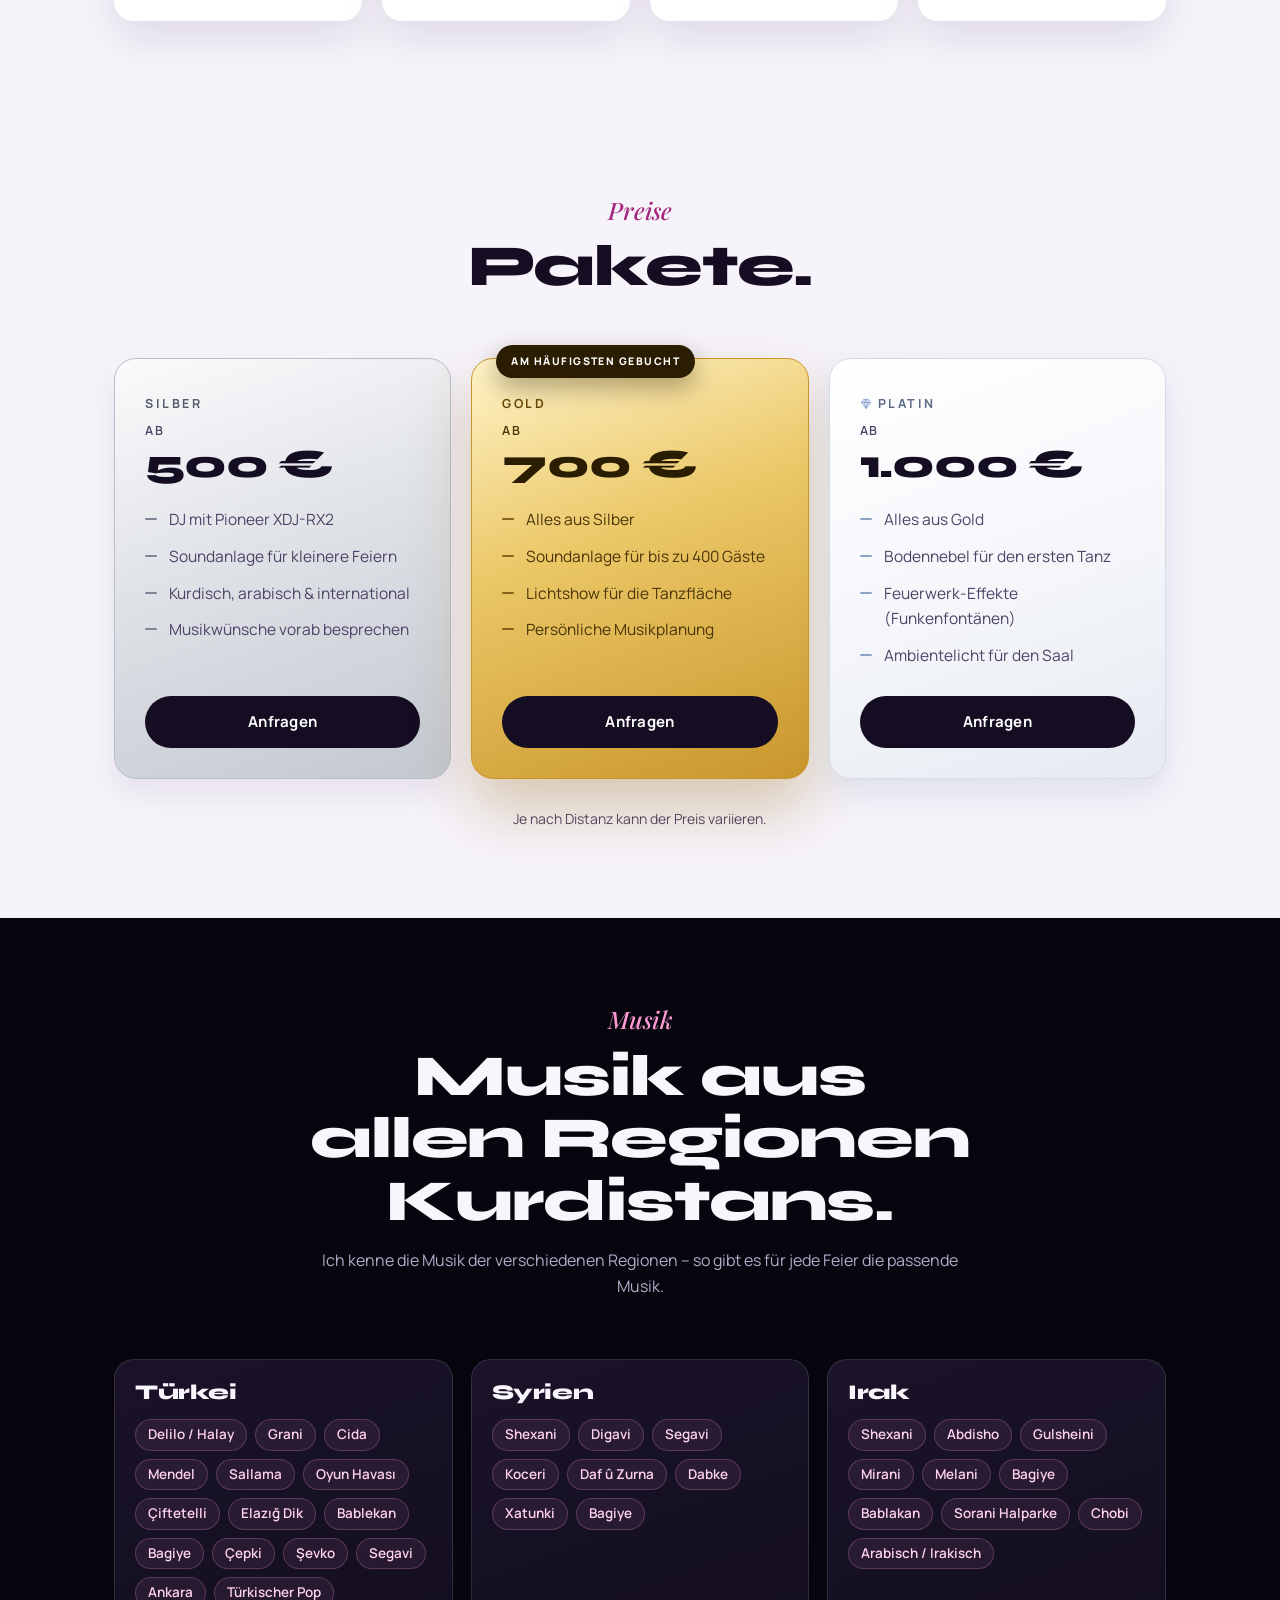
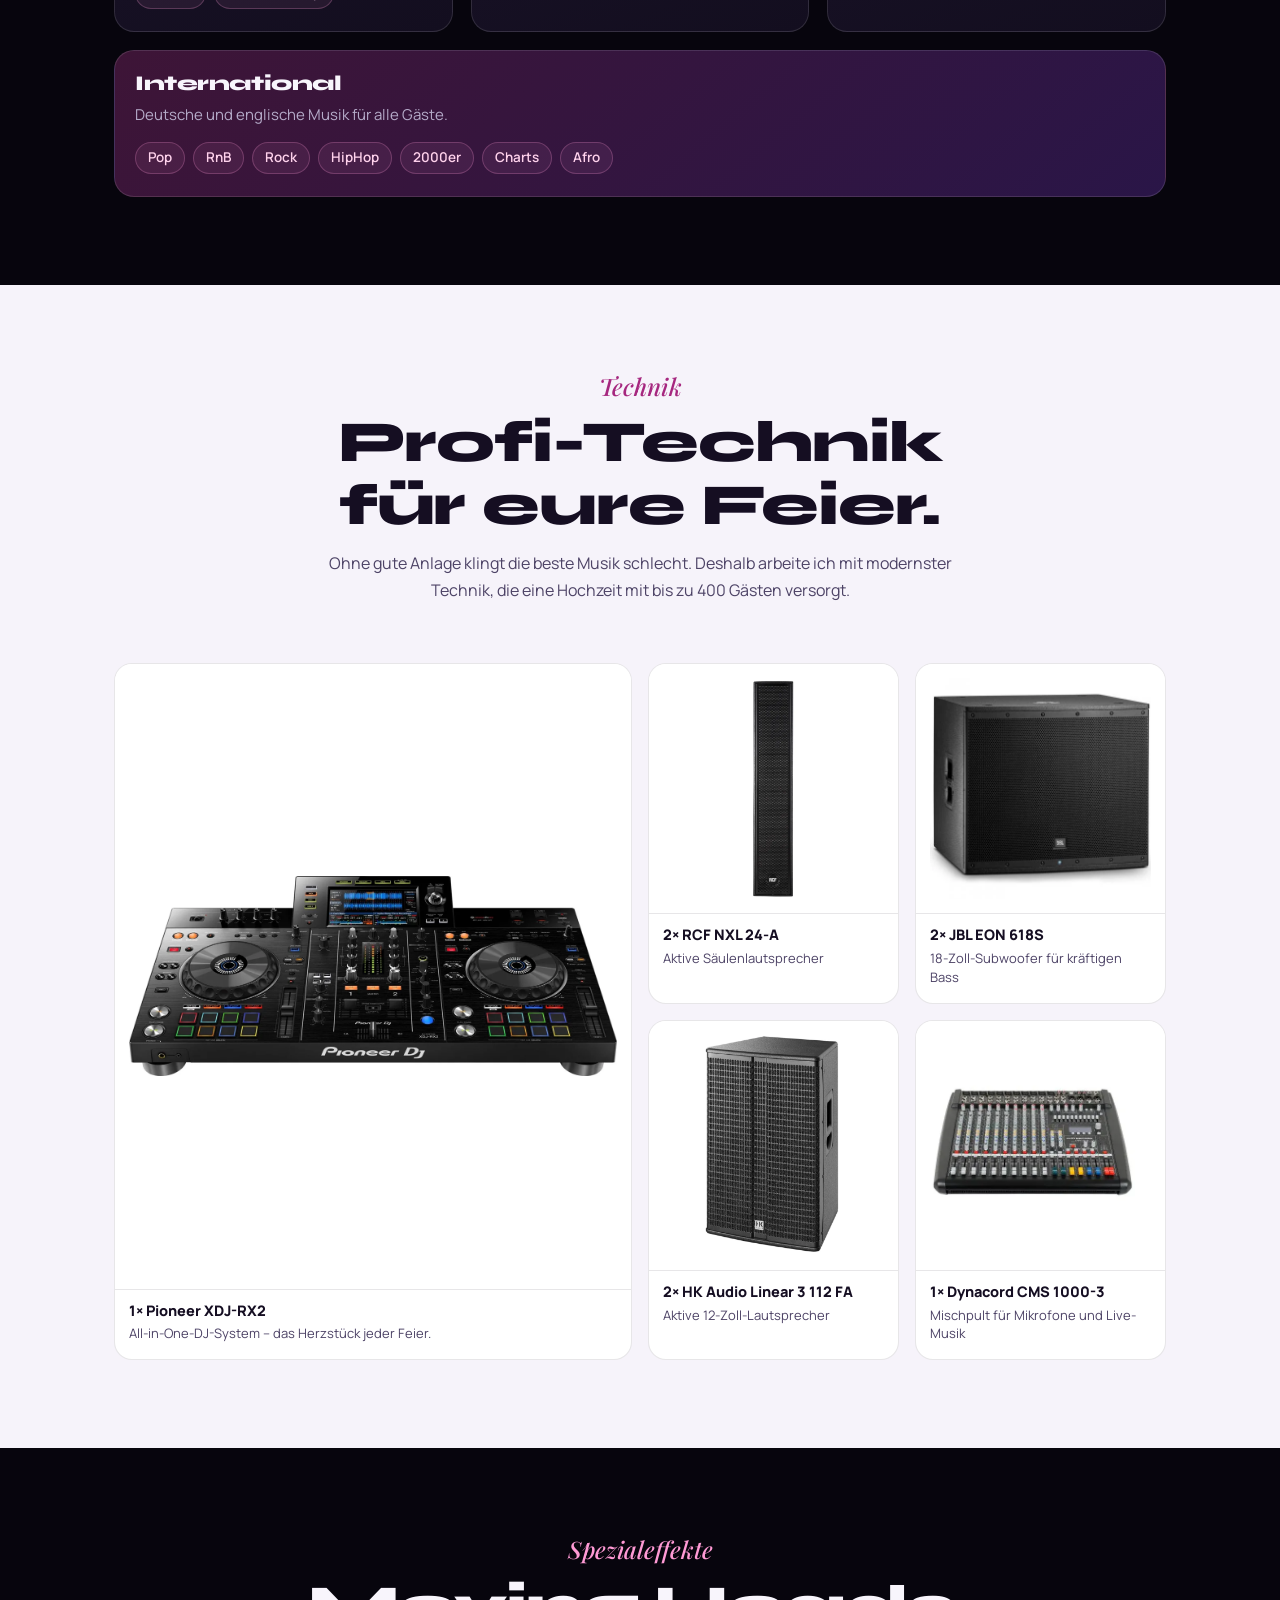
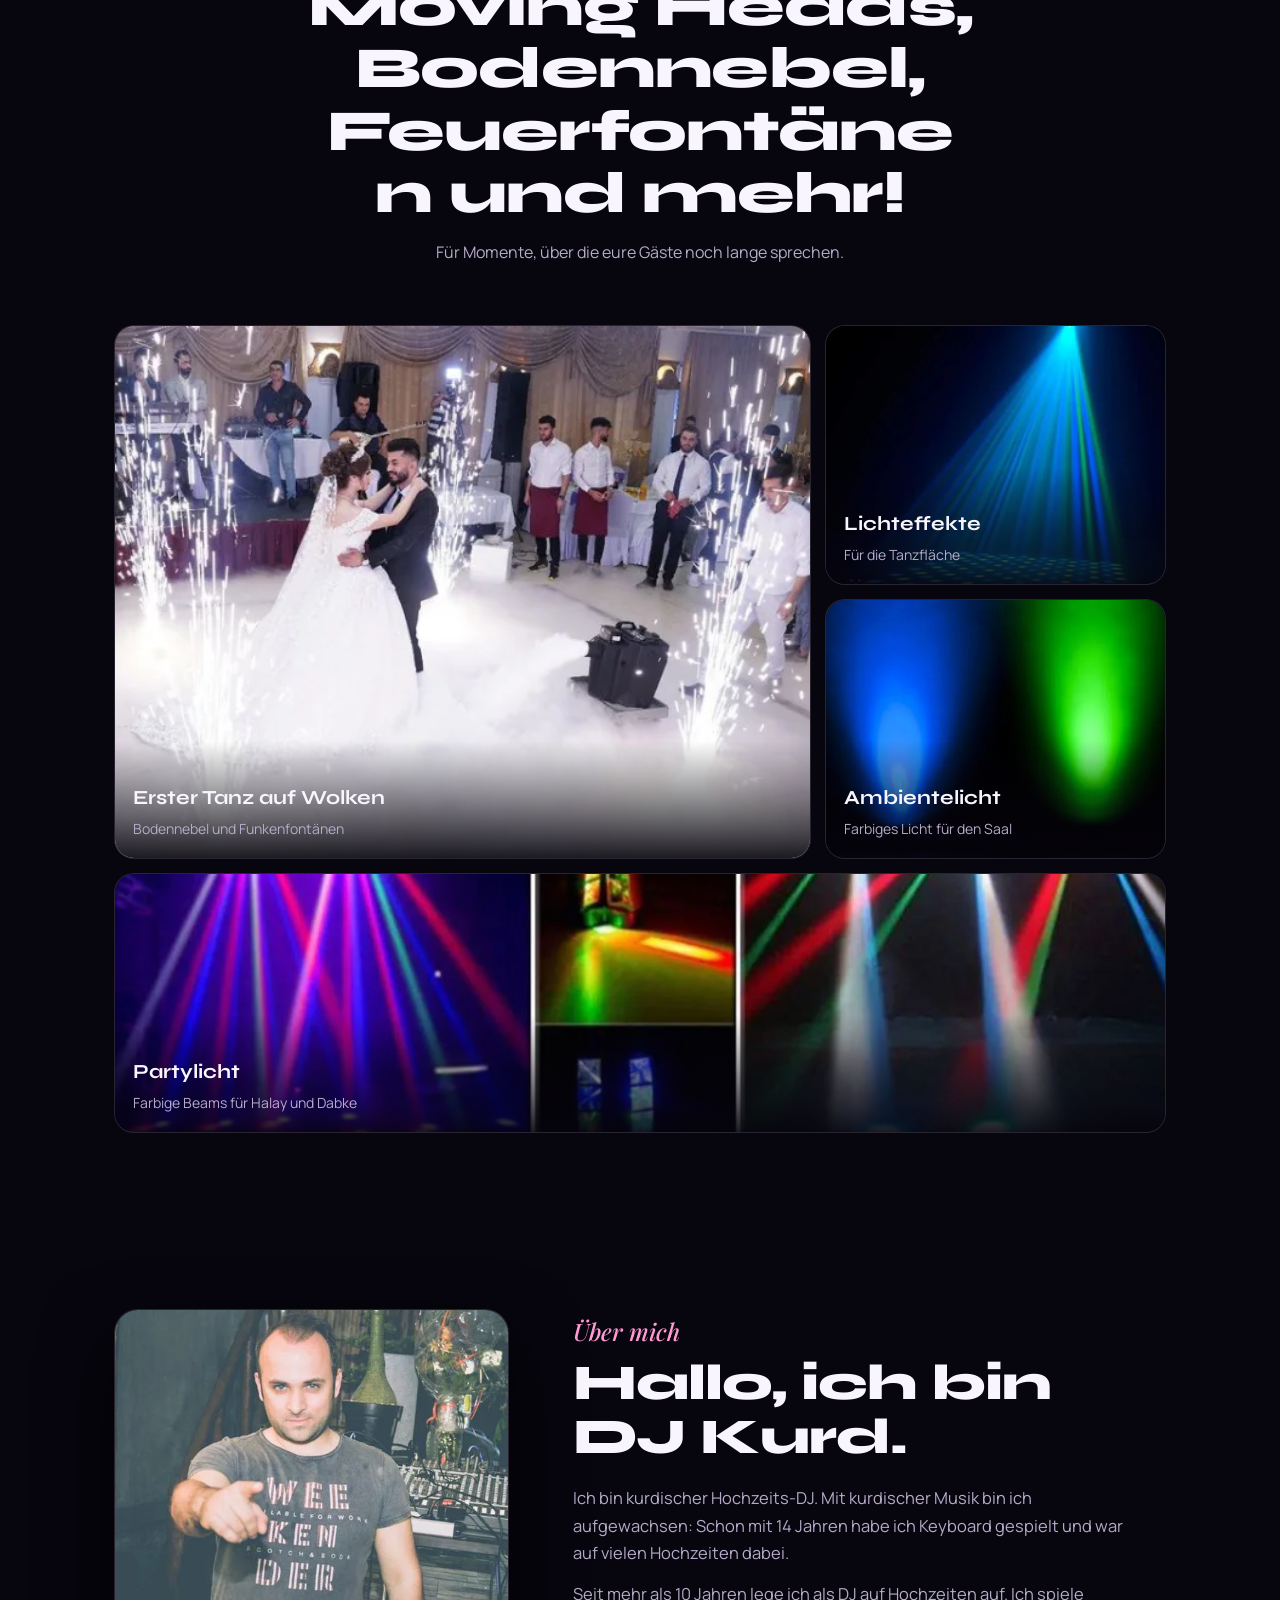
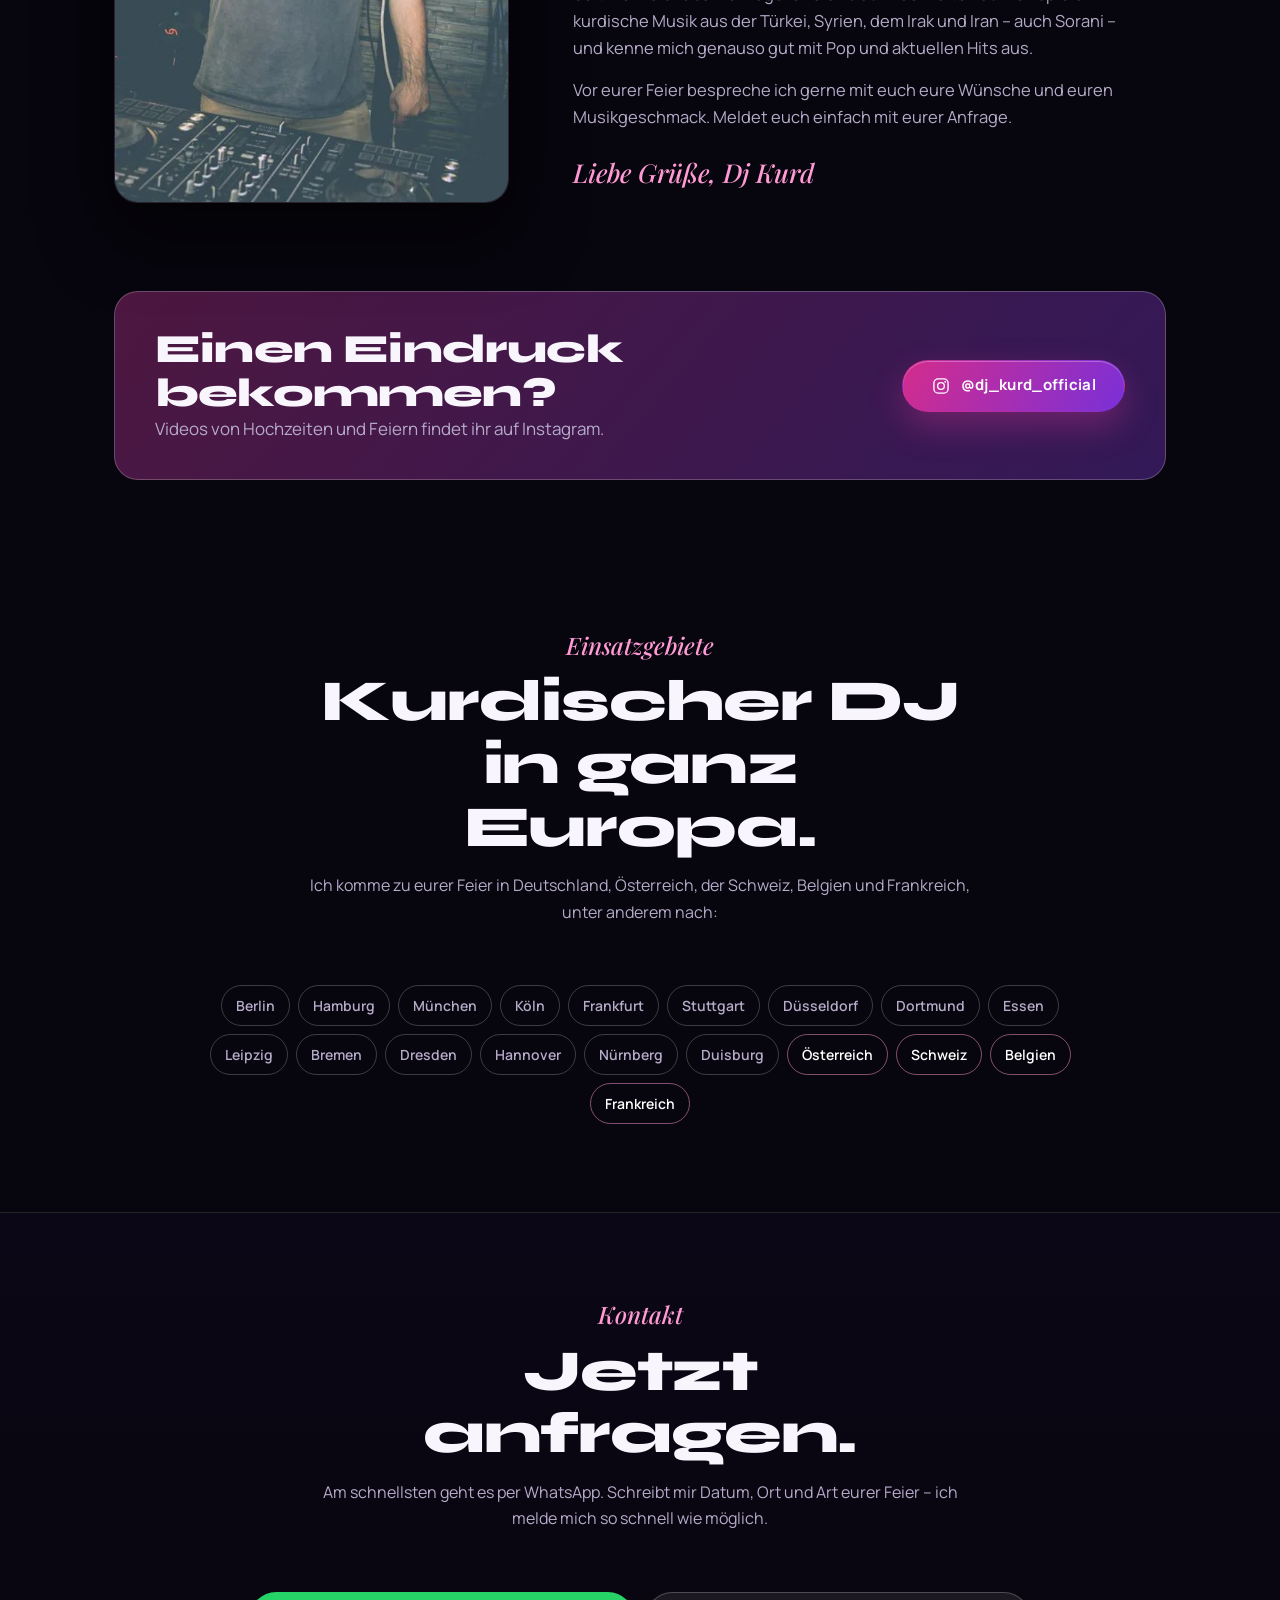
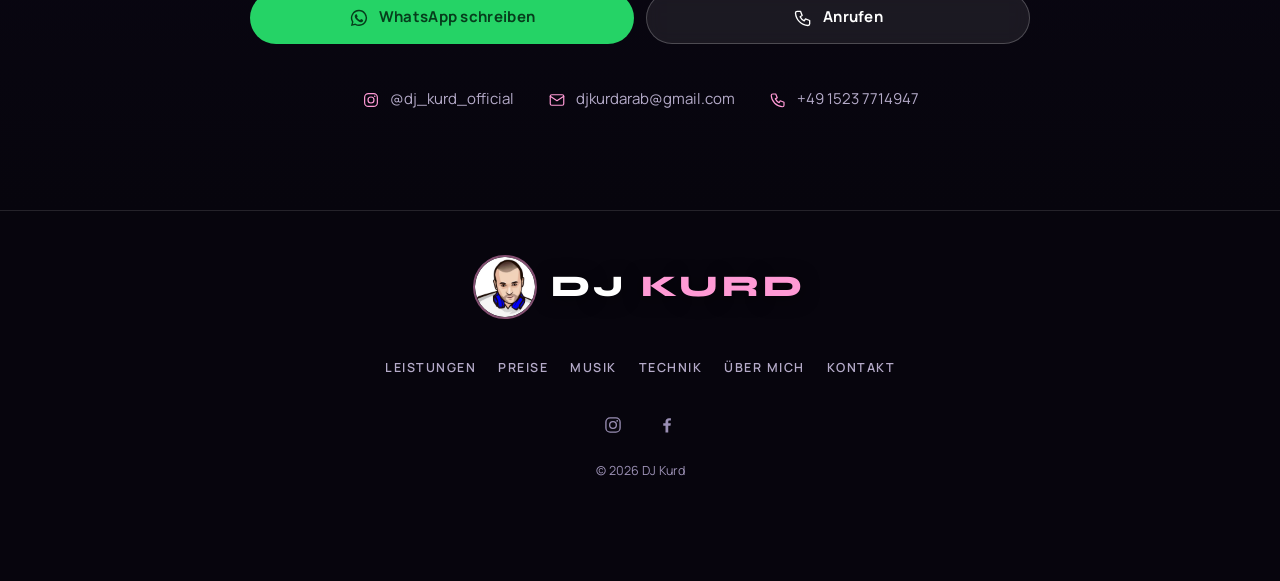
==== commit a44ccaec: "Add Turkish and Arabic versions with language switcher - tr/ and ar/ pages built from the German mas" ====
--- a/index.html
+++ b/index.html
@@ -7,28 +7,32 @@
 <meta name="robots" content="noindex, nofollow">
 <title>Kurdischer, Türkischer &amp; Arabischer DJ – DJ Kurd | Verlobung, Henna &amp; Hochzeit</title>
 <meta name="description" content="DJ Kurd – kurdischer, türkischer und arabischer Hochzeits-DJ. Über 10 Jahre Erfahrung, Moderation in Kurdisch und Deutsch, Moving Heads, Bodennebel und Feuerfontänen. Deutschland, Österreich, Schweiz, Belgien und Frankreich.">
+<meta property="og:title" content="DJ Kurd – Kurdischer, Türkischer &amp; Arabischer Hochzeits-DJ">
+<meta property="og:description" content="Verlobung, Henna und Hochzeit in Deutschland, Österreich, der Schweiz, Belgien und Frankreich.">
+<meta property="og:type" content="website">
+<!--i18n:head-->
 <link rel="canonical" href="https://www.djkurd.de/">
-<!-- Weitere Sprachen: einkommentieren, sobald /tr/ und /ar/ online sind.
 <link rel="alternate" hreflang="de" href="https://www.djkurd.de/">
 <link rel="alternate" hreflang="tr" href="https://www.djkurd.de/tr/">
 <link rel="alternate" hreflang="ar" href="https://www.djkurd.de/ar/">
 <link rel="alternate" hreflang="x-default" href="https://www.djkurd.de/">
--->
-<meta property="og:title" content="DJ Kurd – Kurdischer, Türkischer &amp; Arabischer Hochzeits-DJ">
-<meta property="og:description" content="Verlobung, Henna und Hochzeit in Deutschland, Österreich, der Schweiz, Belgien und Frankreich.">
-<meta property="og:type" content="website">
+<meta property="og:url" content="https://www.djkurd.de/">
 <meta property="og:locale" content="de_DE">
-<meta property="og:url" content="https://www.djkurd.de/">
+<meta property="og:locale:alternate" content="tr_TR">
+<meta property="og:locale:alternate" content="ar_AR">
 <meta property="og:image" content="https://www.djkurd.de/assets/img/og-image.jpg">
+<!--/i18n:head-->
 <meta name="theme-color" content="#07050d">
 <link rel="icon" href="favicon.ico" sizes="any">
 <link rel="apple-touch-icon" href="apple-touch-icon.png">
 <link rel="preload" href="assets/fonts/syne-latin.woff2" as="font" type="font/woff2" crossorigin>
 <link rel="preload" href="assets/fonts/manrope-latin.woff2" as="font" type="font/woff2" crossorigin>
-<link rel="stylesheet" href="assets/site.css?v=4">
+<link rel="stylesheet" href="assets/site.css?v=5">
+<!--i18n:jsonld-->
 <script type="application/ld+json">
-{"@context":"https://schema.org","@type":"EntertainmentBusiness","name":"DJ Kurd","alternateName":"Kurdischer DJ","description":"Kurdischer, türkischer und arabischer Hochzeits-DJ","url":"https://www.djkurd.de/","image":"https://www.djkurd.de/assets/img/og-image.jpg","logo":"https://www.djkurd.de/assets/img/icon-512.png","telephone":"+4915237714947","email":"djkurdarab@gmail.com","address":{"@type":"PostalAddress","addressCountry":"DE"},"areaServed":[{"@type":"Country","name":"Deutschland"},{"@type":"Country","name":"Österreich"},{"@type":"Country","name":"Schweiz"},{"@type":"Country","name":"Belgien"},{"@type":"Country","name":"Frankreich"}],"knowsLanguage":["de","ku","ar","tr"],"sameAs":["https://www.instagram.com/dj_kurd_official","https://www.facebook.com/DJKURDIM"]}
+{"@context": "https://schema.org", "@type": "EntertainmentBusiness", "name": "DJ Kurd", "url": "https://www.djkurd.de/", "inLanguage": "de", "image": "https://www.djkurd.de/assets/img/og-image.jpg", "logo": "https://www.djkurd.de/assets/img/icon-512.png", "telephone": "+4915237714947", "email": "djkurdarab@gmail.com", "address": {"@type": "PostalAddress", "addressCountry": "DE"}, "areaServed": [{"@type": "Country", "name": "Deutschland"}, {"@type": "Country", "name": "Österreich"}, {"@type": "Country", "name": "Schweiz"}, {"@type": "Country", "name": "Belgien"}, {"@type": "Country", "name": "Frankreich"}], "knowsLanguage": ["ku", "de", "tr", "ar"], "sameAs": ["https://www.instagram.com/dj_kurd_official", "https://www.facebook.com/DJKURDIM"]}
 </script>
+<!--/i18n:jsonld-->
 </head>
 <body>
 <a class="skip" href="#main">Zum Inhalt springen</a>
@@ -44,24 +48,27 @@
 </svg>
 
 <div class="top">
+  <!--i18n:hint--><div class="lang-hint" id="lang-hint" hidden><a href="./"></a><button type="button" aria-label="Schließen">×</button></div><!--/i18n:hint-->
   <div class="topbar">
     <div class="wrap">
-      <a href="tel:+4915237714947"><svg><use href="#i-phone"/></svg>+49 1523 7714947</a>
-      <a href="mailto:djkurdarab@gmail.com"><svg><use href="#i-mail"/></svg>djkurdarab@gmail.com</a>
+      <a href="tel:+4915237714947"><svg><use href="#i-phone"/></svg><bdi>+49 1523 7714947</bdi></a>
+      <a href="mailto:djkurdarab@gmail.com"><svg><use href="#i-mail"/></svg><bdi>djkurdarab@gmail.com</bdi></a>
       <a href="https://www.instagram.com/dj_kurd_official" rel="noopener" target="_blank"><svg><use href="#i-ig"/></svg>Instagram</a>
       <a href="https://www.facebook.com/DJKURDIM" rel="noopener" target="_blank"><svg><use href="#i-fb"/></svg>Facebook</a>
-      <span class="end"><svg><use href="#i-pin"/></svg>Deutschland · Österreich · Schweiz · Belgien · Frankreich</span>
+      <span class="end"><svg><use href="#i-pin"/></svg><!--i18n:countries-->Deutschland · Österreich · Schweiz · Belgien · Frankreich<!--/i18n:countries--></span>
+      <!--i18n:topbar-lang--><nav class="lang-inline" aria-label="Sprache"><a href="./" hreflang="de" lang="de" aria-current="true" data-suggest="Diese Seite auf Deutsch ansehen">DE</a><a href="tr/" hreflang="tr" lang="tr" data-suggest="Bu siteyi Türkçe görüntüleyin">TR</a><a href="ar/" hreflang="ar" lang="ar" dir="rtl" data-suggest="اعرض هذا الموقع بالعربية">AR</a></nav><!--/i18n:topbar-lang-->
     </div>
   </div>
   <header class="nav">
     <div class="wrap">
-      <a class="brand" href="#start" aria-label="DJ Kurd, Startseite"><img src="apple-touch-icon.png" alt="" width="64" height="64">DJ <b>KURD</b></a>
+      <a class="brand" href="#start" aria-label="DJ Kurd, Startseite"><img src="apple-touch-icon.png" alt="" width="64" height="64"><span>DJ <b>KURD</b></span></a>
       <input type="checkbox" id="menu" class="menu-check" aria-label="Menü öffnen">
       <div class="nav-end">
         <a class="icon-btn" href="tel:+4915237714947" aria-label="Anrufen"><svg><use href="#i-phone"/></svg></a>
         <label for="menu" class="icon-btn menu-btn" aria-hidden="true"><span></span><span></span></label>
       </div>
       <div class="nav-menu">
+        <!--i18n:menu-lang--><div class="lang" role="navigation" aria-label="Sprache"><a href="./" hreflang="de" lang="de" aria-current="true">Deutsch</a><a href="tr/" hreflang="tr" lang="tr">Türkçe</a><a href="ar/" hreflang="ar" lang="ar" dir="rtl">العربية</a></div><!--/i18n:menu-lang-->
         <nav class="nav-start" aria-label="Hauptmenü">
           <a href="#leistungen">Leistungen</a>
           <a href="#preise">Preise</a>
@@ -73,12 +80,6 @@
           <a href="#kontakt">Kontakt</a>
         </nav>
         <a class="btn btn-wa" href="https://wa.me/4915237714947?text=Hallo%20DJ%20Kurd%2C%20ich%20interessiere%20mich%20f%C3%BCr%20eine%20Buchung." rel="noopener" target="_blank"><svg><use href="#i-wa"/></svg>WhatsApp schreiben</a>
-        <!-- Sprachwahl: "hidden" entfernen, sobald weitere Sprachen online sind -->
-        <div class="lang" hidden>
-          <a href="/" hreflang="de" lang="de" aria-current="true">DE</a>
-          <a href="/tr/" hreflang="tr" lang="tr">TR</a>
-          <a href="/ar/" hreflang="ar" lang="ar">AR</a>
-        </div>
       </div>
     </div>
   </header>
@@ -307,13 +308,14 @@
         <h2 id="insta-h">Einen Eindruck bekommen?</h2>
         <p>Videos von Hochzeiten und Feiern findet ihr auf Instagram.</p>
       </div>
-      <a class="btn btn-pink" href="https://www.instagram.com/dj_kurd_official" rel="noopener" target="_blank"><svg><use href="#i-ig"/></svg>@dj_kurd_official</a>
+      <a class="btn btn-pink" href="https://www.instagram.com/dj_kurd_official" rel="noopener" target="_blank"><svg><use href="#i-ig"/></svg><bdi>@dj_kurd_official</bdi></a>
     </div>
   </div>
 </section>
 
 <section class="sec areas" id="einsatzgebiete" aria-labelledby="areas-h">
   <div class="wrap">
+    <!--i18n:areas-->
     <div class="head">
       <h2 id="areas-h"><span class="script">Einsatzgebiete</span>Kurdischer DJ in ganz Europa.</h2>
       <p>Ich komme zu eurer Feier in Deutschland, Österreich, der Schweiz, Belgien und Frankreich, unter anderem nach:</p>
@@ -321,6 +323,7 @@
     <ul class="city-list">
       <li>Berlin</li><li>Hamburg</li><li>München</li><li>Köln</li><li>Frankfurt</li><li>Stuttgart</li><li>Düsseldorf</li><li>Dortmund</li><li>Essen</li><li>Leipzig</li><li>Bremen</li><li>Dresden</li><li>Hannover</li><li>Nürnberg</li><li>Duisburg</li><li class="country">Österreich</li><li class="country">Schweiz</li><li class="country">Belgien</li><li class="country">Frankreich</li>
     </ul>
+    <!--/i18n:areas-->
   </div>
 </section>
 
@@ -335,9 +338,9 @@
       <a class="btn btn-ghost" href="tel:+4915237714947"><svg><use href="#i-phone"/></svg>Anrufen</a>
     </div>
     <div class="direct">
-      <a href="https://www.instagram.com/dj_kurd_official" rel="noopener" target="_blank"><svg><use href="#i-ig"/></svg>@dj_kurd_official</a>
-      <a href="mailto:djkurdarab@gmail.com"><svg><use href="#i-mail"/></svg>djkurdarab@gmail.com</a>
-      <a href="tel:+4915237714947"><svg><use href="#i-phone"/></svg>+49 1523 7714947</a>
+      <a href="https://www.instagram.com/dj_kurd_official" rel="noopener" target="_blank"><svg><use href="#i-ig"/></svg><bdi>@dj_kurd_official</bdi></a>
+      <a href="mailto:djkurdarab@gmail.com"><svg><use href="#i-mail"/></svg><bdi>djkurdarab@gmail.com</bdi></a>
+      <a href="tel:+4915237714947"><svg><use href="#i-phone"/></svg><bdi>+49 1523 7714947</bdi></a>
     </div>
   </div>
 </section>
@@ -346,7 +349,7 @@
 
 <footer class="site">
   <div class="wrap">
-    <a class="brand" href="#start"><img src="apple-touch-icon.png" alt="" width="64" height="64">DJ <b>KURD</b></a>
+    <a class="brand" href="#start"><img src="apple-touch-icon.png" alt="" width="64" height="64"><span>DJ <b>KURD</b></span></a>
     <nav aria-label="Footer">
       <a href="#leistungen">Leistungen</a>
       <a href="#preise">Preise</a>
@@ -385,6 +388,36 @@
   // Close the chat popup when tapping elsewhere or pressing Escape.
   document.addEventListener('click', function (e) { if (chat.open && !chat.contains(e.target)) chat.open = false; });
   document.addEventListener('keydown', function (e) { if (e.key === 'Escape') chat.open = false; });
+
+  // Suggest the visitor's own language (never redirects automatically).
+  var hint = document.getElementById('lang-hint');
+  if (hint) {
+    var dismissed = false;
+    try { dismissed = localStorage.getItem('langHint') === 'off'; } catch (e) {}
+    var here = document.documentElement.lang;
+    var prefs = (navigator.languages || [navigator.language || '']).map(function (l) { return String(l).slice(0, 2).toLowerCase(); });
+    var links = {};
+    document.querySelectorAll('.lang-inline a[hreflang]').forEach(function (a) { links[a.hreflang] = a; });
+    for (var i = 0; i < prefs.length && !dismissed; i++) {
+      if (prefs[i] === here) break;
+      var a = links[prefs[i]];
+      if (a) {
+        var go = hint.querySelector('a');
+        go.href = a.getAttribute('href');
+        go.textContent = a.dataset.suggest;
+        go.lang = a.hreflang;
+        go.dir = a.hreflang === 'ar' ? 'rtl' : 'ltr';
+        hint.hidden = false;
+        document.documentElement.classList.add('has-hint');
+        break;
+      }
+    }
+    hint.querySelector('button').addEventListener('click', function () {
+      hint.hidden = true;
+      document.documentElement.classList.remove('has-hint');
+      try { localStorage.setItem('langHint', 'off'); } catch (e) {}
+    });
+  }
 })();
 </script>
 </body>
--- a/assets/site.css
+++ b/assets/site.css
@@ -19,7 +19,7 @@
 :root[data-theme="dark"],:root[data-theme="light"]{--bg:#07050d;--text:#f8f5fc;color-scheme:dark}
 
 *{box-sizing:border-box}
-html{-webkit-text-size-adjust:100%;scroll-behavior:smooth;scroll-padding-top:calc(var(--head-h) + 12px)}
+html{-webkit-text-size-adjust:100%;scroll-behavior:smooth;scroll-padding-top:calc(var(--head-h) + var(--hint-h,0px) + 12px)}
 body{margin:0;background:var(--bg);color:var(--text);font-family:var(--body);font-size:16px;line-height:1.65;-webkit-font-smoothing:antialiased;overflow-x:hidden}
 img,svg{display:block;max-width:100%}
 img{height:auto}
@@ -85,13 +85,20 @@
 .nav-menu nav a{padding:14px 0;border-bottom:1px solid var(--line)}
 .nav-menu nav a:hover{color:var(--pink-2)}
 .nav-menu .btn{margin-top:18px;width:100%}
-.lang{display:flex;gap:8px;margin-top:16px}
-.lang[hidden]{display:none}
-.lang a{min-width:44px;min-height:36px;display:inline-flex;align-items:center;justify-content:center;border:1px solid var(--line-2);border-radius:999px;font-size:12px;font-weight:700;letter-spacing:.1em}
-.lang a[aria-current="true"]{background:#fff;color:var(--ink)}
+.lang{display:flex;gap:8px;margin:12px 0 6px}
+.lang a{flex:1;min-height:44px;display:inline-flex;align-items:center;justify-content:center;border:1px solid var(--line-2);border-radius:999px;font-size:14px;font-weight:700}
+.lang a[aria-current="true"]{background:#fff;color:var(--ink);border-color:#fff}
+.lang-inline{display:flex;gap:2px;padding-inline-start:16px;border-inline-start:1px solid rgba(255,255,255,.22)}
+.lang-inline a{padding:3px 7px;border-radius:6px;font-weight:700;letter-spacing:.08em}
+.lang-inline a[aria-current="true"]{background:rgba(255,255,255,.16);color:#fff}
+.lang-hint{position:relative;display:flex;align-items:center;justify-content:center;min-height:42px;padding-block:6px;padding-inline:16px 48px;background:var(--grad);color:#fff;font-size:14px;font-weight:700;text-align:center}
+.lang-hint[hidden]{display:none}
+.lang-hint a{text-decoration:underline;text-underline-offset:3px}
+.lang-hint button{position:absolute;inset-inline-end:4px;top:50%;transform:translateY(-50%);width:40px;height:40px;border:0;border-radius:999px;background:none;color:#fff;font:inherit;font-size:22px;line-height:1;cursor:pointer}
+html.has-hint{--hint-h:42px}
 
 /* Hero */
-.hero{position:relative;overflow:hidden;min-height:100svh;display:flex;align-items:center;justify-content:center;text-align:center;padding:calc(var(--head-h) + 48px) 0 180px}
+.hero{position:relative;overflow:hidden;min-height:100svh;display:flex;align-items:center;justify-content:center;text-align:center;padding:calc(var(--head-h) + var(--hint-h,0px) + 48px) 0 180px}
 .hero-art{position:absolute;inset:0;z-index:0}
 .hero-art .stage{position:absolute;inset:0;width:100%;height:100%;object-fit:cover;object-position:50% 100%}
 .hero::before{content:"";position:absolute;inset:0;z-index:1;background:radial-gradient(ellipse 80% 55% at 50% 44%,rgba(5,3,11,.84),rgba(5,3,11,.4) 60%,rgba(5,3,11,0) 82%)}
@@ -229,7 +236,7 @@
 .site small{display:block;margin-top:14px;color:var(--dim);font-size:12.5px}
 
 /* Chat button (WhatsApp / Messenger) */
-.chat{position:fixed;inset-inline-end:max(16px,env(safe-area-inset-right));bottom:max(16px,env(safe-area-inset-bottom));z-index:90}
+.chat{position:fixed;right:max(16px,env(safe-area-inset-right));bottom:max(16px,env(safe-area-inset-bottom));z-index:90}
 .chat summary{list-style:none;display:flex;align-items:center;gap:10px;height:58px;padding:0 20px 0 16px;border-radius:999px;background:var(--wa);color:var(--wa-ink);font-weight:800;font-size:15px;cursor:pointer;box-shadow:0 14px 34px rgba(0,0,0,.45),0 0 0 4px rgba(37,211,102,.18)}
 .chat summary::-webkit-details-marker{display:none}
 .chat summary svg{width:28px;height:28px;flex:none}
@@ -237,7 +244,7 @@
 .chat[open] summary{background:#fff;color:var(--ink);box-shadow:0 14px 34px rgba(0,0,0,.45)}
 .chat[open] summary .open-ic{display:none}
 .chat[open] summary .x{display:block;width:22px;height:22px}
-.chat-menu{position:absolute;inset-inline-end:0;bottom:70px;width:min(300px,calc(100vw - 32px));padding:16px;border-radius:20px;background:#fff;color:var(--ink);box-shadow:0 24px 60px rgba(0,0,0,.55);transform-origin:100% 100%;animation:pop .18s ease-out}
+.chat-menu{position:absolute;right:0;bottom:70px;width:min(300px,calc(100vw - 32px));padding:16px;border-radius:20px;background:#fff;color:var(--ink);box-shadow:0 24px 60px rgba(0,0,0,.55);transform-origin:100% 100%;animation:pop .18s ease-out}
 .chat-menu p{font-size:14px;color:var(--ink-2);margin:0 4px 12px;line-height:1.45}
 .chat-menu p b{display:block;color:var(--ink);font-size:16px}
 .chat-menu a{display:flex;align-items:center;gap:12px;min-height:56px;padding:10px 14px;border-radius:14px;font-weight:700;font-size:15px;color:#fff}
@@ -309,7 +316,7 @@
   .nav-menu .btn,.nav-menu .lang{display:none}
   .brand img{width:76px;height:76px}
   .site .brand img{width:64px;height:64px}
-  .hero{min-height:min(96vh,940px);padding:190px 0 200px}
+  .hero{min-height:min(96vh,940px);padding:calc(190px + var(--hint-h,0px)) 0 200px}
   .eyebrow{font-size:12.5px;letter-spacing:.46em}
   .hero .sub{font-size:14.5px;letter-spacing:.3em}
   .head{margin-bottom:60px}
@@ -331,6 +338,16 @@
   .legal-page .nav .wrap{display:flex}
 }
 
+/* Arabic: Cairo font, no letter-spacing (it breaks joined letters), roomier line height */
+html[lang="ar"]{--display:"Cairo",sans-serif;--body:"Cairo",system-ui,sans-serif;--script:"Cairo",sans-serif}
+html[lang="ar"] body{line-height:1.8}
+html[lang="ar"] *{letter-spacing:0!important}
+html[lang="ar"] h1,html[lang="ar"] h2,html[lang="ar"] h3{line-height:1.35;hyphens:none}
+html[lang="ar"] .hero h1{line-height:1.3}
+html[lang="ar"] .hero h1 em,html[lang="ar"] .script{font-style:normal;font-weight:700}
+html[lang="ar"] .brand{font-family:"Syne",sans-serif;letter-spacing:.14em!important}
+html[lang="ar"] .eyebrow,html[lang="ar"] .hero .sub{font-size:15px}
+
 @media (prefers-reduced-motion:reduce){
   html{scroll-behavior:auto}
   *,*::before,*::after{animation:none!important;transition:none!important}
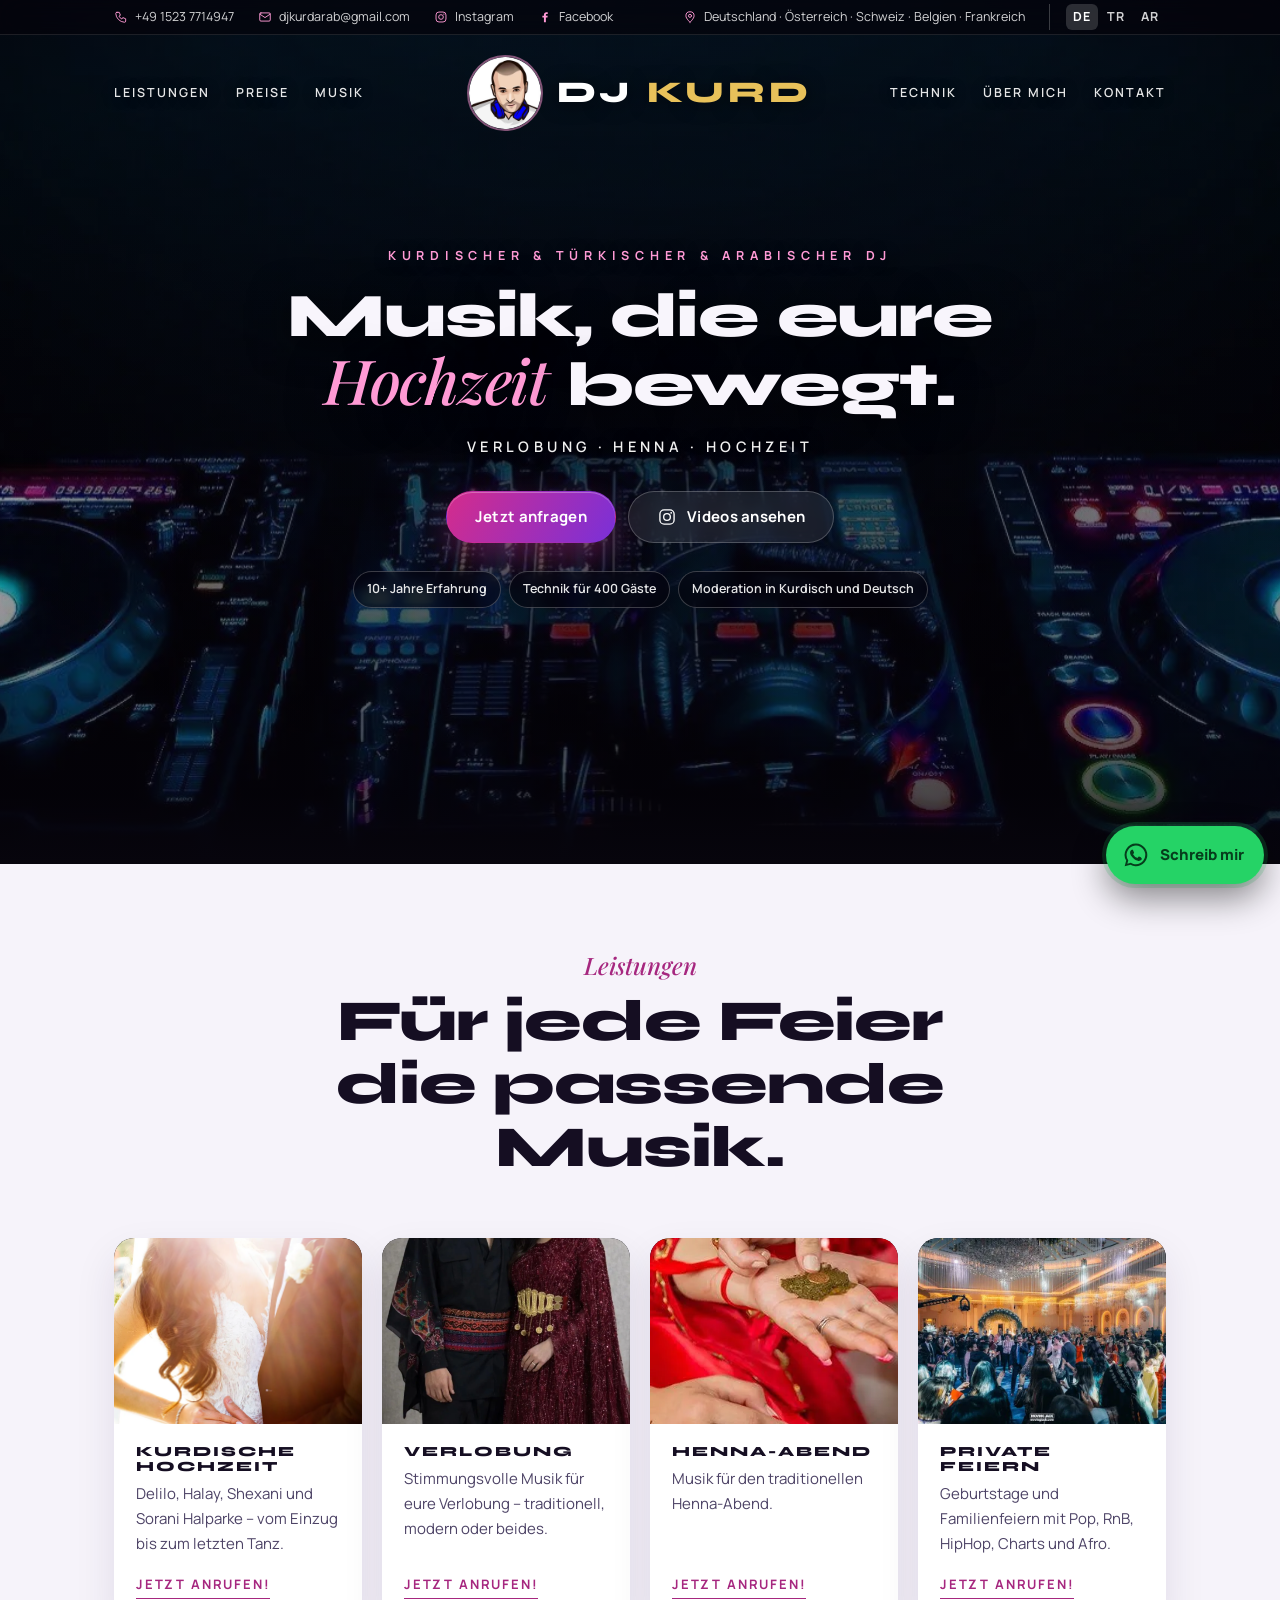
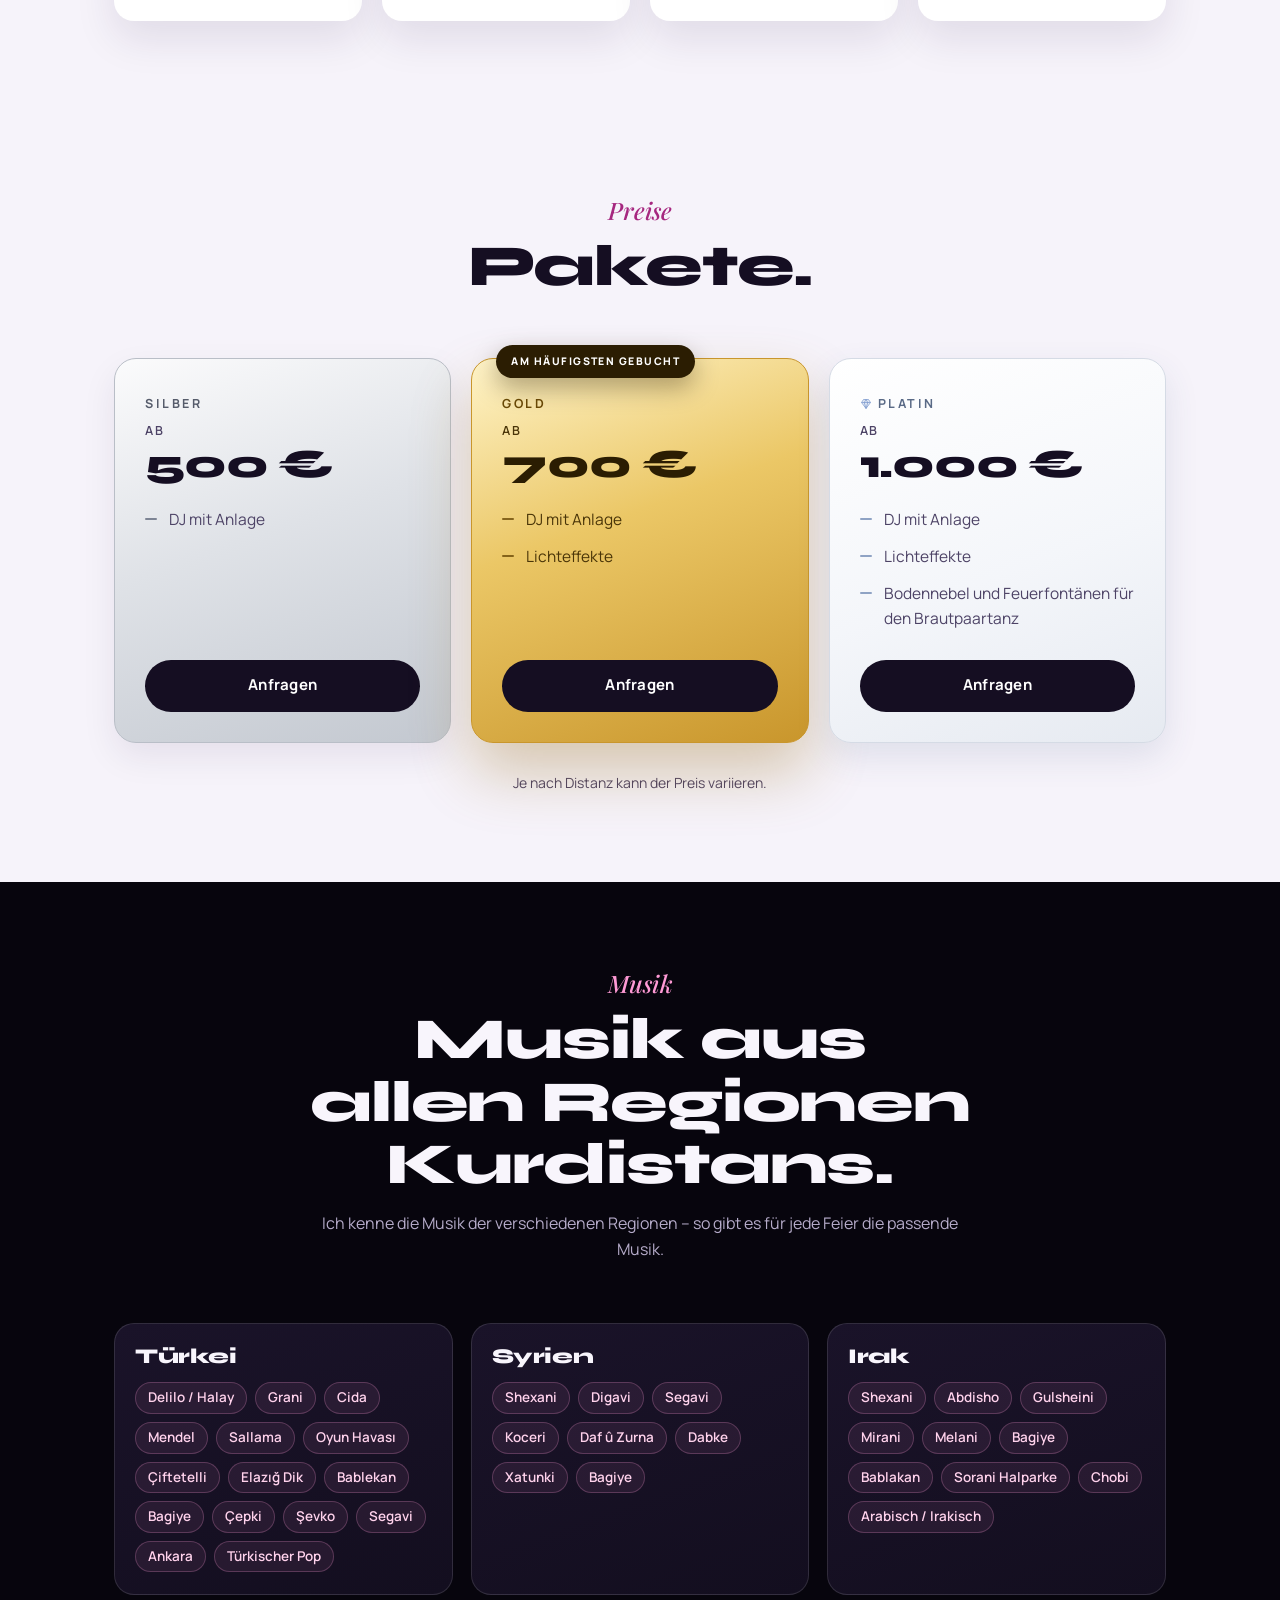
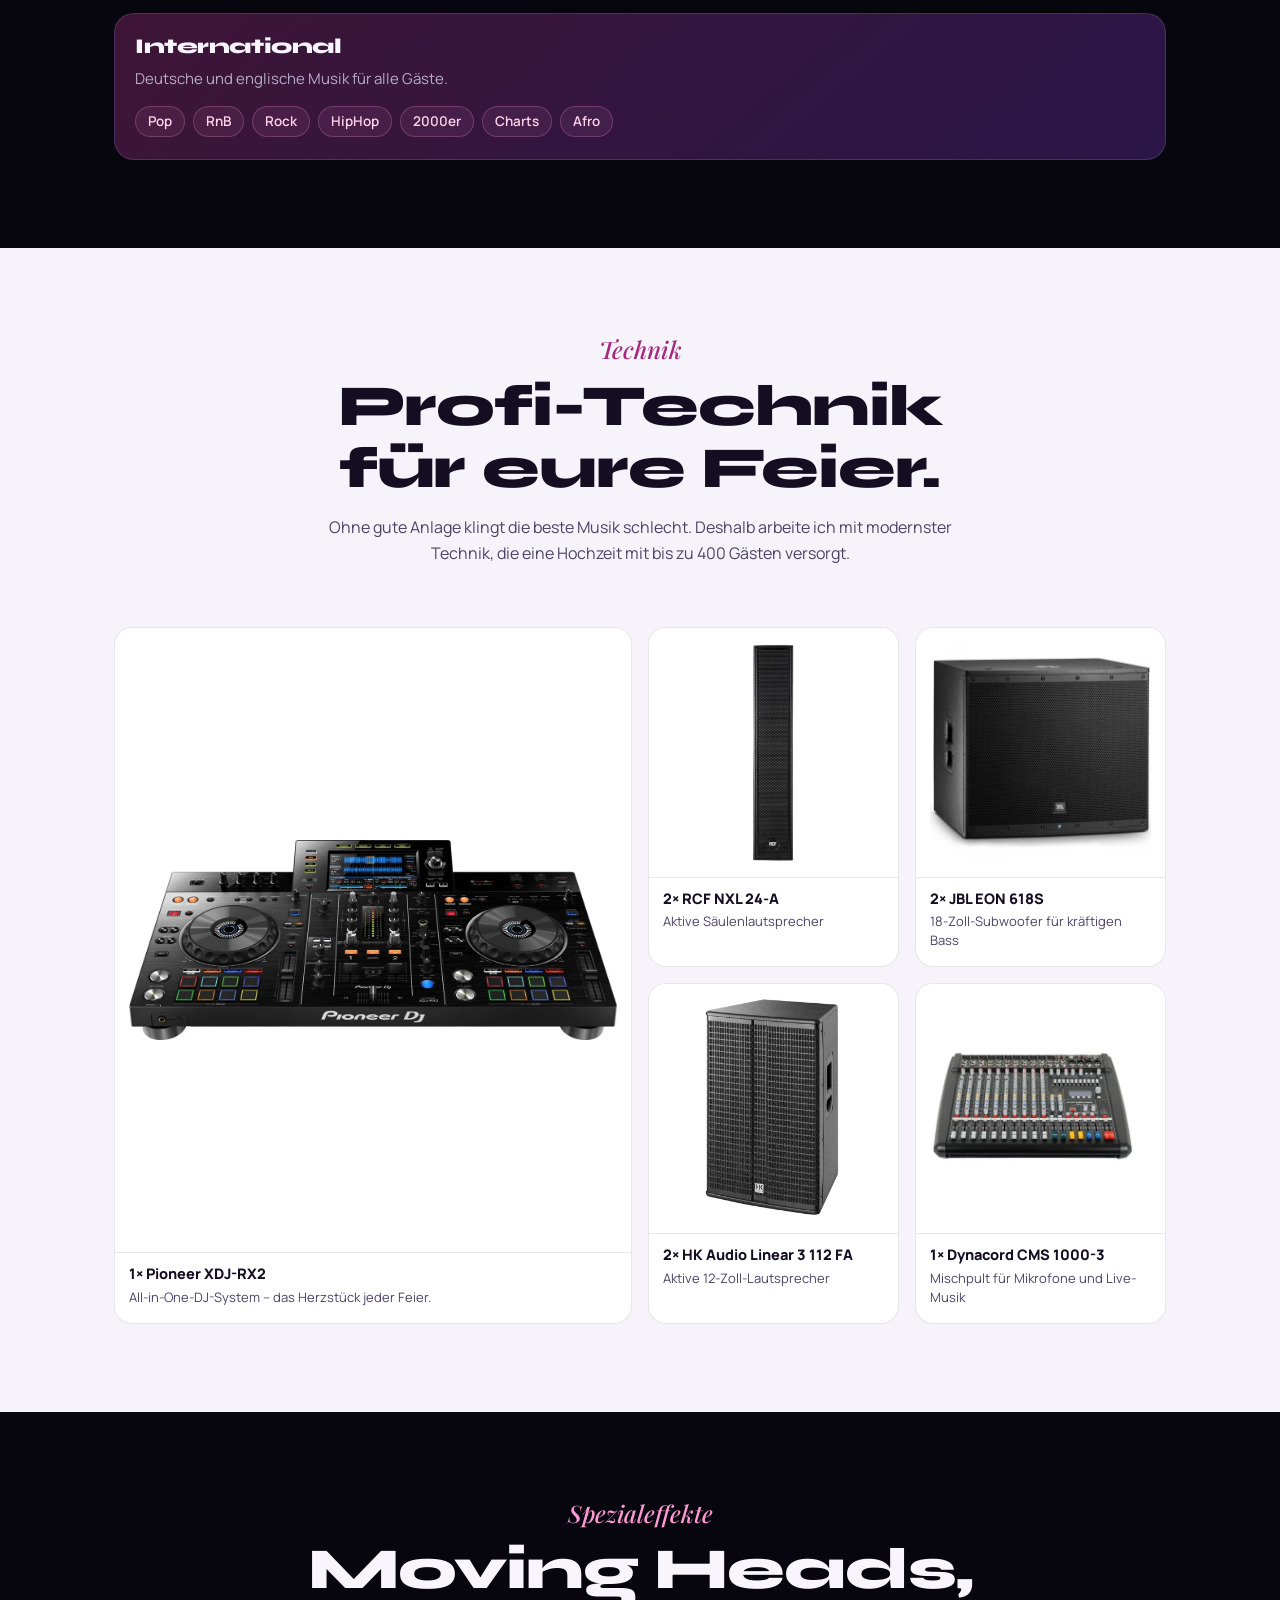
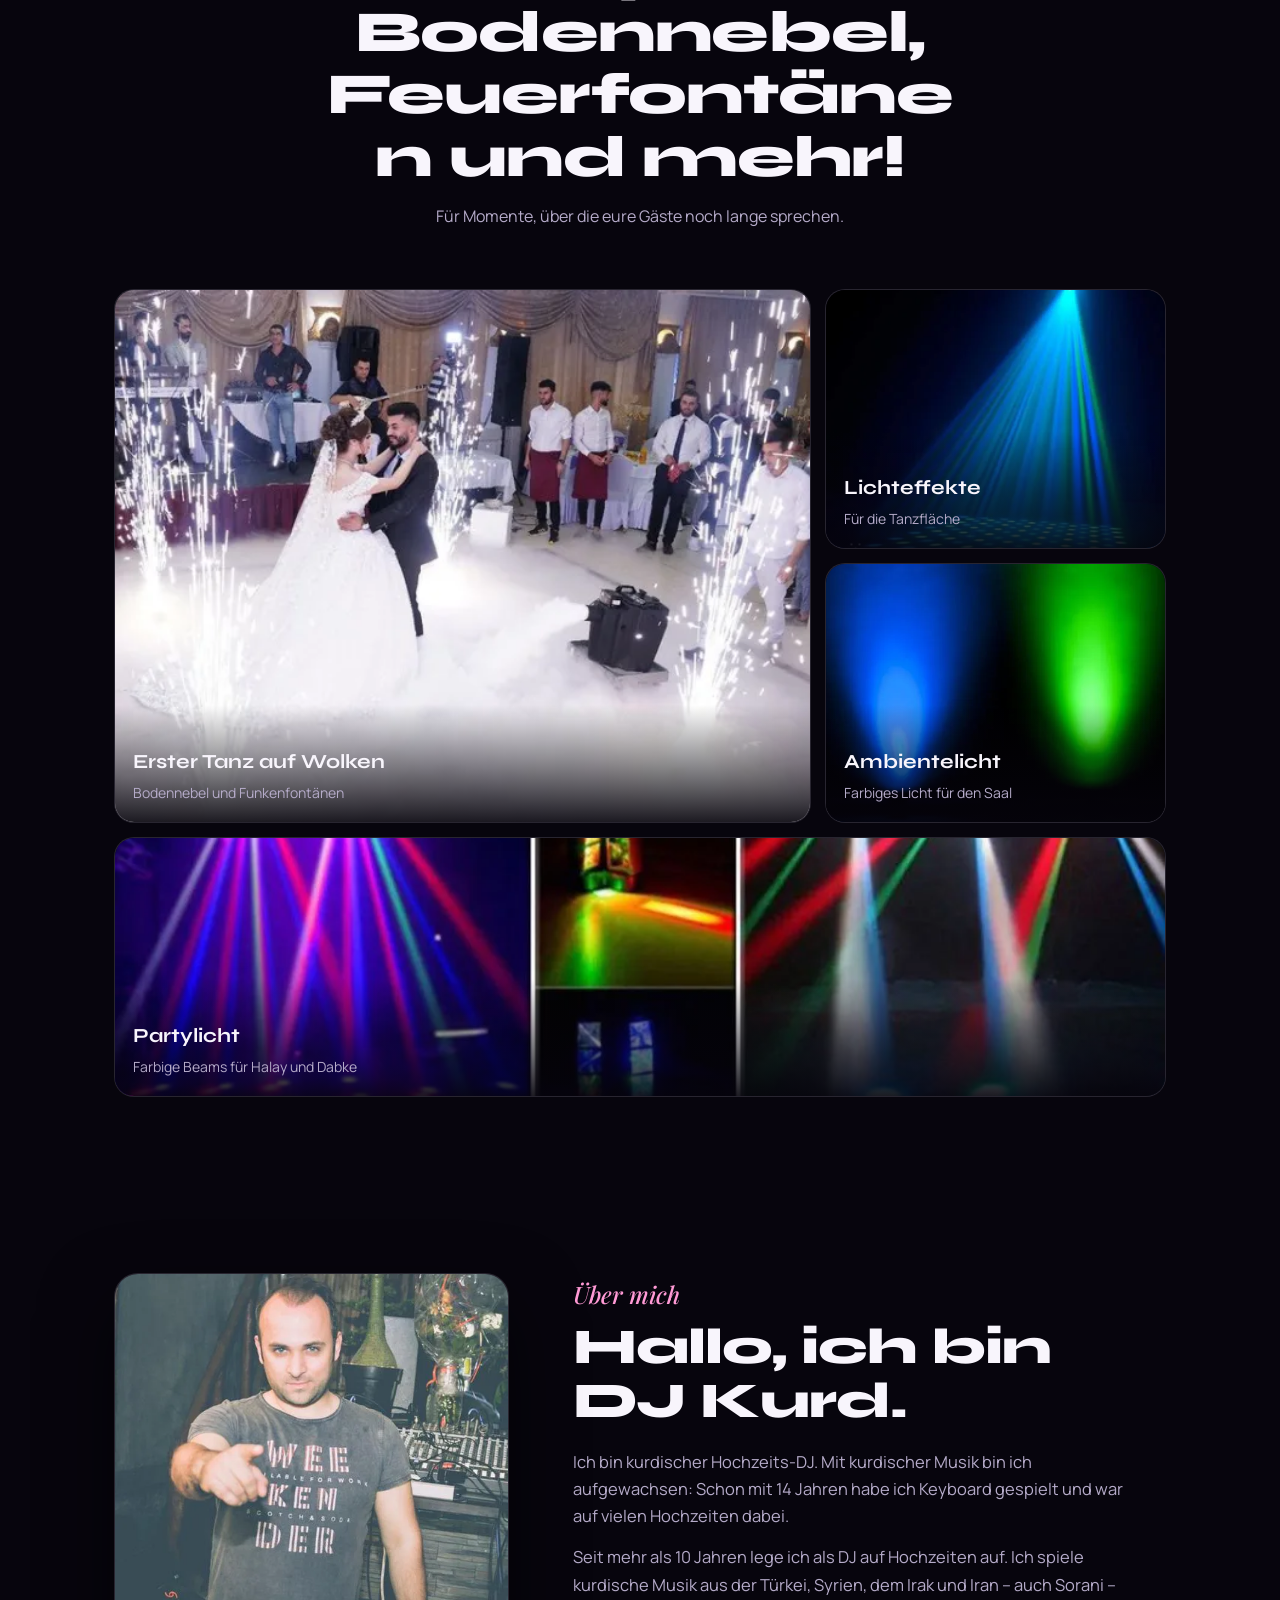
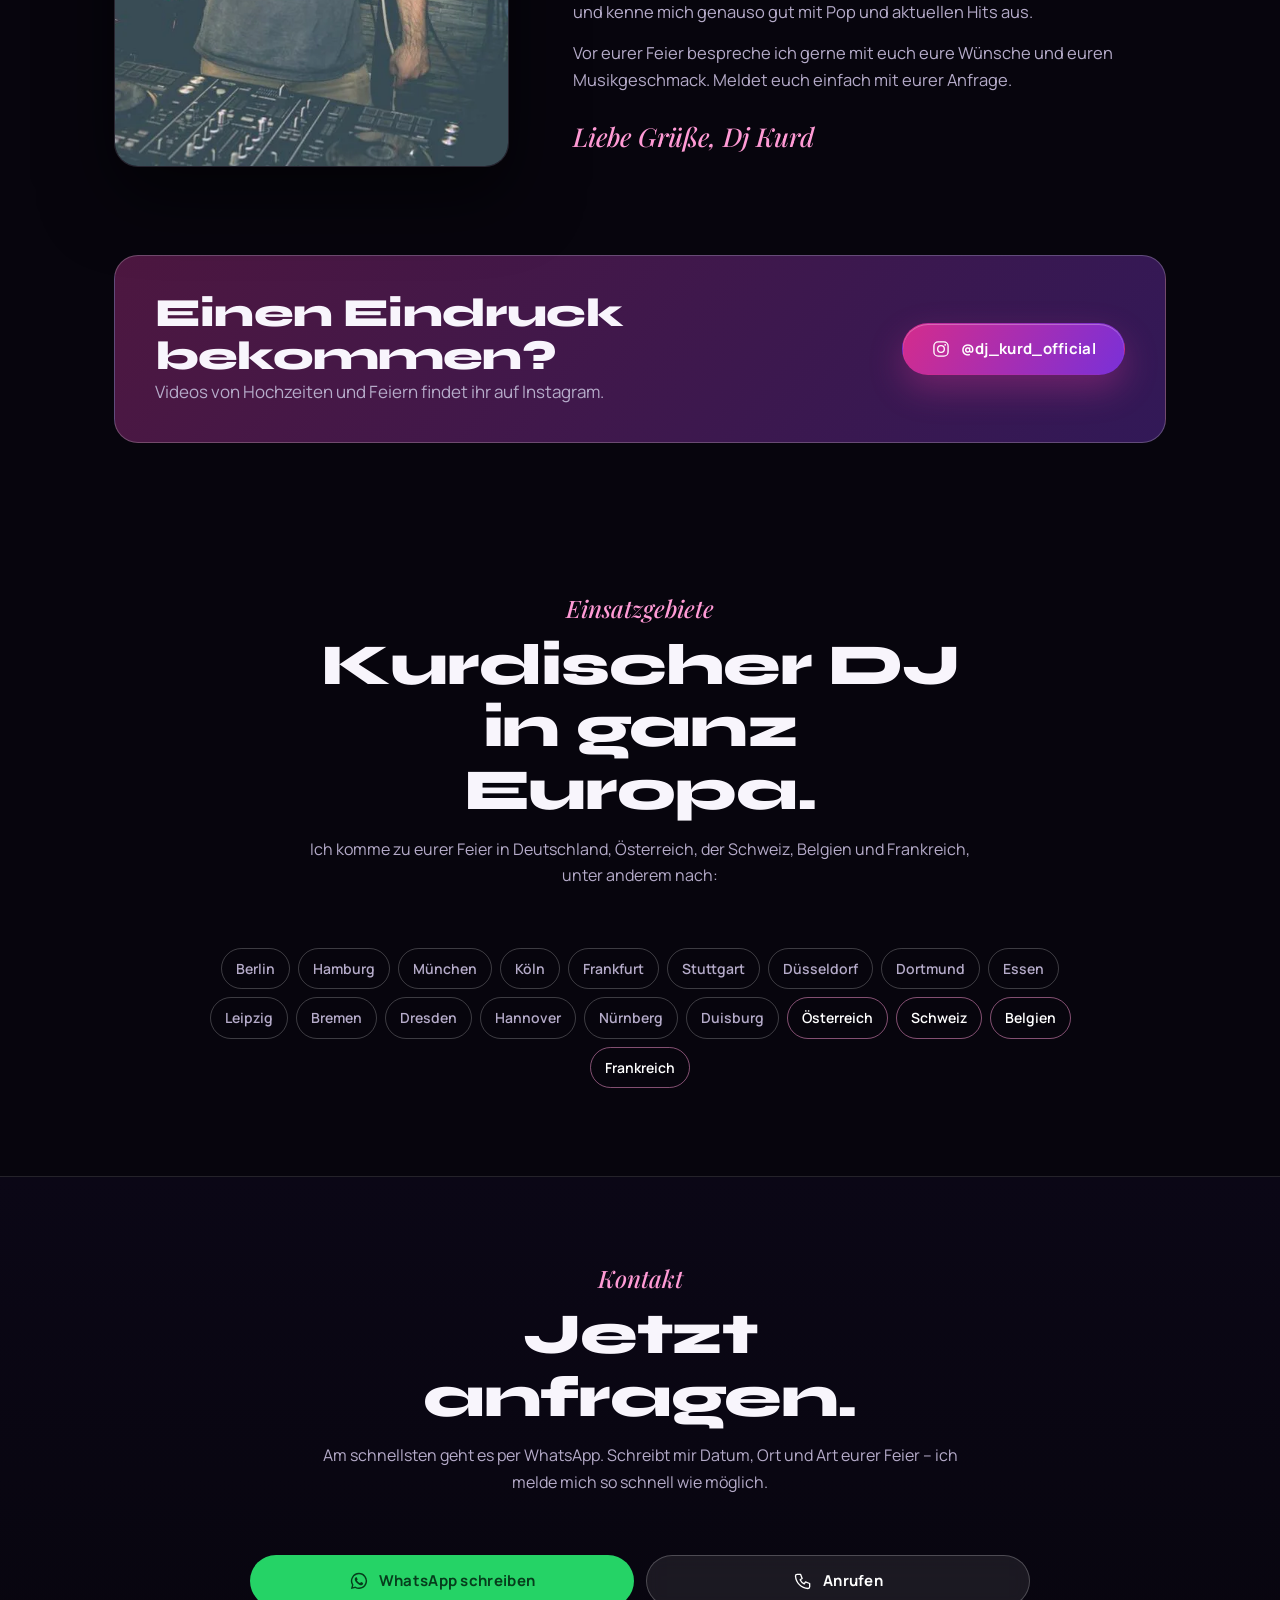
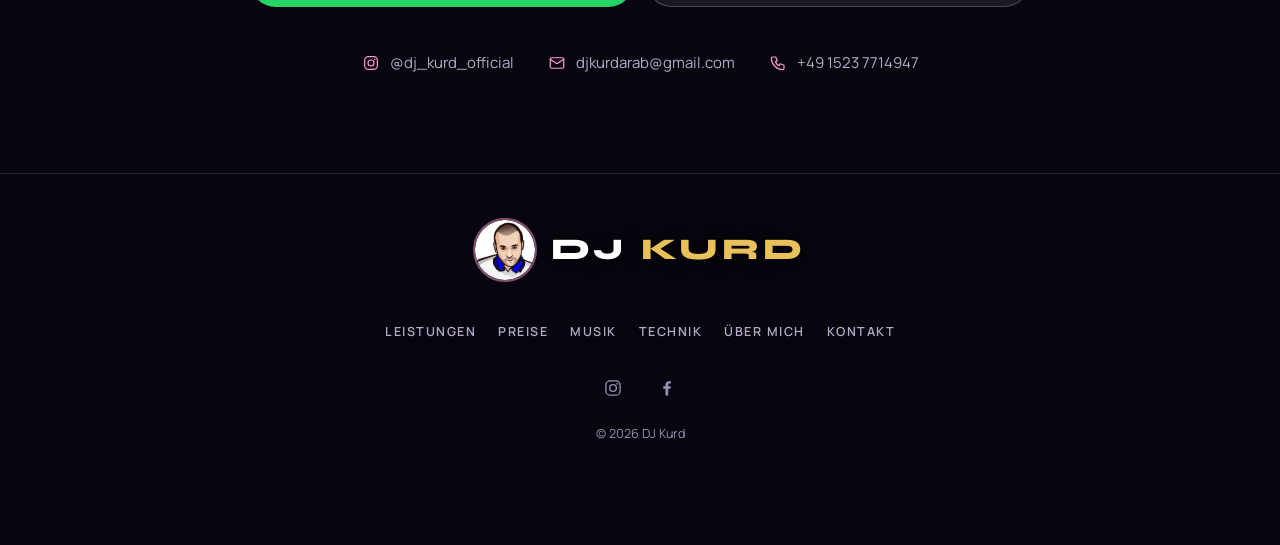
==== commit 5cd8e77f: "New Verlobung photo, Henna-Abend card, simpler packages, gold logo - Verlobung card uses the client'" ====
--- a/index.html
+++ b/index.html
@@ -27,7 +27,7 @@
 <link rel="apple-touch-icon" href="apple-touch-icon.png">
 <link rel="preload" href="assets/fonts/syne-latin.woff2" as="font" type="font/woff2" crossorigin>
 <link rel="preload" href="assets/fonts/manrope-latin.woff2" as="font" type="font/woff2" crossorigin>
-<link rel="stylesheet" href="assets/site.css?v=5">
+<link rel="stylesheet" href="assets/site.css?v=6">
 <!--i18n:jsonld-->
 <script type="application/ld+json">
 {"@context": "https://schema.org", "@type": "EntertainmentBusiness", "name": "DJ Kurd", "url": "https://www.djkurd.de/", "inLanguage": "de", "image": "https://www.djkurd.de/assets/img/og-image.jpg", "logo": "https://www.djkurd.de/assets/img/icon-512.png", "telephone": "+4915237714947", "email": "djkurdarab@gmail.com", "address": {"@type": "PostalAddress", "addressCountry": "DE"}, "areaServed": [{"@type": "Country", "name": "Deutschland"}, {"@type": "Country", "name": "Österreich"}, {"@type": "Country", "name": "Schweiz"}, {"@type": "Country", "name": "Belgien"}, {"@type": "Country", "name": "Frankreich"}], "knowsLanguage": ["ku", "de", "tr", "ar"], "sameAs": ["https://www.instagram.com/dj_kurd_official", "https://www.facebook.com/DJKURDIM"]}
@@ -122,7 +122,7 @@
         </div>
       </article>
       <article class="svc">
-        <div class="shot"><img src="assets/img/svc-verlobung.webp" alt="Brautpaar mit Blumenstrauß" width="390" height="280" loading="lazy"></div>
+        <div class="shot"><img src="assets/img/svc-verlobung-kurdisch.webp" alt="Verlobtes Paar in traditioneller kurdischer Kleidung" width="891" height="869" loading="lazy"></div>
         <div class="body">
           <h3>Verlobung</h3>
           <p>Stimmungsvolle Musik für eure Verlobung – traditionell, modern oder beides.</p>
@@ -132,8 +132,8 @@
       <article class="svc">
         <div class="shot"><img src="assets/img/svc-henna.webp" alt="Henna-Zeremonie mit rotem Kleid" width="330" height="440" loading="lazy"></div>
         <div class="body">
-          <h3>Arabische Feiern</h3>
-          <p>Dabke, Chobi und irakische Musik für arabische Hochzeiten und Feiern.</p>
+          <h3>Henna-Abend</h3>
+          <p>Musik für den traditionellen Henna-Abend.</p>
           <a class="link" href="tel:+4915237714947"><span>Jetzt anrufen!</span></a>
         </div>
       </article>
@@ -159,10 +159,7 @@
         <h3>Silber</h3>
         <p class="amount"><small>ab</small>500 €</p>
         <ul>
-          <li>DJ mit Pioneer XDJ-RX2</li>
-          <li>Soundanlage für kleinere Feiern</li>
-          <li>Kurdisch, arabisch &amp; international</li>
-          <li>Musikwünsche vorab besprechen</li>
+          <li>DJ mit Anlage</li>
         </ul>
         <a class="btn btn-ink" href="#kontakt">Anfragen</a>
       </article>
@@ -171,10 +168,8 @@
         <h3>Gold</h3>
         <p class="amount"><small>ab</small>700 €</p>
         <ul>
-          <li>Alles aus Silber</li>
-          <li>Soundanlage für bis zu 400 Gäste</li>
-          <li>Lichtshow für die Tanzfläche</li>
-          <li>Persönliche Musikplanung</li>
+          <li>DJ mit Anlage</li>
+          <li>Lichteffekte</li>
         </ul>
         <a class="btn btn-ink" href="#kontakt">Anfragen</a>
       </article>
@@ -182,10 +177,9 @@
         <h3><svg class="gem" width="12" height="12" viewBox="0 0 24 24" aria-hidden="true"><path d="M7 3h10l4 6-9 12L3 9z" fill="currentColor" fill-opacity=".18"/><path d="M7 3h10l4 6-9 12L3 9zM3 9h18M12 21 8.5 9 12 3l3.5 6L12 21" fill="none" stroke="currentColor" stroke-width="1.3" stroke-linejoin="round"/></svg>Platin</h3>
         <p class="amount"><small>ab</small>1.000 €</p>
         <ul>
-          <li>Alles aus Gold</li>
-          <li>Bodennebel für den ersten Tanz</li>
-          <li>Feuerwerk-Effekte (Funkenfontänen)</li>
-          <li>Ambientelicht für den Saal</li>
+          <li>DJ mit Anlage</li>
+          <li>Lichteffekte</li>
+          <li>Bodennebel und Feuerfontänen für den Brautpaartanz</li>
         </ul>
         <a class="btn btn-ink" href="#kontakt">Anfragen</a>
       </article>
--- a/assets/site.css
+++ b/assets/site.css
@@ -69,7 +69,7 @@
 .nav .wrap{position:relative;display:flex;align-items:center;justify-content:space-between;gap:16px;height:var(--head-h)}
 .brand{display:inline-flex;align-items:center;gap:12px;font-family:var(--display);font-weight:800;font-size:22px;letter-spacing:.14em;color:#fff;white-space:nowrap}
 .brand img{width:52px;height:52px;border-radius:50%;border:2px solid rgba(255,154,213,.5)}
-.brand b{color:var(--pink-2);font-weight:800}
+.brand b{color:#e8c15a;font-weight:800}
 .nav-end{display:flex;align-items:center;gap:8px}
 .icon-btn{display:inline-flex;align-items:center;justify-content:center;width:44px;height:44px;border-radius:999px;border:1px solid var(--line-2);background:rgba(255,255,255,.06);color:#fff}
 .icon-btn svg{width:20px;height:20px}
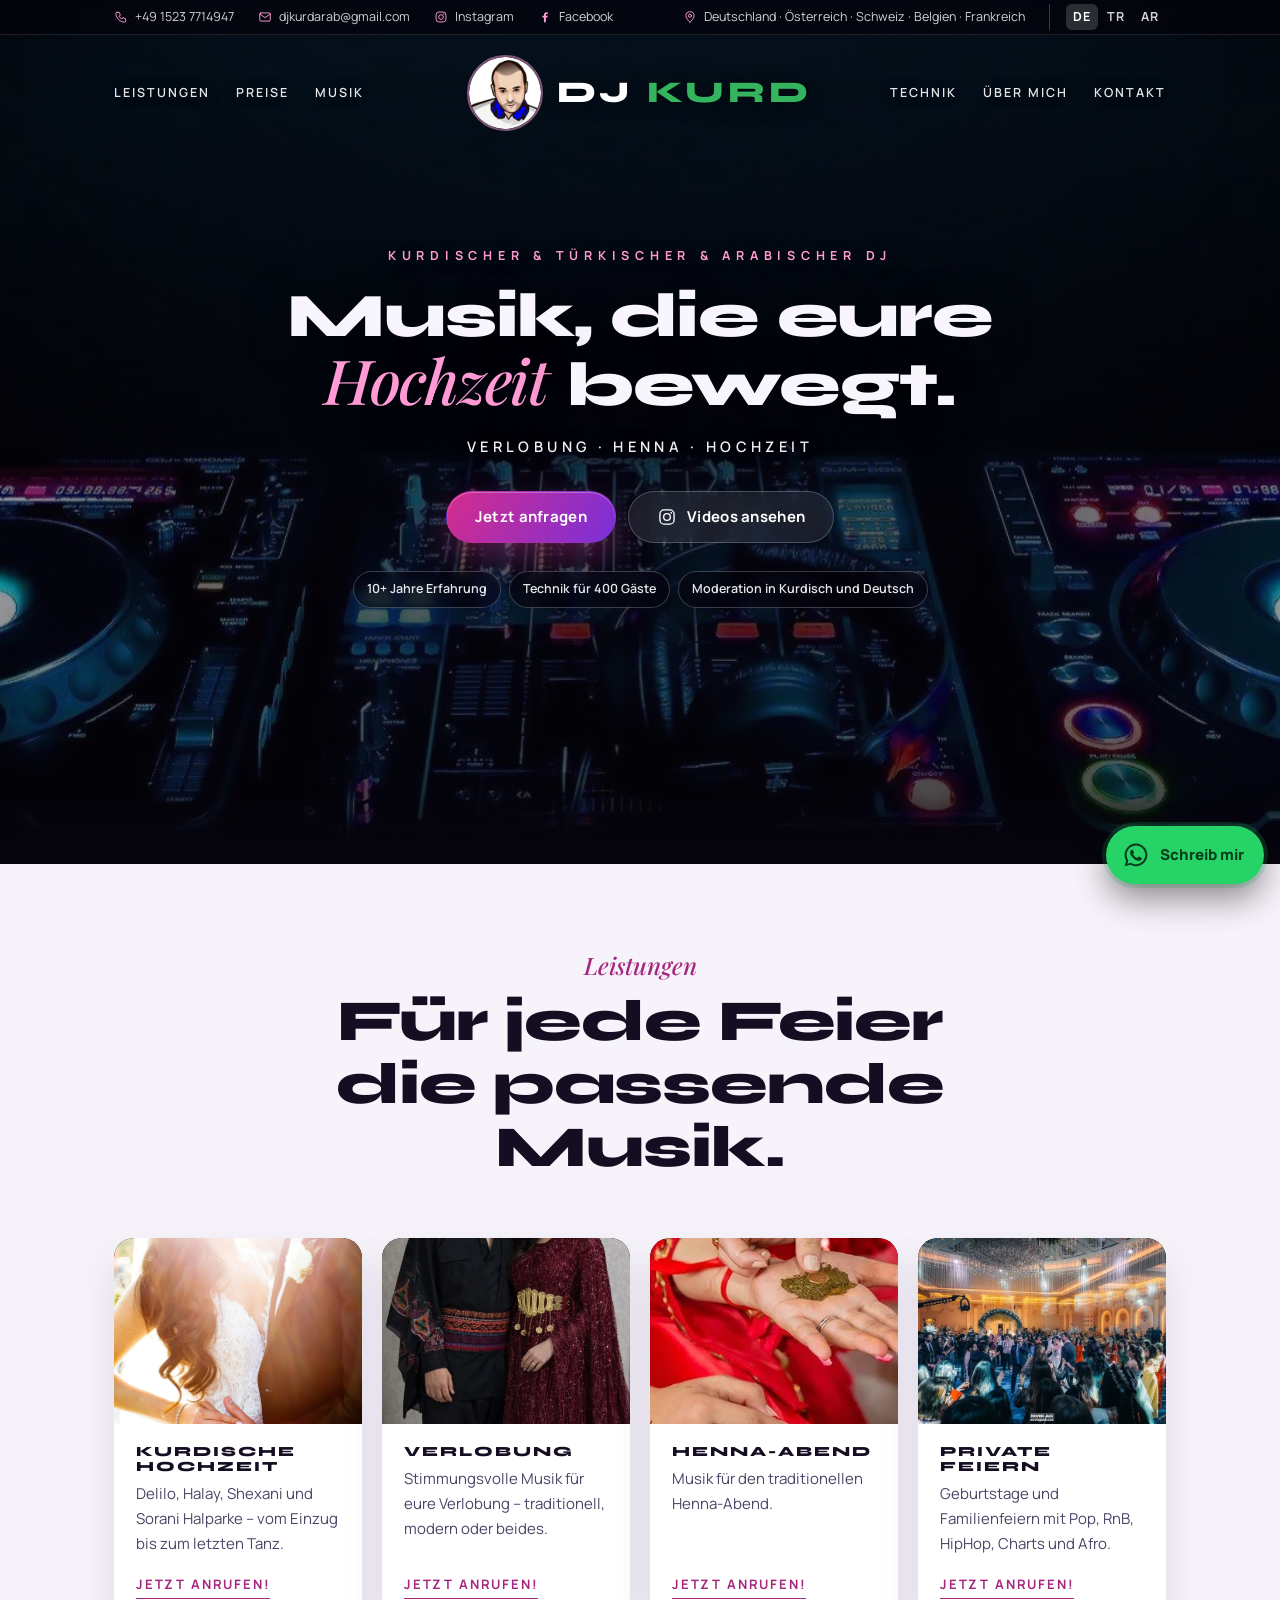
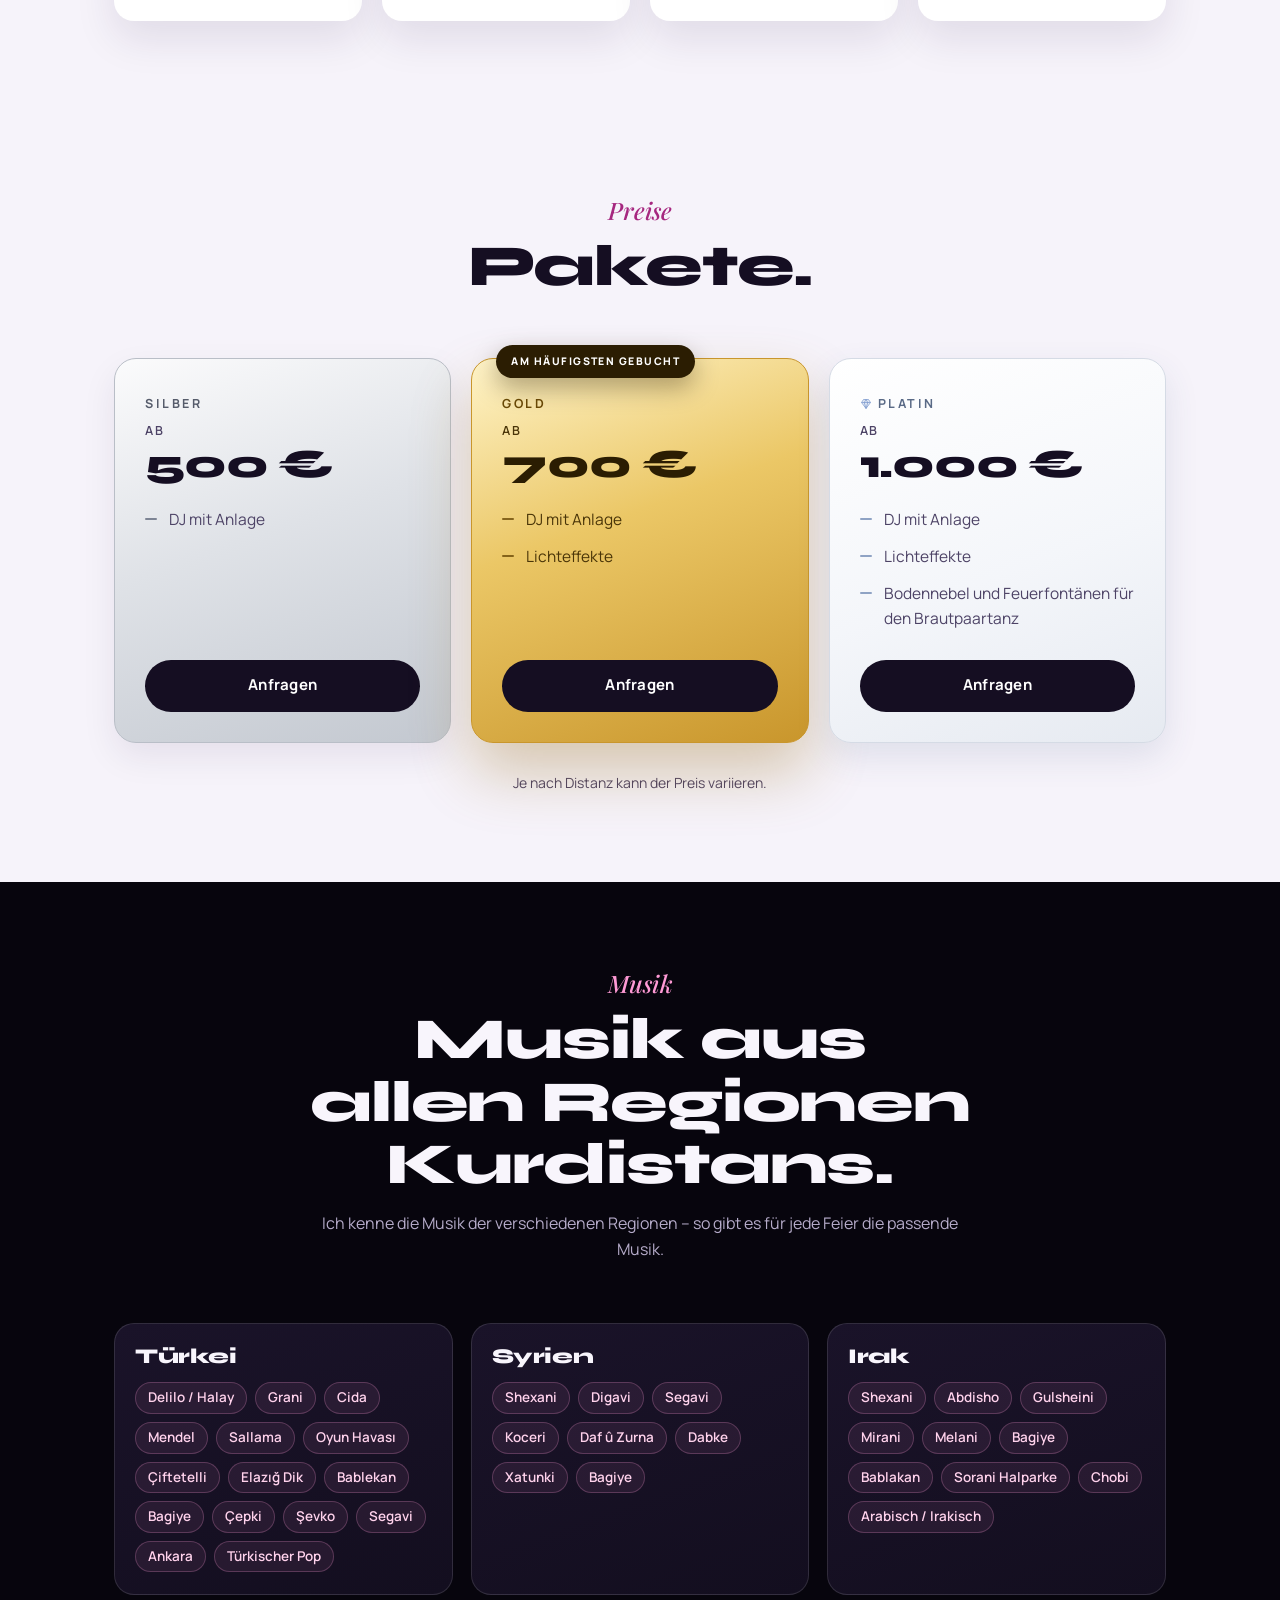
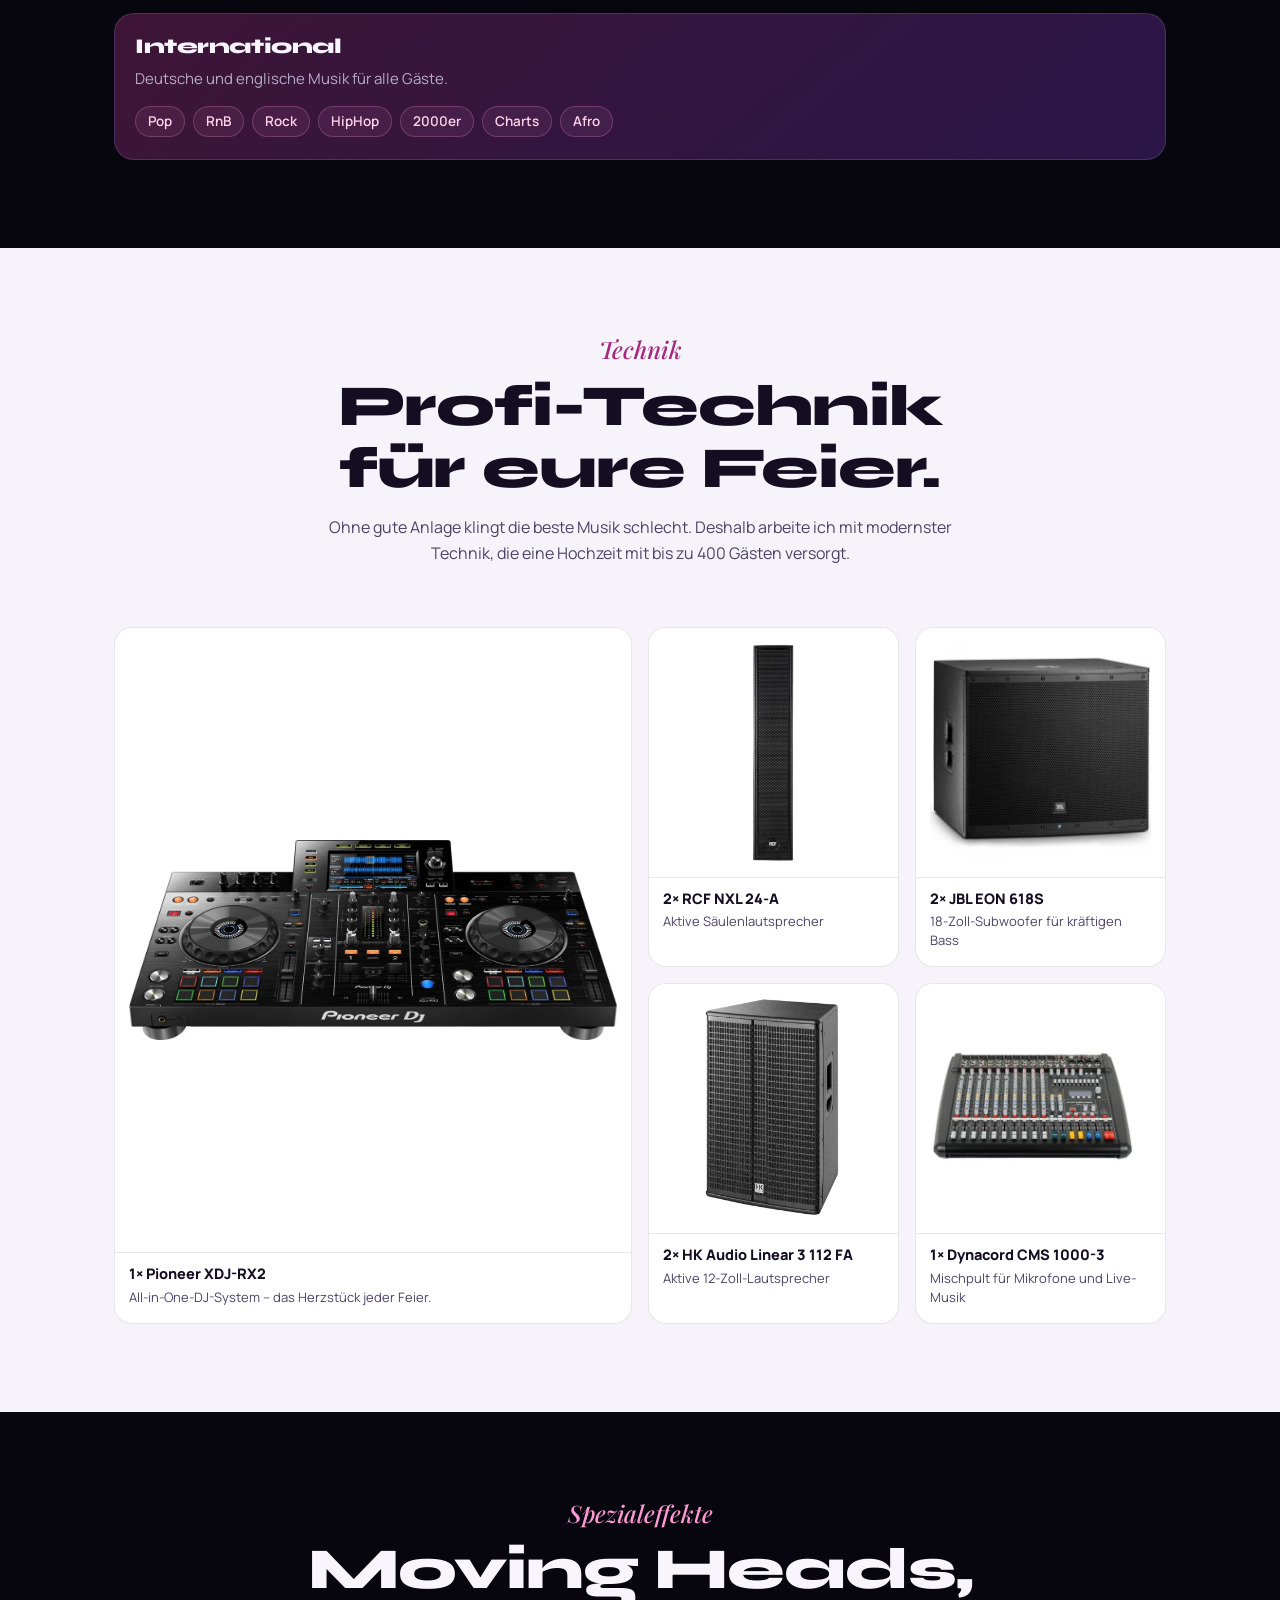
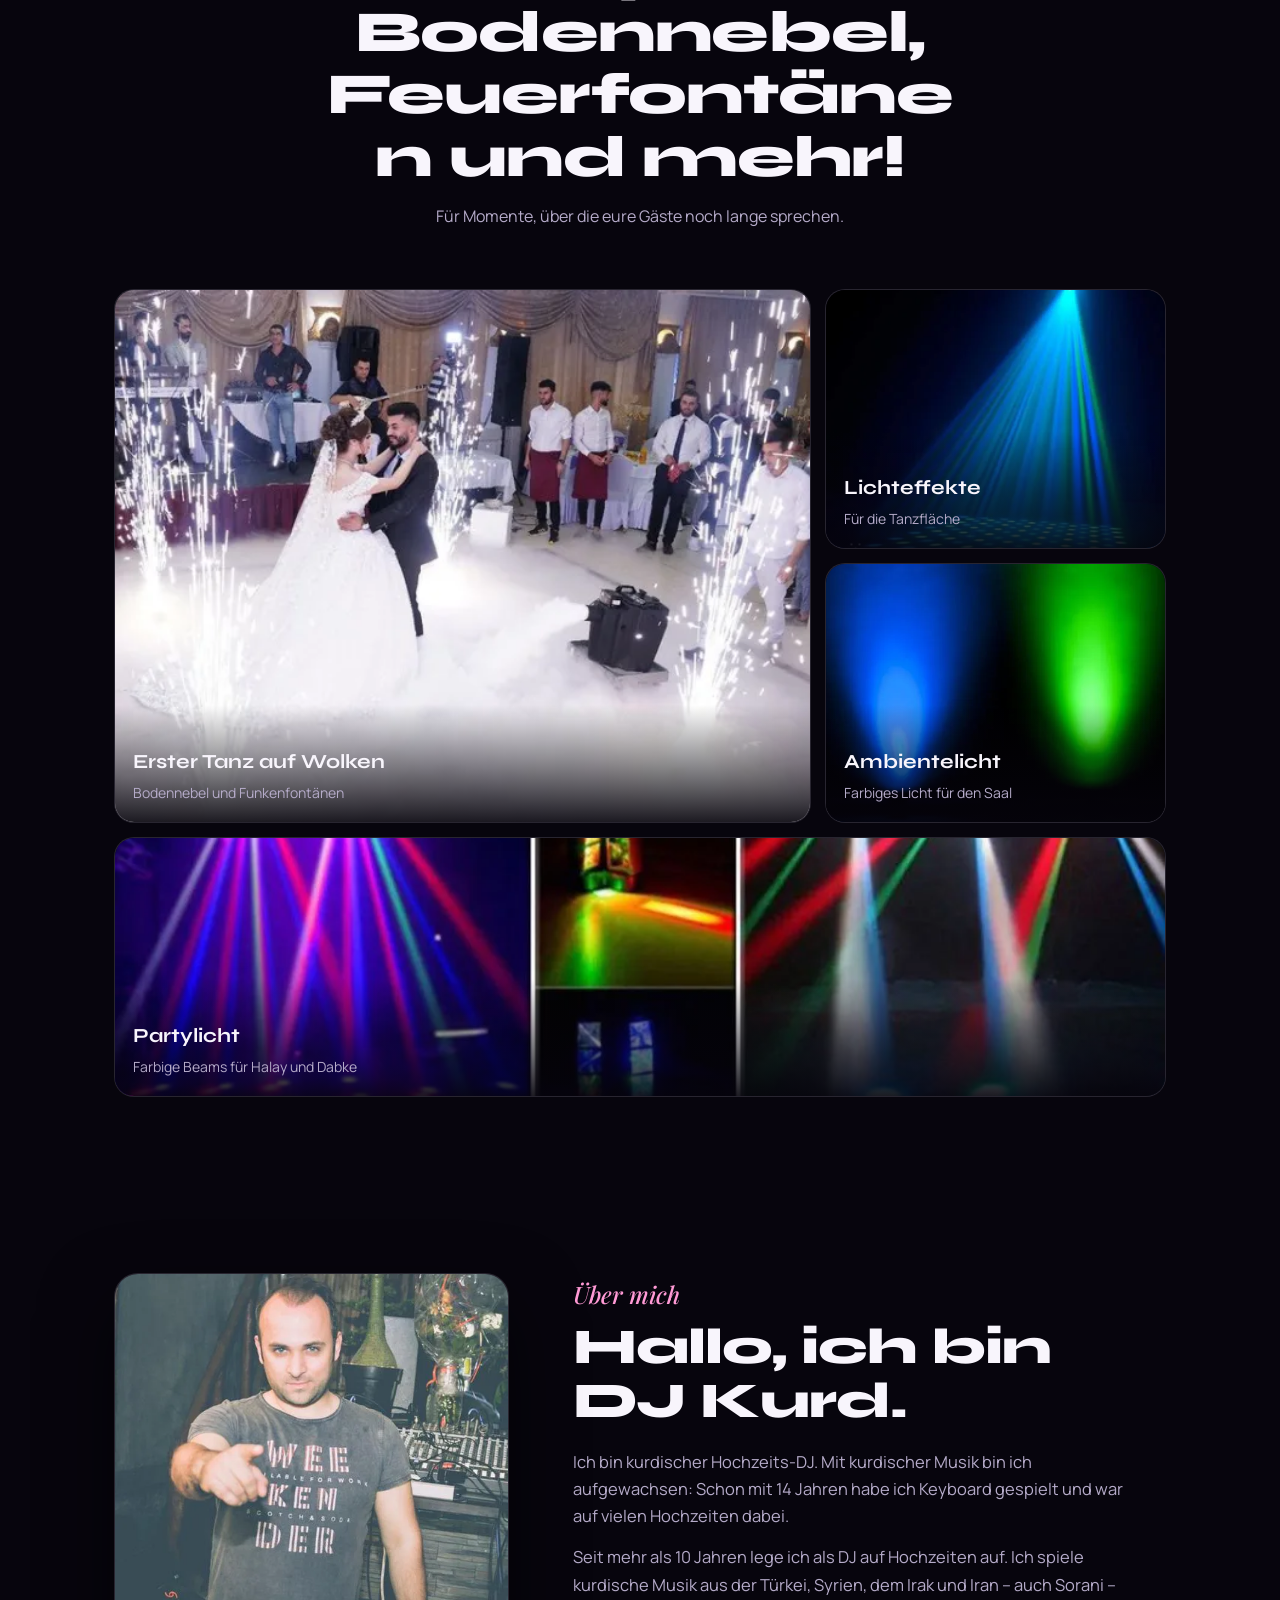
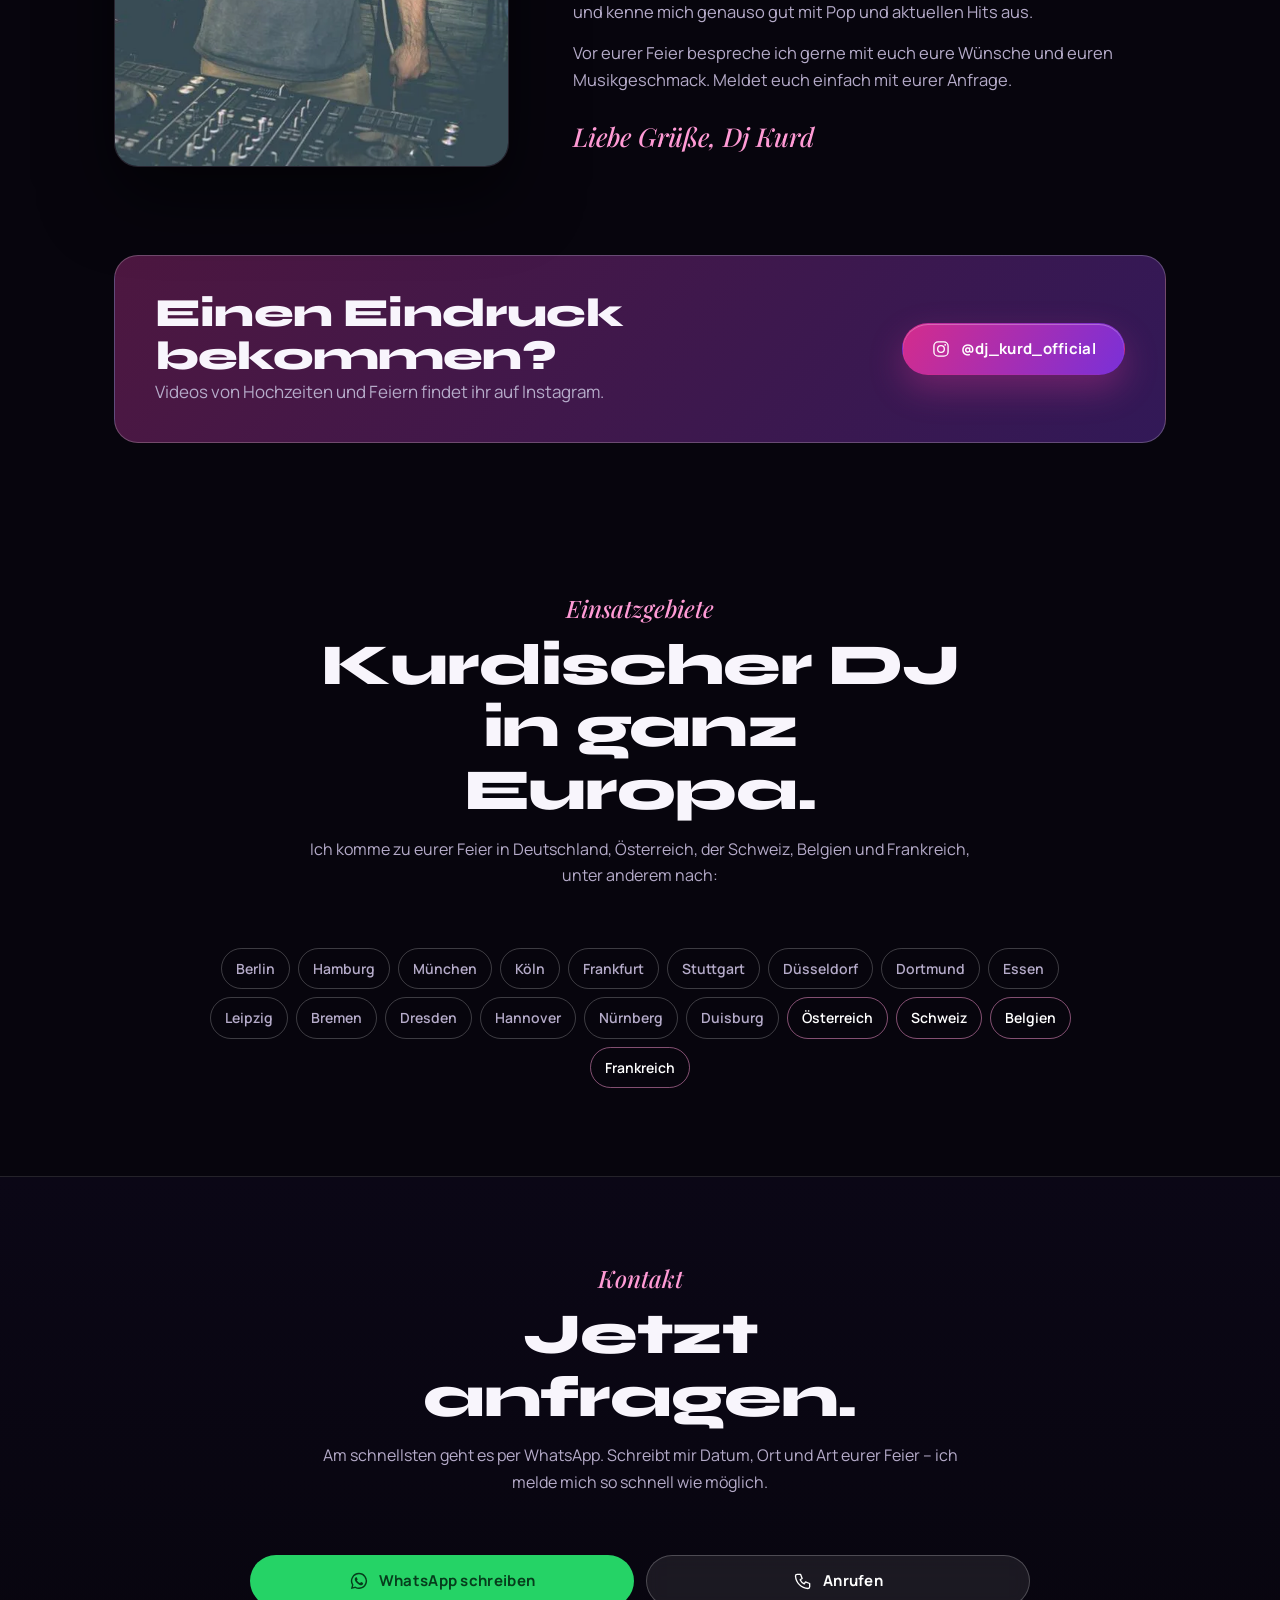
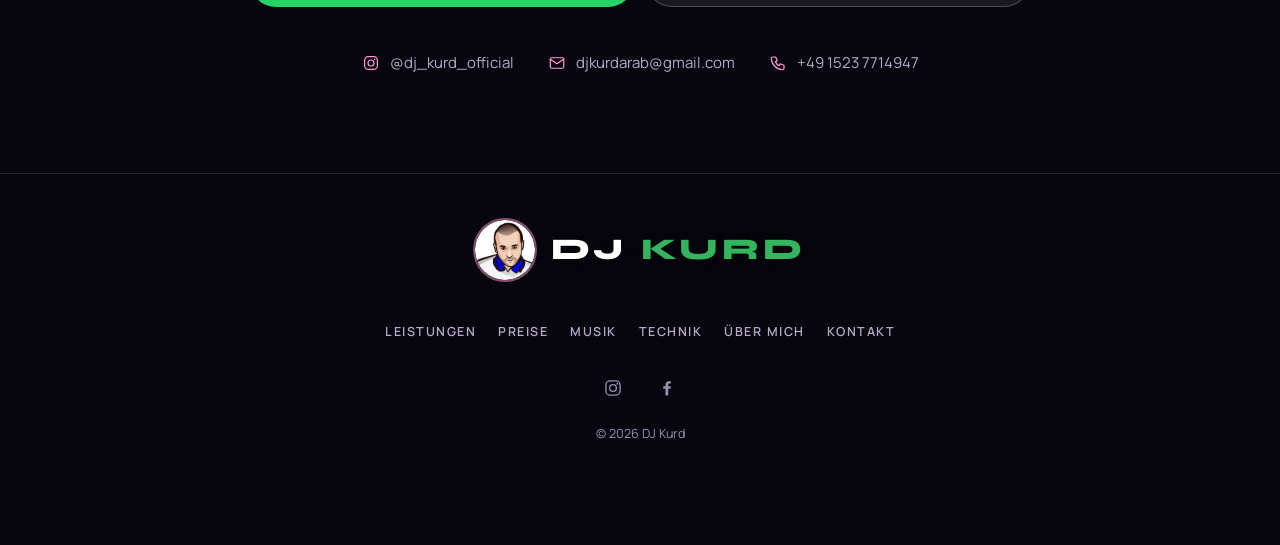
==== commit f7b61f5a: "Logo: "KURD" in green instead of gold Co-Authored-By: Claude Opus 5 (1M context) <noreply@anthropic." ====
--- a/index.html
+++ b/index.html
@@ -27,7 +27,7 @@
 <link rel="apple-touch-icon" href="apple-touch-icon.png">
 <link rel="preload" href="assets/fonts/syne-latin.woff2" as="font" type="font/woff2" crossorigin>
 <link rel="preload" href="assets/fonts/manrope-latin.woff2" as="font" type="font/woff2" crossorigin>
-<link rel="stylesheet" href="assets/site.css?v=6">
+<link rel="stylesheet" href="assets/site.css?v=7">
 <!--i18n:jsonld-->
 <script type="application/ld+json">
 {"@context": "https://schema.org", "@type": "EntertainmentBusiness", "name": "DJ Kurd", "url": "https://www.djkurd.de/", "inLanguage": "de", "image": "https://www.djkurd.de/assets/img/og-image.jpg", "logo": "https://www.djkurd.de/assets/img/icon-512.png", "telephone": "+4915237714947", "email": "djkurdarab@gmail.com", "address": {"@type": "PostalAddress", "addressCountry": "DE"}, "areaServed": [{"@type": "Country", "name": "Deutschland"}, {"@type": "Country", "name": "Österreich"}, {"@type": "Country", "name": "Schweiz"}, {"@type": "Country", "name": "Belgien"}, {"@type": "Country", "name": "Frankreich"}], "knowsLanguage": ["ku", "de", "tr", "ar"], "sameAs": ["https://www.instagram.com/dj_kurd_official", "https://www.facebook.com/DJKURDIM"]}
--- a/assets/site.css
+++ b/assets/site.css
@@ -69,7 +69,7 @@
 .nav .wrap{position:relative;display:flex;align-items:center;justify-content:space-between;gap:16px;height:var(--head-h)}
 .brand{display:inline-flex;align-items:center;gap:12px;font-family:var(--display);font-weight:800;font-size:22px;letter-spacing:.14em;color:#fff;white-space:nowrap}
 .brand img{width:52px;height:52px;border-radius:50%;border:2px solid rgba(255,154,213,.5)}
-.brand b{color:#e8c15a;font-weight:800}
+.brand b{color:#34b45e;font-weight:800}
 .nav-end{display:flex;align-items:center;gap:8px}
 .icon-btn{display:inline-flex;align-items:center;justify-content:center;width:44px;height:44px;border-radius:999px;border:1px solid var(--line-2);background:rgba(255,255,255,.06);color:#fff}
 .icon-btn svg{width:20px;height:20px}
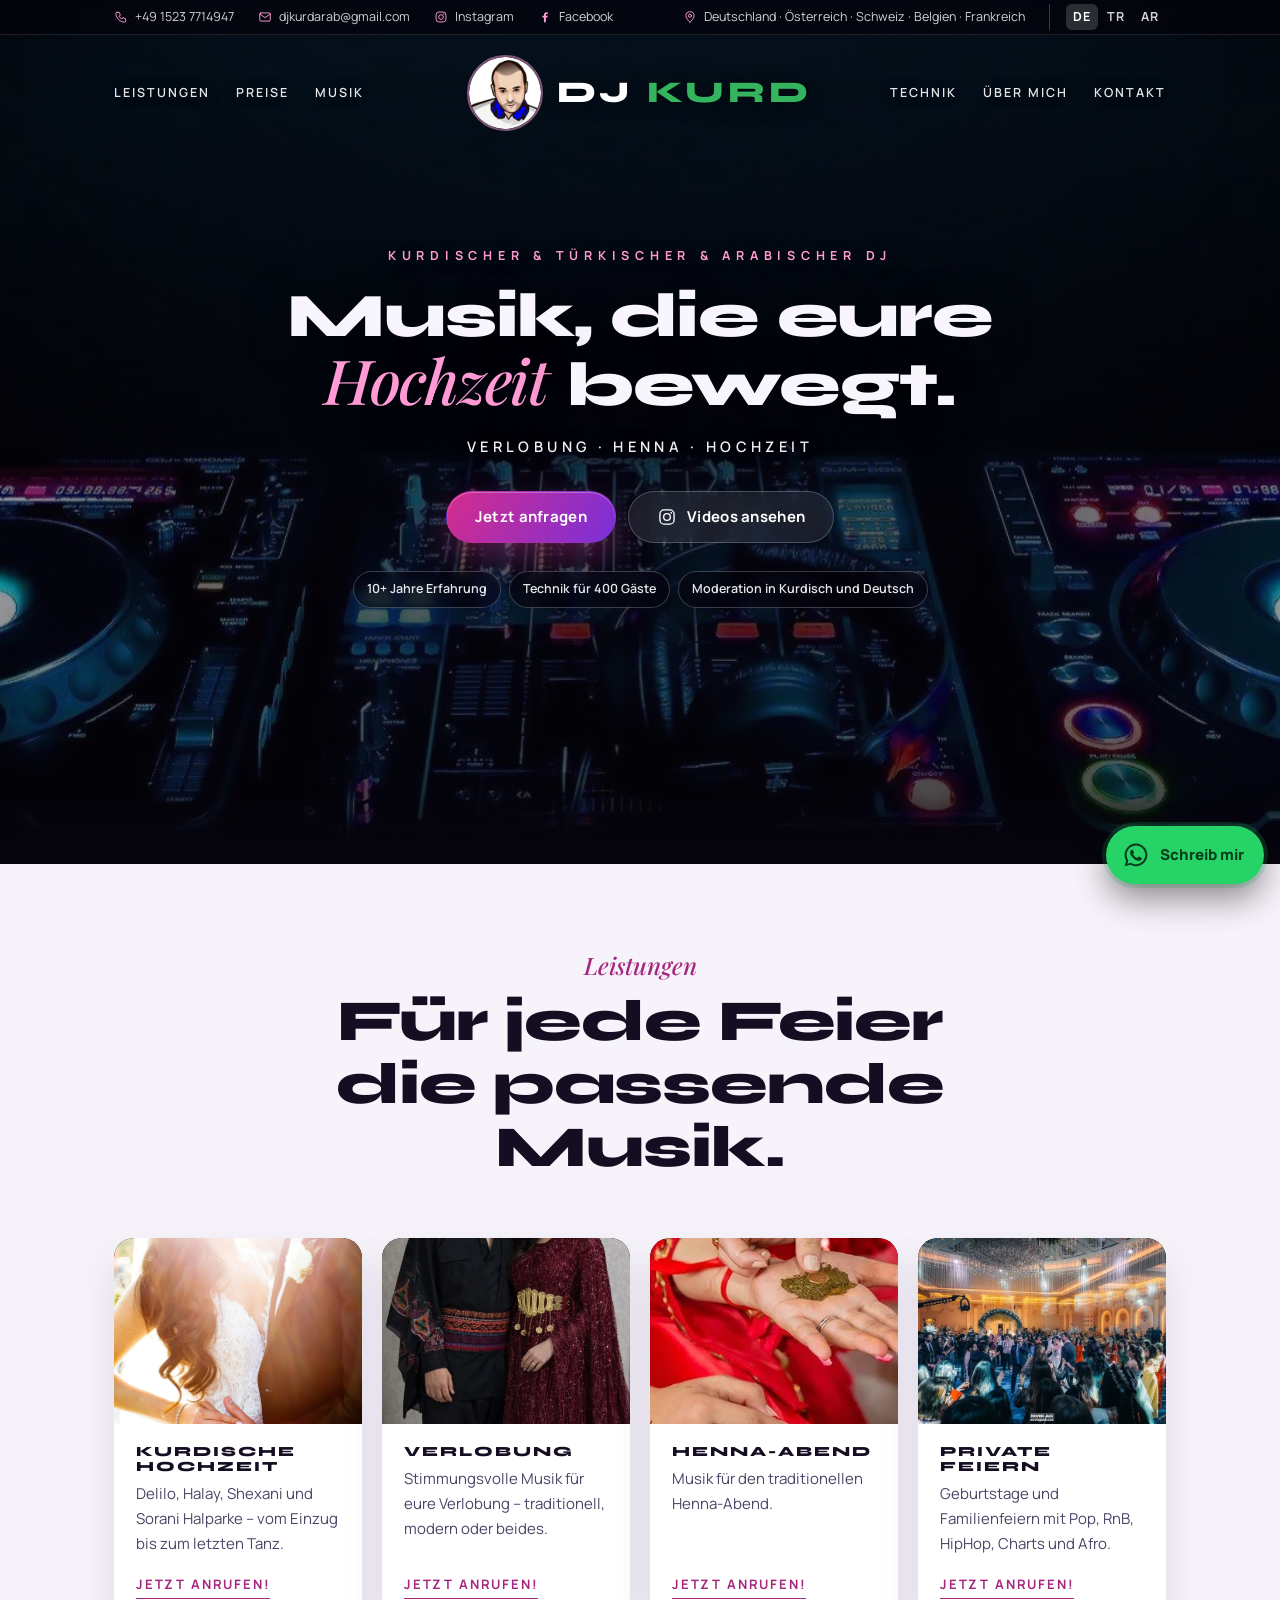
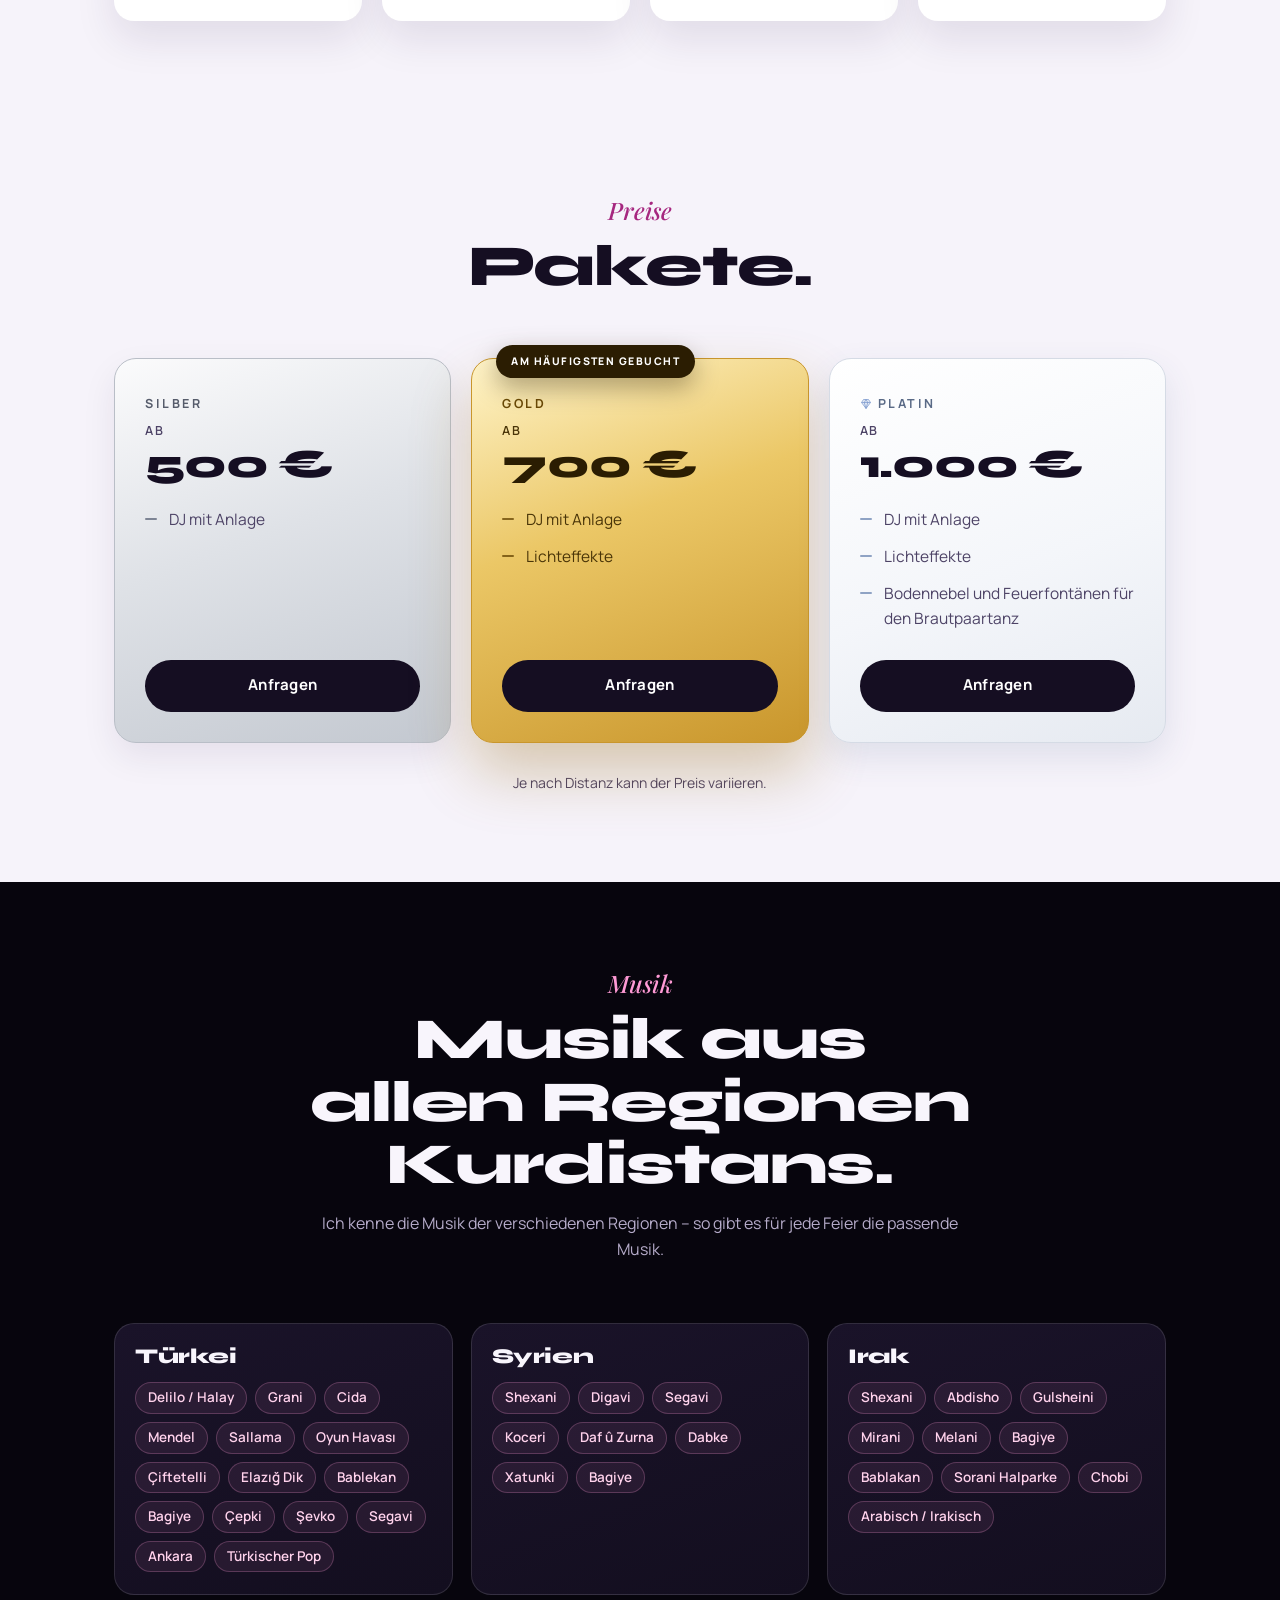
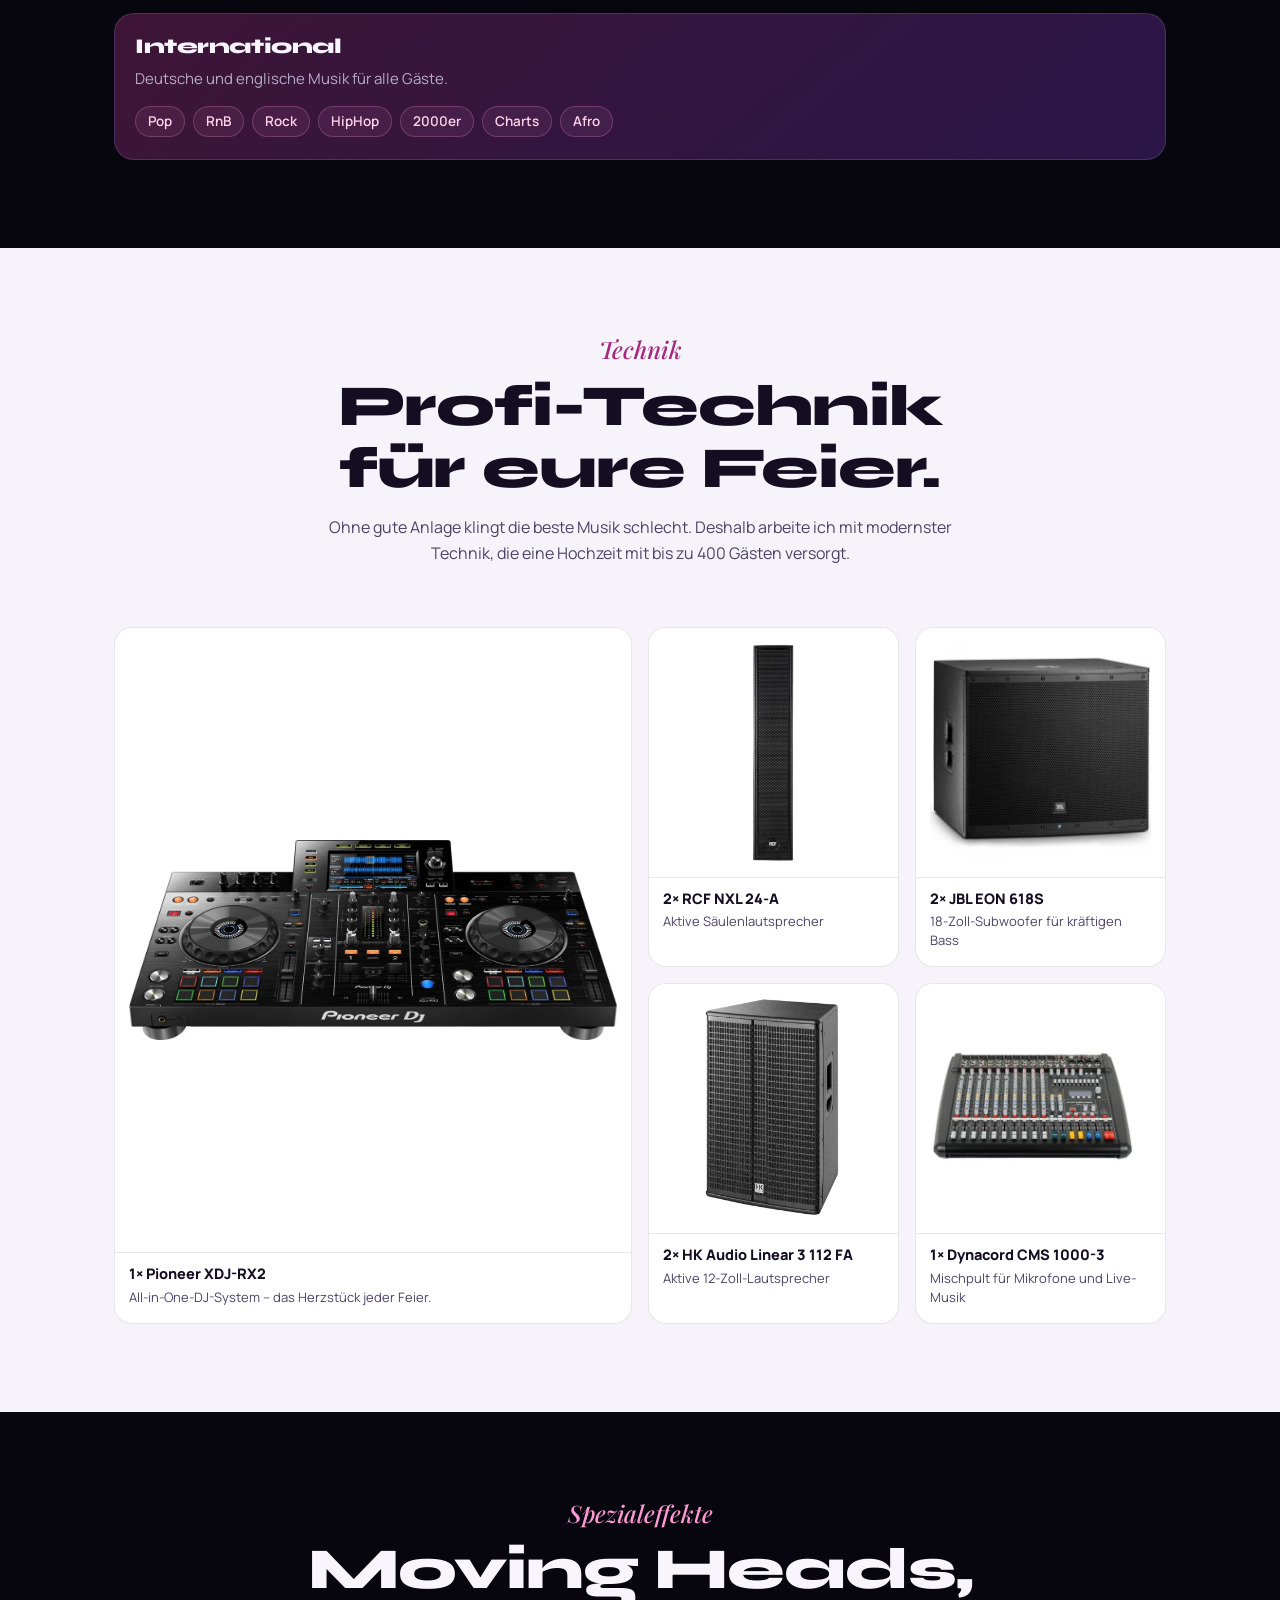
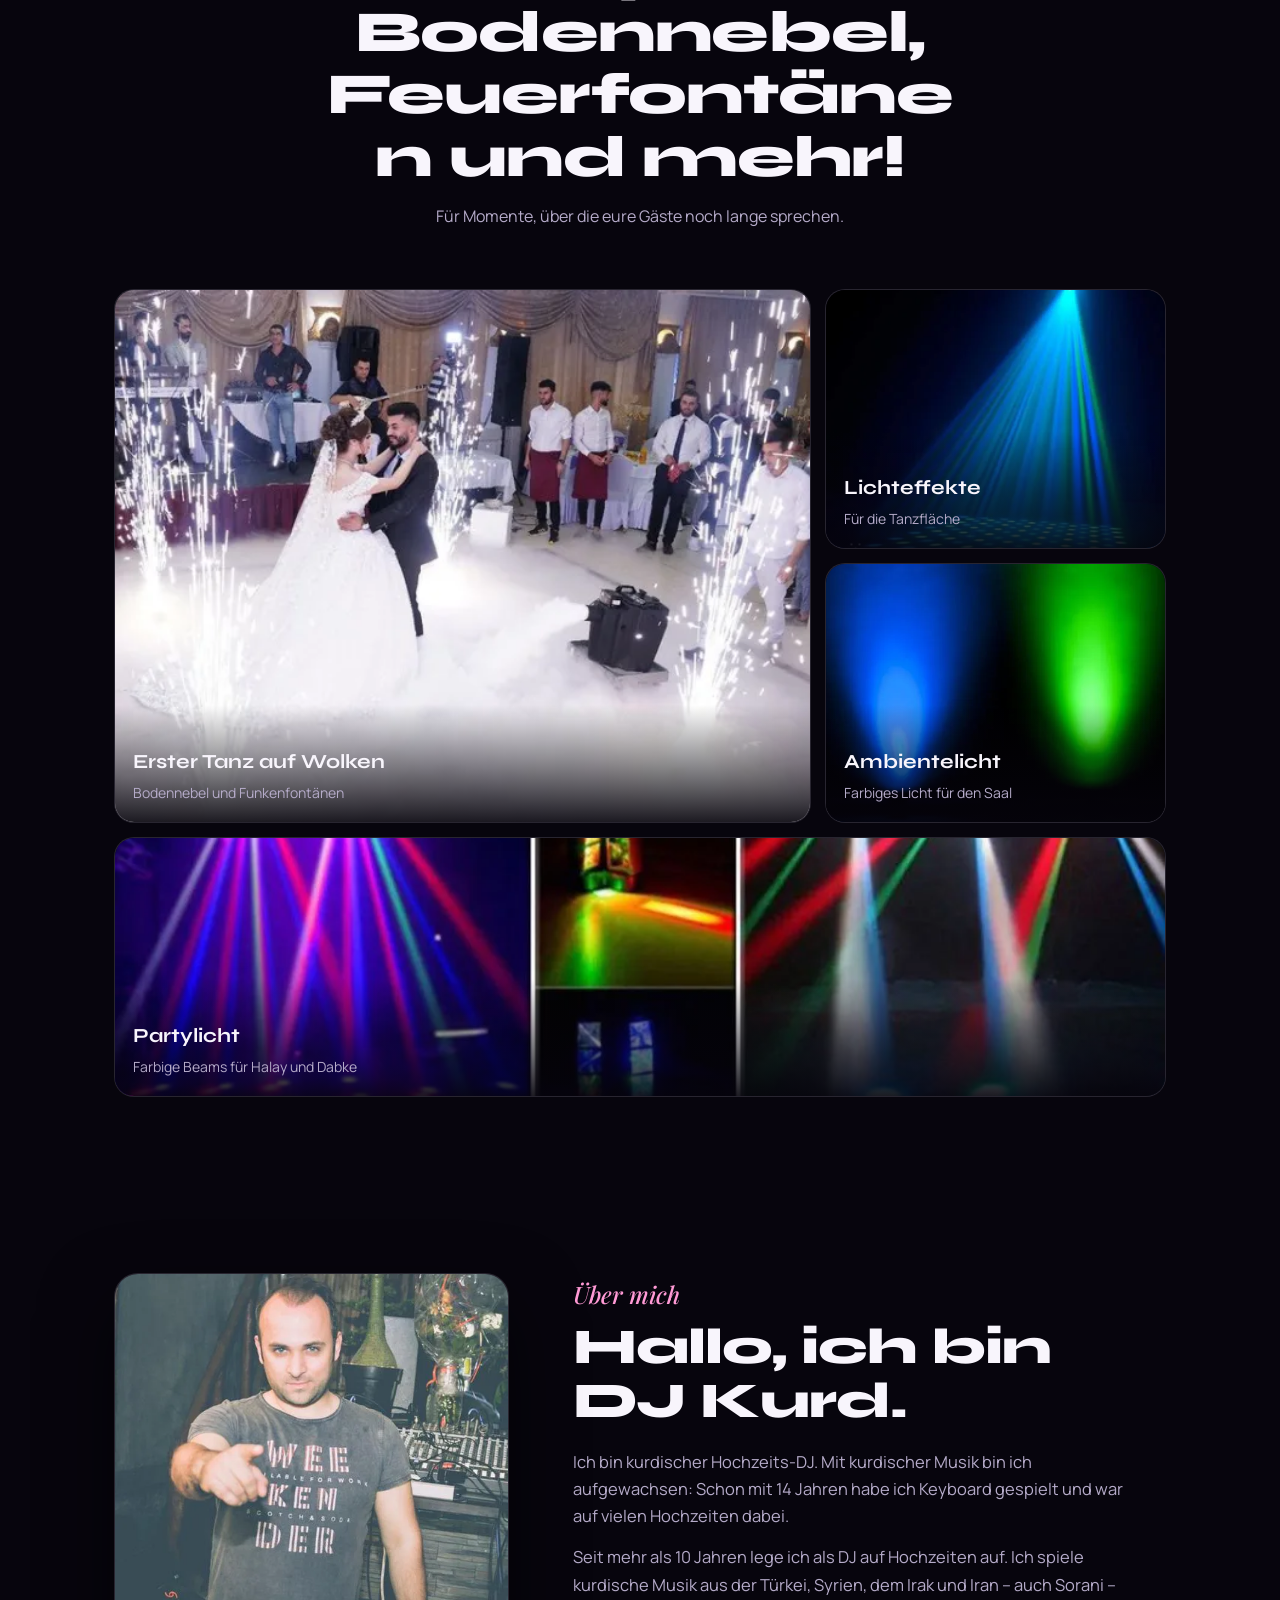
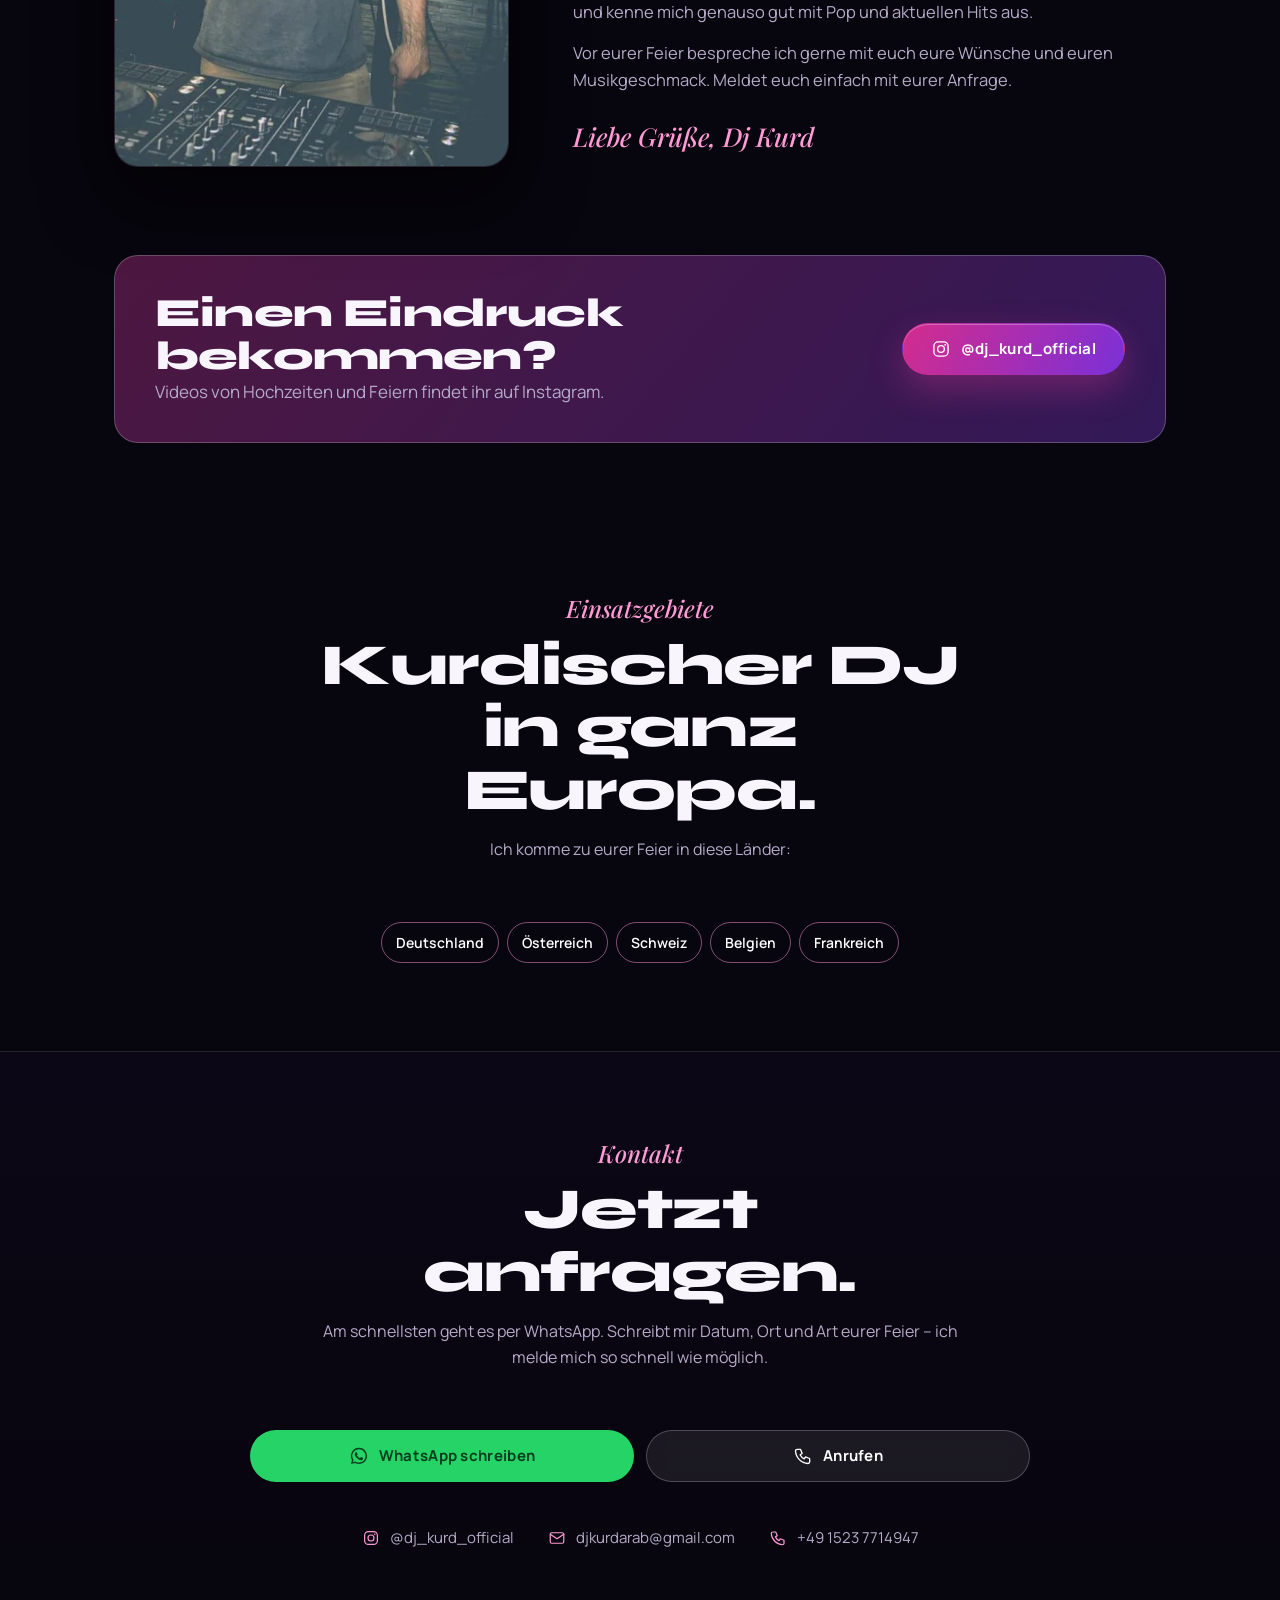
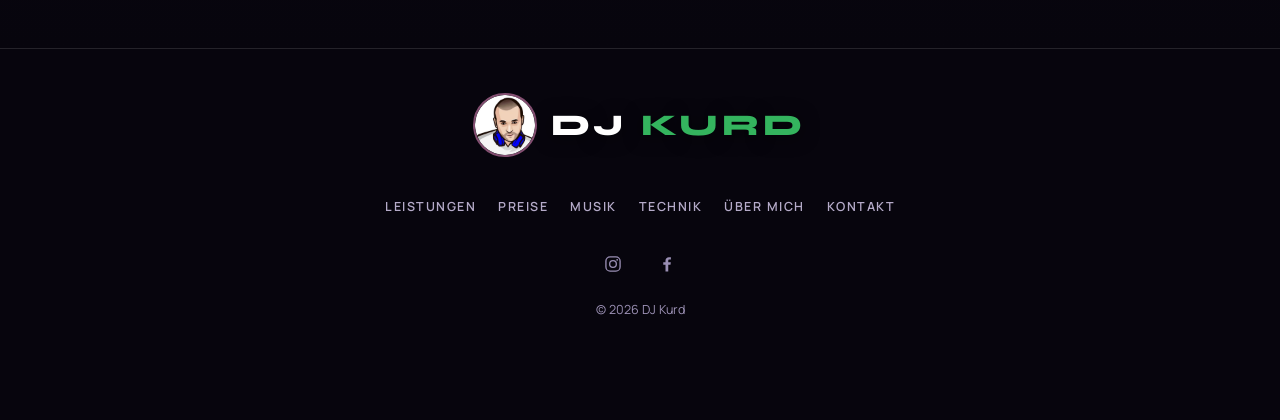
==== commit 7ef2c939: "Einsatzgebiete: show countries only, no city list Co-Authored-By: Claude Opus 5 (1M context) <norepl" ====
--- a/index.html
+++ b/index.html
@@ -312,10 +312,10 @@
     <!--i18n:areas-->
     <div class="head">
       <h2 id="areas-h"><span class="script">Einsatzgebiete</span>Kurdischer DJ in ganz Europa.</h2>
-      <p>Ich komme zu eurer Feier in Deutschland, Österreich, der Schweiz, Belgien und Frankreich, unter anderem nach:</p>
+      <p>Ich komme zu eurer Feier in diese Länder:</p>
     </div>
     <ul class="city-list">
-      <li>Berlin</li><li>Hamburg</li><li>München</li><li>Köln</li><li>Frankfurt</li><li>Stuttgart</li><li>Düsseldorf</li><li>Dortmund</li><li>Essen</li><li>Leipzig</li><li>Bremen</li><li>Dresden</li><li>Hannover</li><li>Nürnberg</li><li>Duisburg</li><li class="country">Österreich</li><li class="country">Schweiz</li><li class="country">Belgien</li><li class="country">Frankreich</li>
+      <li class="country">Deutschland</li><li class="country">Österreich</li><li class="country">Schweiz</li><li class="country">Belgien</li><li class="country">Frankreich</li>
     </ul>
     <!--/i18n:areas-->
   </div>
